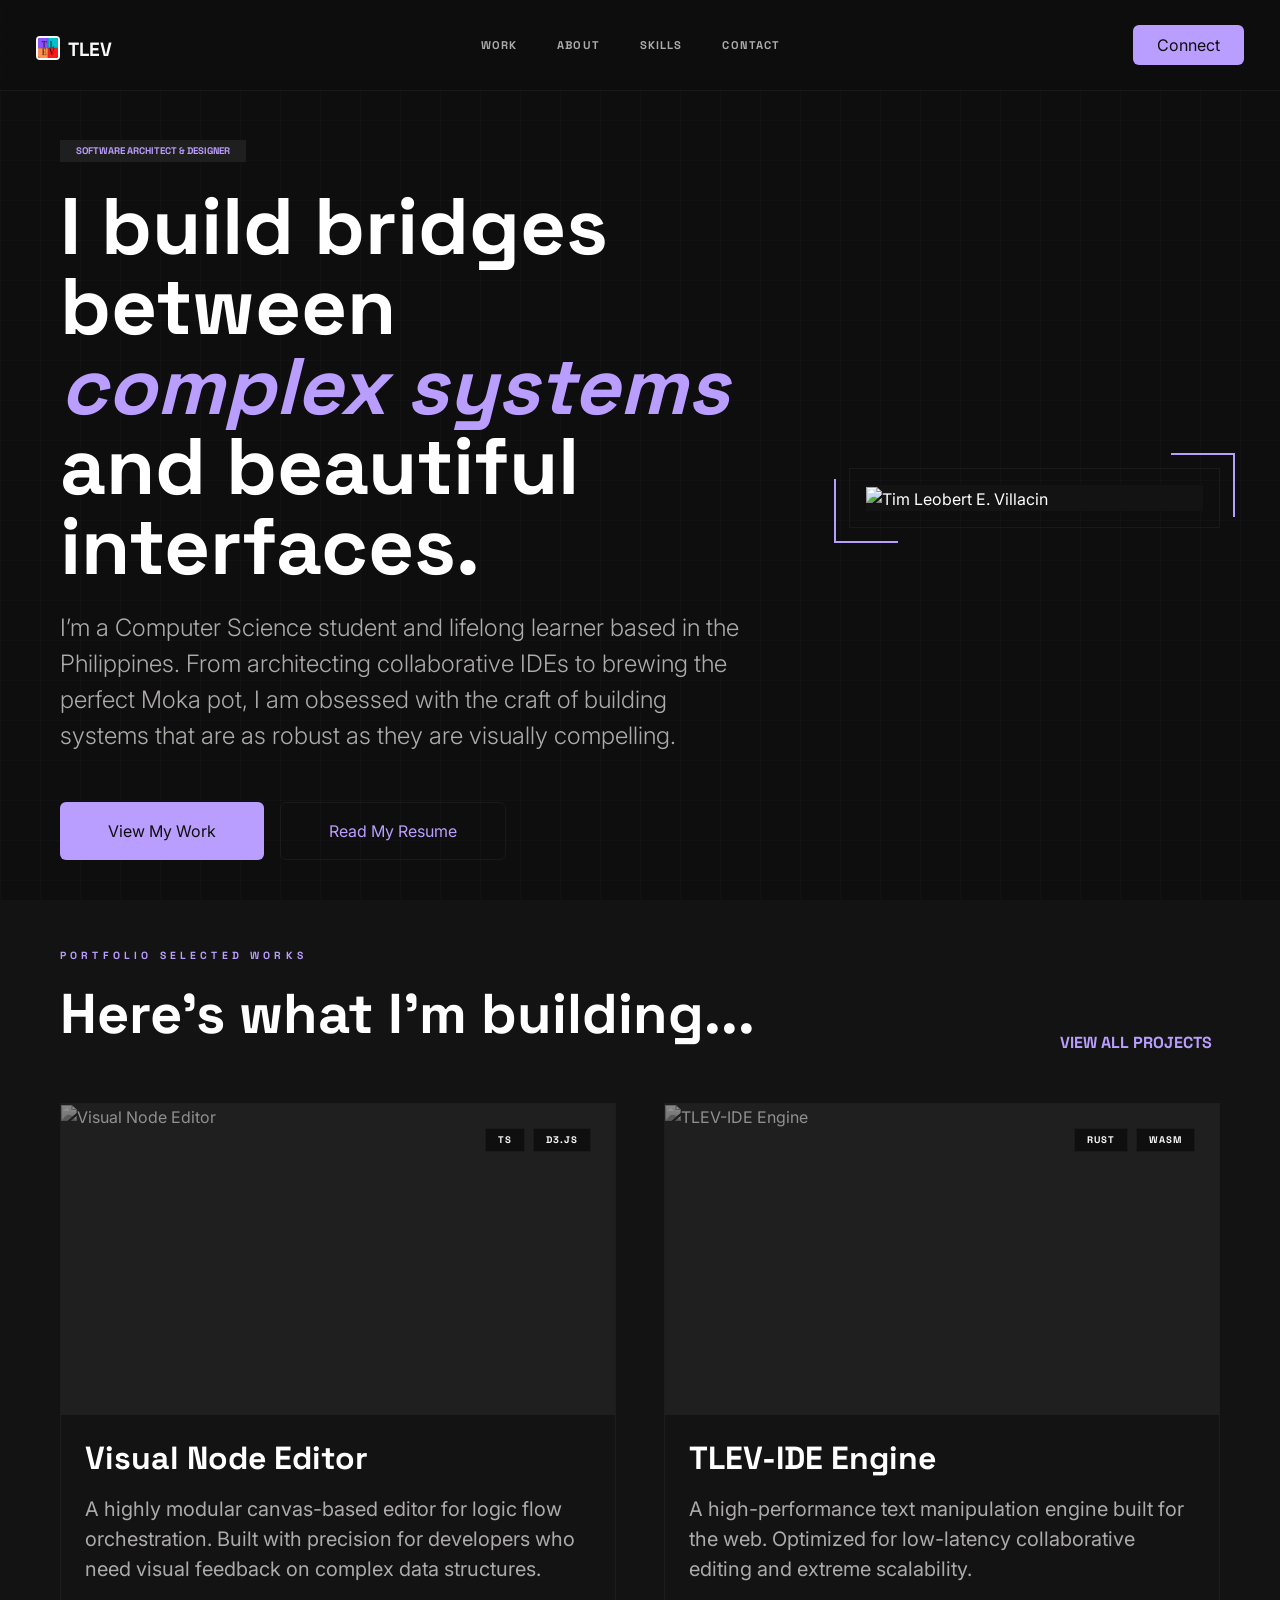
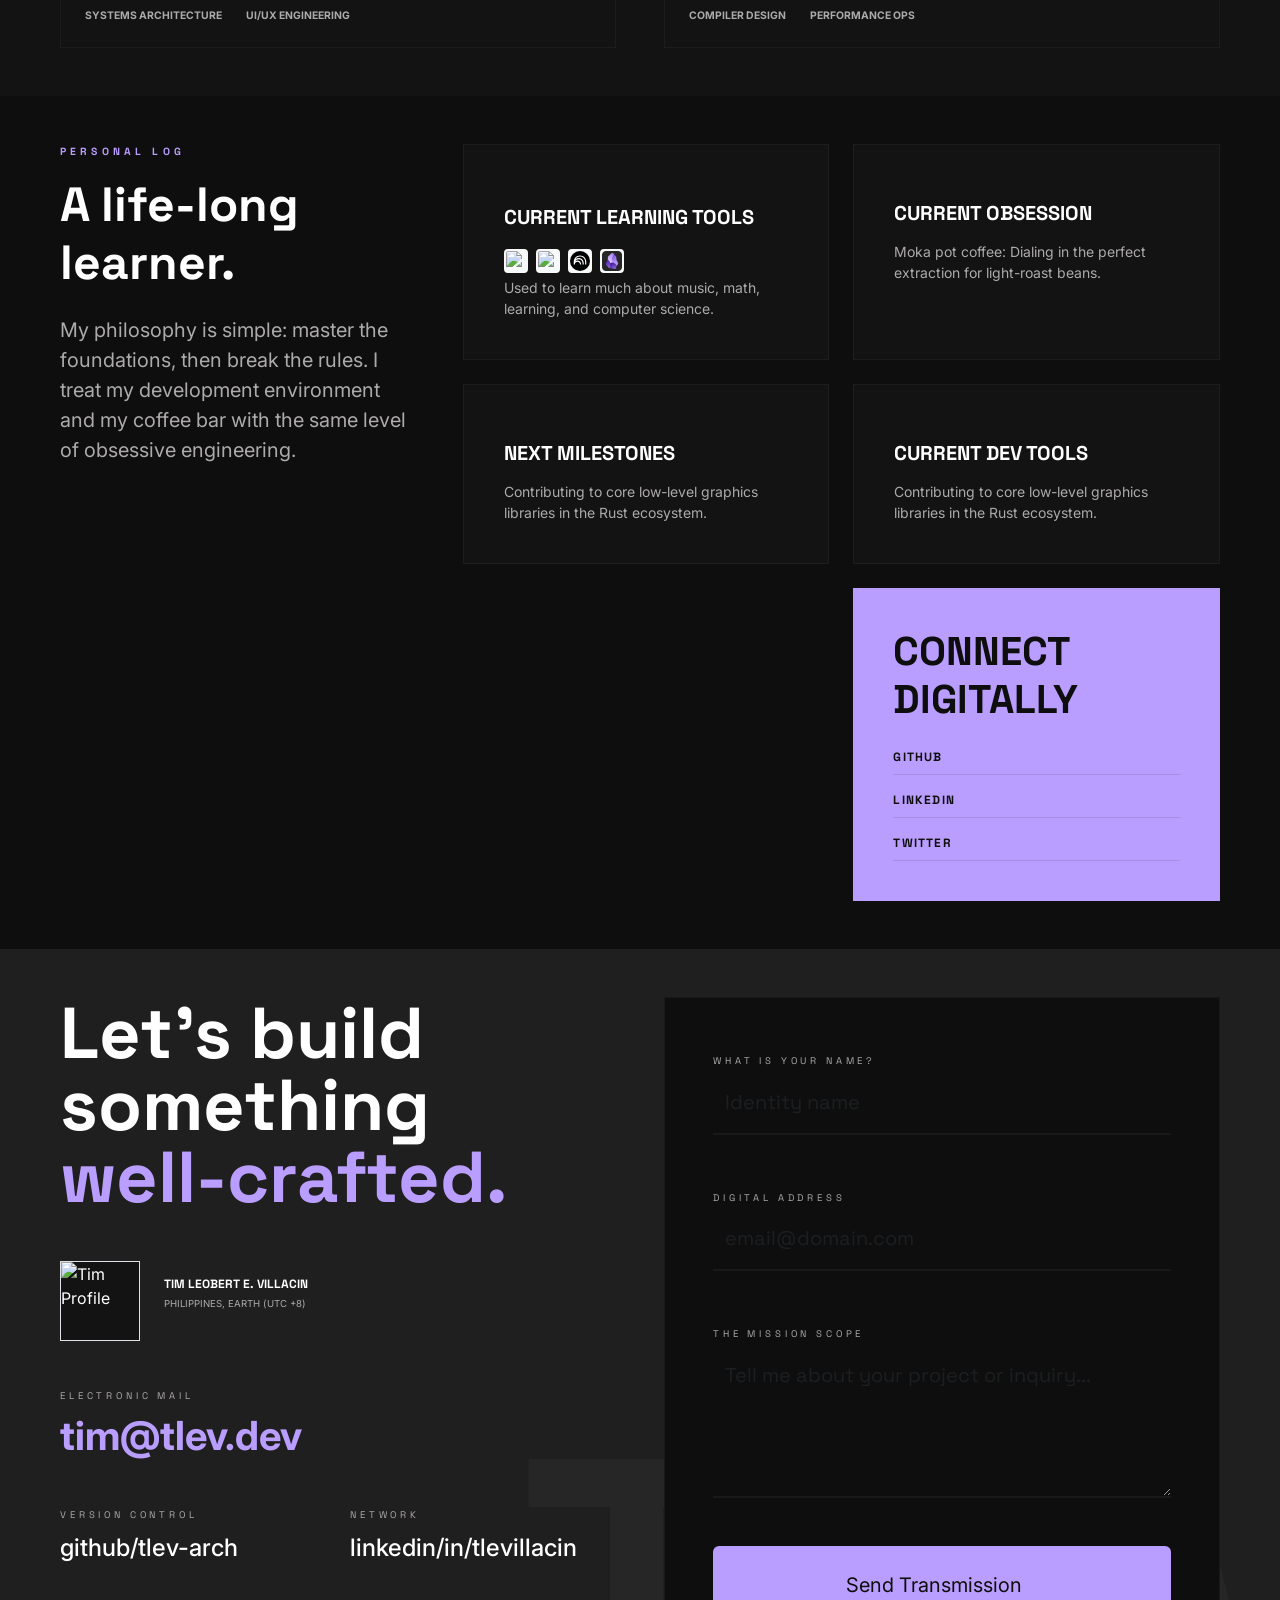
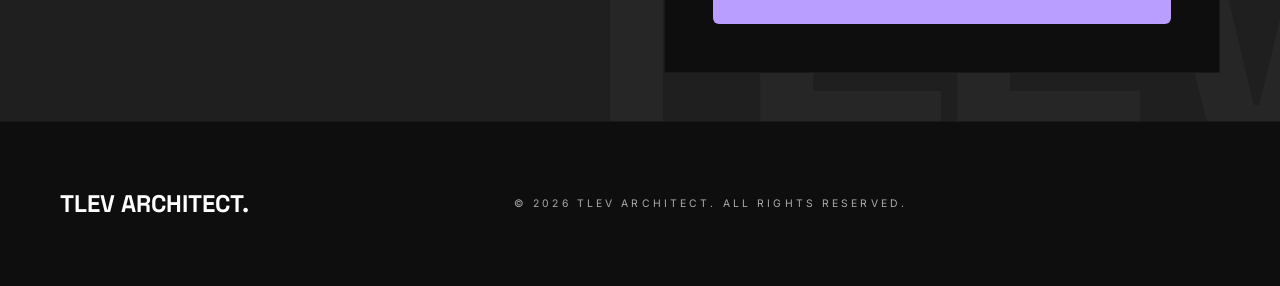
==== frontend/capstone1/index.html @ 6f3adc97 "Added capstone1" ====
<!doctype html>
<html lang="en">
    <head>
        <meta charset="UTF-8" />
        <meta name="viewport" content="width=device-width, initial-scale=1.0" />
        <title>TLEV | Architect of Systems & Interfaces</title>
        <!-- Bootstrap 5.3.3 CSS -->
        <link
            href="https://cdn.jsdelivr.net/npm/bootstrap@5.3.3/dist/css/bootstrap.min.css"
            rel="stylesheet"
        />
        <!-- Custom CSS -->
        <link rel="stylesheet" href="./index.css" />
        <!-- Lucide Icons (via CDN for vanilla) -->
        <script src="https://unpkg.com/lucide@latest"></script>
        <!-- Favicon -->
        <link rel="icon" href="./images/tlev-logo.png" type="image/x-icon" />
    </head>
    <body>
        <!-- Navbar -->
        <nav class="navbar navbar-expand-md navbar-brutal fixed-top px-4 py-3">
            <div class="container-fluid">
                <a
                    class="navbar-brand text-white font-display fw-bold tracking-tighter fs-2"
                    href="#"
                >
                    <div class="logo-container d-inline-block">
                        <img src="./images/tlev-logo.png" alt="Logo" />
                    </div>
                    <h1 class="text-light d-inline-block">TLEV</h1>
                </a>
                <button
                    class="navbar-toggler border-0"
                    type="button"
                    data-bs-toggle="collapse"
                    data-bs-target="#navbarNav"
                >
                    <span class="navbar-toggler-icon"></span>
                </button>
                <div
                    class="collapse navbar-collapse justify-content-center"
                    id="navbarNav"
                >
                    <ul class="navbar-nav gap-lg-4">
                        <li class="nav-item">
                            <a class="nav-link nav-link-brutal" href="#work"
                                >Work</a
                            >
                        </li>
                        <li class="nav-item">
                            <a class="nav-link nav-link-brutal" href="#about"
                                >About</a
                            >
                        </li>
                        <li class="nav-item">
                            <a class="nav-link nav-link-brutal" href="#skills"
                                >Skills</a
                            >
                        </li>
                        <li class="nav-item">
                            <a class="nav-link nav-link-brutal" href="#contact"
                                >Contact</a
                            >
                        </li>
                    </ul>
                </div>
                <button
                    class="btn btn-primary-brutal d-none d-md-block px-4 py-2 fs-6"
                >
                    Connect
                </button>
            </div>
        </nav>

        <main>
            <!-- Hero Section | #landing -->
            <section
                id="landing"
                class="min-vh-100 d-flex align-items-center position-relative overflow-hidden pt-5 px-4 px-md-5"
            >
                <div
                    class="position-absolute inset-0 grid-pattern opacity-50 w-100 h-100"
                ></div>
                <div class="container-fluid mt-5">
                    <div class="row align-items-center gy-5">
                        <div class="col-lg-8">
                            <span
                                class="text-small d-inline-block px-3 py-1 bg-surface-high text-primary font-display fw-bold tracking-widest text-uppercase mb-4"
                            >
                                Software Architect & Designer
                            </span>
                            <h1
                                class="display-1 fw-bold mb-4 tracking-tighter lh-1"
                            >
                                I build bridges between <br />
                                <span class="text-primary fst-italic"
                                    >complex systems</span
                                >
                                <br />
                                and beautiful interfaces.
                            </h1>
                            <p
                                class="text-on-surface-variant fs-4 fw-light mb-5 max-w-2xl lh-base"
                                style="max-width: 700px"
                            >
                                I’m a Computer Science student and lifelong
                                learner based in the Philippines. From
                                architecting collaborative IDEs to brewing the
                                perfect Moka pot, I am obsessed with the craft
                                of building systems that are as robust as they
                                are visually compelling.
                            </p>
                            <div class="d-flex flex-wrap gap-3">
                                <button
                                    class="btn btn-primary-brutal px-5 py-3 fs-6"
                                >
                                    View My Work
                                </button>
                                <button
                                    class="btn btn-outline-brutal px-5 py-3 fs-6"
                                >
                                    Read My Resume
                                </button>
                            </div>
                        </div>
                        <div class="col-lg-4 d-flex justify-content-center">
                            <div
                                class="portrait-container w-100"
                                style="max-width: 400px"
                            >
                                <div class="portrait-corner-tr"></div>
                                <div class="portrait-corner-bl"></div>
                                <div class="bg-surface-low overflow-hidden">
                                    <img
                                        src="https://lh3.googleusercontent.com/aida-public/[base64]"
                                        alt="Tim Leobert E. Villacin"
                                        class="img-fluid w-100 grayscale brightness-90 contrast-125 transition-all duration-700 hover-color"
                                        referrerpolicy="no-referrer"
                                    />
                                </div>
                            </div>
                        </div>
                    </div>
                </div>
            </section>

            <!-- Projects Section -->
            <section id="projects" class="py-5 px-4 px-md-5 bg-surface-low">
                <div class="container-fluid">
                    <div
                        class="d-flex flex-column flex-md-row justify-content-between align-items-end mb-5 gap-4"
                    >
                        <div>
                            <span
                                class="font-display text-primary fw-bold tracking-widest text-uppercase d-block mb-3"
                                style="
                                    font-size: 0.65rem;
                                    letter-spacing: 0.4em;
                                "
                            >
                                Portfolio Selected Works
                            </span>
                            <h2 class="display-4 fw-bold tracking-tighter">
                                Here’s what I’m building...
                            </h2>
                        </div>
                        <a
                            href="#"
                            class="text-decoration-none text-primary font-display fw-bold text-uppercase tracking-widest fs-6 d-flex align-items-center gap-2 group"
                        >
                            View all projects
                            <i
                                data-lucide="arrow-right"
                                class="w-4 h-4 transition-transform"
                            ></i>
                        </a>
                    </div>

                    <div class="row g-5">
                        <!-- Project 1 -->
                        <div class="col-md-6">
                            <div class="project-card p-0">
                                <div
                                    class="project-img-container position-relative"
                                >
                                    <img
                                        src="https://lh3.googleusercontent.com/aida-public/[base64]"
                                        alt="Visual Node Editor"
                                        class="project-img"
                                        referrerpolicy="no-referrer"
                                    />
                                    <div
                                        class="position-absolute top-0 end-0 p-4 d-flex gap-2"
                                    >
                                        <span class="tag">TS</span>
                                        <span class="tag">D3.js</span>
                                    </div>
                                </div>
                                <div class="p-4">
                                    <h3
                                        class="fs-2 mb-3 d-flex justify-content-between align-items-center"
                                    >
                                        Visual Node Editor
                                        <i
                                            data-lucide="external-link"
                                            class="text-primary opacity-0 transition-opacity"
                                        ></i>
                                    </h3>
                                    <p
                                        class="text-on-surface-variant fs-5 mb-4"
                                    >
                                        A highly modular canvas-based editor for
                                        logic flow orchestration. Built with
                                        precision for developers who need visual
                                        feedback on complex data structures.
                                    </p>
                                    <div
                                        class="d-flex gap-4 text-uppercase fw-bold text-on-surface-variant tracking-widest"
                                        style="font-size: 0.65rem"
                                    >
                                        <span>Systems Architecture</span>
                                        <span>UI/UX Engineering</span>
                                    </div>
                                </div>
                            </div>
                        </div>
                        <!-- Project 2 -->
                        <div class="col-md-6">
                            <div class="project-card p-0">
                                <div
                                    class="project-img-container position-relative"
                                >
                                    <img
                                        src="https://lh3.googleusercontent.com/aida-public/[base64]"
                                        alt="TLEV-IDE Engine"
                                        class="project-img"
                                        referrerpolicy="no-referrer"
                                    />
                                    <div
                                        class="position-absolute top-0 end-0 p-4 d-flex gap-2"
                                    >
                                        <span class="tag">Rust</span>
                                        <span class="tag">Wasm</span>
                                    </div>
                                </div>
                                <div class="p-4">
                                    <h3
                                        class="fs-2 mb-3 d-flex justify-content-between align-items-center"
                                    >
                                        TLEV-IDE Engine
                                        <i
                                            data-lucide="external-link"
                                            class="text-primary opacity-0 transition-opacity"
                                        ></i>
                                    </h3>
                                    <p
                                        class="text-on-surface-variant fs-5 mb-4"
                                    >
                                        A high-performance text manipulation
                                        engine built for the web. Optimized for
                                        low-latency collaborative editing and
                                        extreme scalability.
                                    </p>
                                    <div
                                        class="d-flex gap-4 text-uppercase fw-bold text-on-surface-variant tracking-widest"
                                        style="font-size: 0.65rem"
                                    >
                                        <span>Compiler Design</span>
                                        <span>Performance Ops</span>
                                    </div>
                                </div>
                            </div>
                        </div>
                    </div>
                </div>
            </section>

            <!-- About Section | #tools -->
            <section id="tools" class="py-5 px-4 px-md-5">
                <div class="container-fluid">
                    <div class="row g-5">
                        <div class="col-lg-4">
                            <span
                                class="font-display text-primary fw-bold tracking-widest text-uppercase d-block mb-3"
                                style="
                                    font-size: 0.65rem;
                                    letter-spacing: 0.4em;
                                "
                            >
                                Personal Log
                            </span>
                            <h2 class="display-5 fw-bold mb-4 tracking-tighter">
                                A life-long learner.
                            </h2>
                            <p class="text-on-surface-variant fs-5 mb-5">
                                My philosophy is simple: master the foundations,
                                then break the rules. I treat my development
                                environment and my coffee bar with the same
                                level of obsessive engineering.
                            </p>
                            <div class="d-flex gap-4">
                                <i
                                    data-lucide="terminal"
                                    class="text-primary cursor-pointer"
                                ></i>
                                <i
                                    data-lucide="coffee"
                                    class="text-primary cursor-pointer"
                                ></i>
                                <i
                                    data-lucide="layout"
                                    class="text-primary cursor-pointer"
                                ></i>
                            </div>
                        </div>
                        <div class="col-lg-8">
                            <div class="row g-4 justify-content-end">
                                <div class="col-md-6">
                                    <div
                                        class="about-card h-100 d-flex flex-column justify-content-between gap-1"
                                    >
                                        <div class="icon-container">
                                            <i data-lucide="book-open"></i>
                                        </div>
                                        <h4
                                            class="text-uppercase tracking-widest fs-5"
                                        >
                                            Current Learning Tools
                                        </h4>
                                        <span class="logo-container">
                                            <img
                                                src="https://upload.wikimedia.org/wikipedia/commons/thumb/a/aa/Calibre_logo_SVG_version.svg/250px-Calibre_logo_SVG_version.svg.png"
                                                alt="calibre logo"
                                                title="Calibre E-Book Management Software"
                                            />
                                            <img
                                                src="https://cdn.brandfetch.io/idmp1jw9T-/w/400/h/400/theme/dark/icon.jpeg?c=1dxbfHSJFAPEGdCLU4o5B"
                                                alt="affine logo"
                                                title="AFFiNE Knowledge Management Software"
                                            />
                                            <img
                                                src="./images/notebooklm-logo.svg"
                                                alt="notebooklm logo"
                                                title="NotebookLM AI Notebook"
                                            />
                                            <img
                                                src="./images/obsidian-logo.png"
                                                alt="obsidian logo"
                                                title="Obsidian Bi-Directional Markdown Notes"
                                            />
                                        </span>
                                        <p
                                            class="text-on-surface-variant small mb-0"
                                        >
                                            Used to learn much about music,
                                            math, learning, and computer
                                            science.
                                        </p>
                                    </div>
                                </div>
                                <div class="col-md-6">
                                    <div class="about-card h-100">
                                        <div class="icon-container">
                                            <i data-lucide="coffee"></i>
                                        </div>
                                        <h4
                                            class="text-uppercase tracking-widest fs-5 mb-3"
                                        >
                                            Current Obsession
                                        </h4>
                                        <p
                                            class="text-on-surface-variant small mb-0"
                                        >
                                            Moka pot coffee: Dialing in the
                                            perfect extraction for light-roast
                                            beans.
                                        </p>
                                    </div>
                                </div>
                                <div class="col-md-6">
                                    <div class="about-card h-100">
                                        <div class="icon-container">
                                            <i data-lucide="rocket"></i>
                                        </div>
                                        <h4
                                            class="text-uppercase tracking-widest fs-5 mb-3"
                                        >
                                            Next Milestones
                                        </h4>
                                        <p
                                            class="text-on-surface-variant small mb-0"
                                        >
                                            Contributing to core low-level
                                            graphics libraries in the Rust
                                            ecosystem.
                                        </p>
                                    </div>
                                </div>
                                <div class="col-md-6">
                                    <div class="about-card h-100">
                                        <div class="icon-container">
                                            <i data-lucide="wrench"></i>
                                        </div>
                                        <h4
                                            class="text-uppercase tracking-widest fs-5 mb-3"
                                        >
                                            Current Dev Tools
                                        </h4>
                                        <p
                                            class="text-on-surface-variant small mb-0"
                                        >
                                            Contributing to core low-level
                                            graphics libraries in the Rust
                                            ecosystem.
                                        </p>
                                    </div>
                                </div>
                                <div class="col-md-6">
                                    <div class="connect-card">
                                        <h4
                                            class="display-6 fw-bold text-uppercase tracking-widest mb-4"
                                        >
                                            Connect <br />
                                            Digitally
                                        </h4>
                                        <div class="d-flex flex-column gap-3">
                                            <a href="#" class="connect-link"
                                                >Github
                                                <i
                                                    data-lucide="arrow-up-right"
                                                    class="w-4 h-4"
                                                ></i
                                            ></a>
                                            <a href="#" class="connect-link"
                                                >LinkedIn
                                                <i
                                                    data-lucide="arrow-up-right"
                                                    class="w-4 h-4"
                                                ></i
                                            ></a>
                                            <a href="#" class="connect-link"
                                                >Twitter
                                                <i
                                                    data-lucide="arrow-up-right"
                                                    class="w-4 h-4"
                                                ></i
                                            ></a>
                                        </div>
                                    </div>
                                </div>
                            </div>
                        </div>
                    </div>
                </div>
            </section>

            <!-- Contact Section -->
            <section
                id="contact"
                class="py-5 px-4 px-md-5 bg-surface-high position-relative overflow-hidden"
            >
                <div class="bg-text-tlev">TLEV</div>
                <div class="container-fluid position-relative z-1">
                    <div class="row g-5">
                        <div class="col-lg-6">
                            <h2
                                class="display-2 fw-bold mb-5 tracking-tighter lh-1"
                            >
                                Let’s build something <br />
                                <span class="text-primary">well-crafted.</span>
                            </h2>

                            <div class="d-flex align-items-center gap-4 mb-5">
                                <div
                                    class="bg-surface-low border border-outline-variant overflow-hidden"
                                    style="width: 80px; height: 80px"
                                >
                                    <img
                                        src="https://lh3.googleusercontent.com/aida-public/[base64]"
                                        alt="Tim Profile"
                                        class="img-fluid w-100 grayscale"
                                        referrerpolicy="no-referrer"
                                    />
                                </div>
                                <div>
                                    <p
                                        class="font-display fw-bold text-uppercase tracking-widest mb-1"
                                        style="font-size: 0.75rem"
                                    >
                                        Tim Leobert E. Villacin
                                    </p>
                                    <p
                                        class="text-on-surface-variant text-uppercase tracking-widest"
                                        style="font-size: 0.6rem"
                                    >
                                        Philippines, Earth (UTC +8)
                                    </p>
                                </div>
                            </div>

                            <div class="row gy-5">
                                <div class="col-12">
                                    <p class="form-label-brutal mb-2">
                                        Electronic Mail
                                    </p>
                                    <p
                                        class="display-6 fw-bold text-primary mb-0"
                                    >
                                        tim@tlev.dev
                                    </p>
                                </div>
                                <div class="col-sm-6">
                                    <p class="form-label-brutal mb-2">
                                        Version Control
                                    </p>
                                    <p class="fs-4 fw-medium mb-0">
                                        github/tlev-arch
                                    </p>
                                </div>
                                <div class="col-sm-6">
                                    <p class="form-label-brutal mb-2">
                                        Network
                                    </p>
                                    <p class="fs-4 fw-medium mb-0">
                                        linkedin/in/tlevillacin
                                    </p>
                                </div>
                            </div>
                        </div>
                        <div class="col-lg-6">
                            <div class="contact-form-container">
                                <form action="#" onsubmit="return false;">
                                    <div class="mb-5">
                                        <label class="form-label-brutal"
                                            >What is your name?</label
                                        >
                                        <input
                                            type="text"
                                            class="form-control form-control-brutal"
                                            placeholder="Identity name"
                                        />
                                    </div>
                                    <div class="mb-5">
                                        <label class="form-label-brutal"
                                            >Digital Address</label
                                        >
                                        <input
                                            type="email"
                                            class="form-control form-control-brutal"
                                            placeholder="email@domain.com"
                                        />
                                    </div>
                                    <div class="mb-5">
                                        <label class="form-label-brutal"
                                            >The Mission Scope</label
                                        >
                                        <textarea
                                            class="form-control form-control-brutal"
                                            rows="4"
                                            placeholder="Tell me about your project or inquiry..."
                                        ></textarea>
                                    </div>
                                    <button
                                        type="submit"
                                        class="btn btn-primary-brutal w-100 py-4 fs-5 d-flex align-items-center justify-content-center gap-3"
                                    >
                                        Send Transmission
                                        <i
                                            data-lucide="send"
                                            class="w-5 h-5"
                                        ></i>
                                    </button>
                                </form>
                            </div>
                        </div>
                    </div>
                </div>
            </section>
        </main>

        <!-- Footer -->
        <footer class="footer-brutal px-4 px-md-5">
            <div class="container-fluid">
                <div
                    class="d-flex flex-column flex-md-row justify-content-between align-items-center gap-4"
                >
                    <div class="fs-4 fw-bold font-display tracking-tighter">
                        TLEV ARCHITECT.
                    </div>
                    <div
                        class="text-on-surface-variant text-uppercase tracking-widest text-center"
                        style="font-size: 0.65rem; letter-spacing: 0.3em"
                    >
                        © 2026 TLEV ARCHITECT. ALL RIGHTS RESERVED.
                    </div>
                    <div class="d-flex gap-4">
                        <a
                            href="#"
                            class="text-on-surface-variant text-decoration-none hover-primary"
                            ><i data-lucide="github" class="w-5 h-5"></i
                        ></a>
                        <a
                            href="#"
                            class="text-on-surface-variant text-decoration-none hover-primary"
                            ><i data-lucide="linkedin" class="w-5 h-5"></i
                        ></a>
                        <a
                            href="#"
                            class="text-on-surface-variant text-decoration-none hover-primary"
                            ><i data-lucide="twitter" class="w-5 h-5"></i
                        ></a>
                    </div>
                </div>
            </div>
        </footer>

        <!-- Bootstrap Bundle with Popper -->
        <script src="https://cdn.jsdelivr.net/npm/bootstrap@5.3.3/dist/js/bootstrap.bundle.min.js"></script>
        <!-- Initialize Lucide Icons -->
        <script>
            lucide.createIcons();
        </script>
    </body>
</html>
---- frontend/capstone1/index.css ----
@import url("https://fonts.googleapis.com/css2?family=Inter:wght@300;400;500;600&family=Space+Grotesk:wght@300;400;500;600;700&display=swap");

:root {
    --background: #0e0e0e;
    --primary: #ba9eff;
    --primary-dim: #8455ef;
    --surface-low: #131313;
    --surface-high: #201f1f;
    --on-surface: #ffffff;
    --on-surface-variant: #adaaaa;
    --outline-variant: rgba(73, 72, 71, 0.2);
    --font-sans: "Inter", sans-serif;
    --font-display: "Space Grotesk", sans-serif;
}

body {
    background-color: var(--background);
    color: var(--on-surface);
    font-family: var(--font-sans);
    margin: 0;
    overflow-x: hidden;
}

h1,
h2,
h3,
h4,
h5,
h6,
.font-display {
    font-family: var(--font-display);
    font-weight: 700;
}

.text-primary {
    color: var(--primary) !important;
}
.bg-primary {
    background-color: var(--primary) !important;
}
.bg-surface-low {
    background-color: var(--surface-low) !important;
}
.bg-surface-high {
    background-color: var(--surface-high) !important;
}
.text-on-surface-variant {
    color: var(--on-surface-variant) !important;
}

.grid-pattern {
    background-size: 40px 40px;
    background-image:
        linear-gradient(
            to right,
            rgba(186, 158, 255, 0.05) 1px,
            transparent 1px
        ),
        linear-gradient(
            to bottom,
            rgba(186, 158, 255, 0.05) 1px,
            transparent 1px
        );
}

.btn-brutal {
    border-radius: 0;
    font-family: var(--font-display);
    font-weight: 700;
    text-transform: uppercase;
    letter-spacing: 0.1em;
    padding: 1rem 2rem;
    transition: all 0.3s ease;
}

.btn-primary-brutal {
    background-color: var(--primary);
    color: var(--background);
    border: none;
}

.btn-primary-brutal:hover {
    background-color: var(--primary-dim);
    color: var(--background);
}

.btn-outline-brutal {
    background-color: transparent;
    color: var(--primary);
    border: 1px solid var(--outline-variant);
}

.btn-outline-brutal:hover {
    background-color: var(--surface-high);
    color: var(--primary);
}

.navbar-brutal {
    background-color: rgba(14, 14, 14, 0.8);
    backdrop-filter: blur(20px);
    border-bottom: 1px solid var(--outline-variant);
}

.nav-link-brutal {
    font-family: var(--font-display);
    font-weight: 700;
    text-transform: uppercase;
    letter-spacing: 0.1em;
    font-size: 0.7rem;
    color: var(--on-surface-variant) !important;
    transition: color 0.3s ease;
}

.nav-link-brutal:hover {
    color: var(--primary) !important;
}

.project-card {
    background-color: var(--surface-low);
    border: 1px solid var(--outline-variant);
    transition: all 0.3s ease;
    cursor: pointer;
}

.project-card:hover {
    border-color: rgba(186, 158, 255, 0.5);
}

.project-img-container {
    aspect-ratio: 16/9;
    overflow: hidden;
    background-color: var(--surface-high);
}

.project-img {
    width: 100%;
    height: 100%;
    object-fit: cover;
    filter: grayscale(100%);
    opacity: 0.5;
    transition: all 0.7s ease;
}

.project-card:hover .project-img {
    filter: grayscale(0%);
    opacity: 1;
    transform: scale(1.05);
}

.tag {
    padding: 0.25rem 0.75rem;
    background-color: rgba(14, 14, 14, 0.9);
    backdrop-filter: blur(10px);
    font-size: 0.6rem;
    font-family: var(--font-display);
    font-weight: 700;
    text-transform: uppercase;
    letter-spacing: 0.1em;
    border: 1px solid var(--outline-variant);
}

.about-card {
    padding: 2.5rem;
    background-color: var(--surface-low);
    border: 1px solid var(--outline-variant);
    transition: all 0.3s ease;

    & > h4 {
        margin-block: 1rem;
    }
}

.about-card:hover {
    border-color: rgba(186, 158, 255, 0.5);
}

.about-card:hover .icon-container {
    transform: scale(1.1);
}

.icon-container {
    color: var(--primary);
    transition: transform 0.3s ease;

    & > i {
        width: 32px;
        height: 32px;
    }
}

.logo-container {
    display: inline-flex;
    align-items: center;
    justify-content: start;
    gap: 0.5rem;

    & img {
        width: 24px;
        height: 24px;
        background-color: var(--bs-light, #f8f9fa);
        border: 2px solid var(--bs-light, #f8f9fa);
        border-radius: var(--bs-border-radius-sm, 0.25rem);
    }
}

.connect-card {
    background-color: var(--primary);
    color: var(--background);
    padding: 2.5rem;
    height: 100%;
    display: flex;
    flex-direction: column;
    justify-content: space-between;
}

.connect-link {
    display: flex;
    justify-content: space-between;
    align-items: center;
    color: var(--background);
    text-decoration: none;
    font-family: var(--font-display);
    font-weight: 700;
    text-transform: uppercase;
    font-size: 0.75rem;
    letter-spacing: 0.1em;
    border-bottom: 1px solid rgba(0, 0, 0, 0.1);
    padding-bottom: 0.5rem;
    transition: border-color 0.3s ease;
}

.connect-link:hover {
    border-color: var(--background);
    color: var(--background);
}

.contact-form-container {
    background-color: var(--background);
    padding: 3rem;
    border: 1px solid var(--outline-variant);
}

.form-control-brutal {
    background-color: transparent;
    border: none;
    border-bottom: 2px solid var(--outline-variant);
    border-radius: 0;
    color: var(--on-surface);
    font-family: var(--font-display);
    font-size: 1.25rem;
    padding-bottom: 1rem;
    transition: border-color 0.3s ease;
}

.form-control-brutal:focus {
    background-color: transparent;
    box-shadow: none;
    border-color: var(--primary);
    color: var(--on-surface);
}

.form-label-brutal {
    font-family: var(--font-display);
    font-size: 0.6rem;
    text-transform: uppercase;
    letter-spacing: 0.4em;
    color: var(--on-surface-variant);
    margin-bottom: 0.75rem;
}

.footer-brutal {
    border-top: 1px solid var(--outline-variant);
    padding: 4rem 0;
}

/* Custom scrollbar */
::-webkit-scrollbar {
    width: 8px;
}
::-webkit-scrollbar-track {
    background: var(--background);
}
::-webkit-scrollbar-thumb {
    background: var(--surface-high);
    border: 2px solid var(--background);
}
::-webkit-scrollbar-thumb:hover {
    background: var(--primary);
}

.portrait-container {
    position: relative;
    border: 1px solid var(--outline-variant);
    padding: 1rem;
}

.portrait-corner-tr {
    position: absolute;
    top: -1rem;
    right: -1rem;
    width: 4rem;
    height: 4rem;
    border-top: 2px solid var(--primary);
    border-right: 2px solid var(--primary);
}

.portrait-corner-bl {
    position: absolute;
    bottom: -1rem;
    left: -1rem;
    width: 4rem;
    height: 4rem;
    border-bottom: 2px solid var(--primary);
    border-left: 2px solid var(--primary);
}

.bg-text-tlev {
    position: absolute;
    bottom: -5rem;
    right: -5rem;
    font-size: 25rem;
    font-family: var(--font-display);
    font-weight: 700;
    line-height: 1;
    letter-spacing: -0.05em;
    opacity: 0.03;
    pointer-events: none;
    user-select: none;
}

#landing > div:first-child {
    top: 0;
    left: 0;
    z-index: -1;
}

.text-small {
    font-size: 0.6rem;
}

h1 {
    font-size: 1.2rem;
}
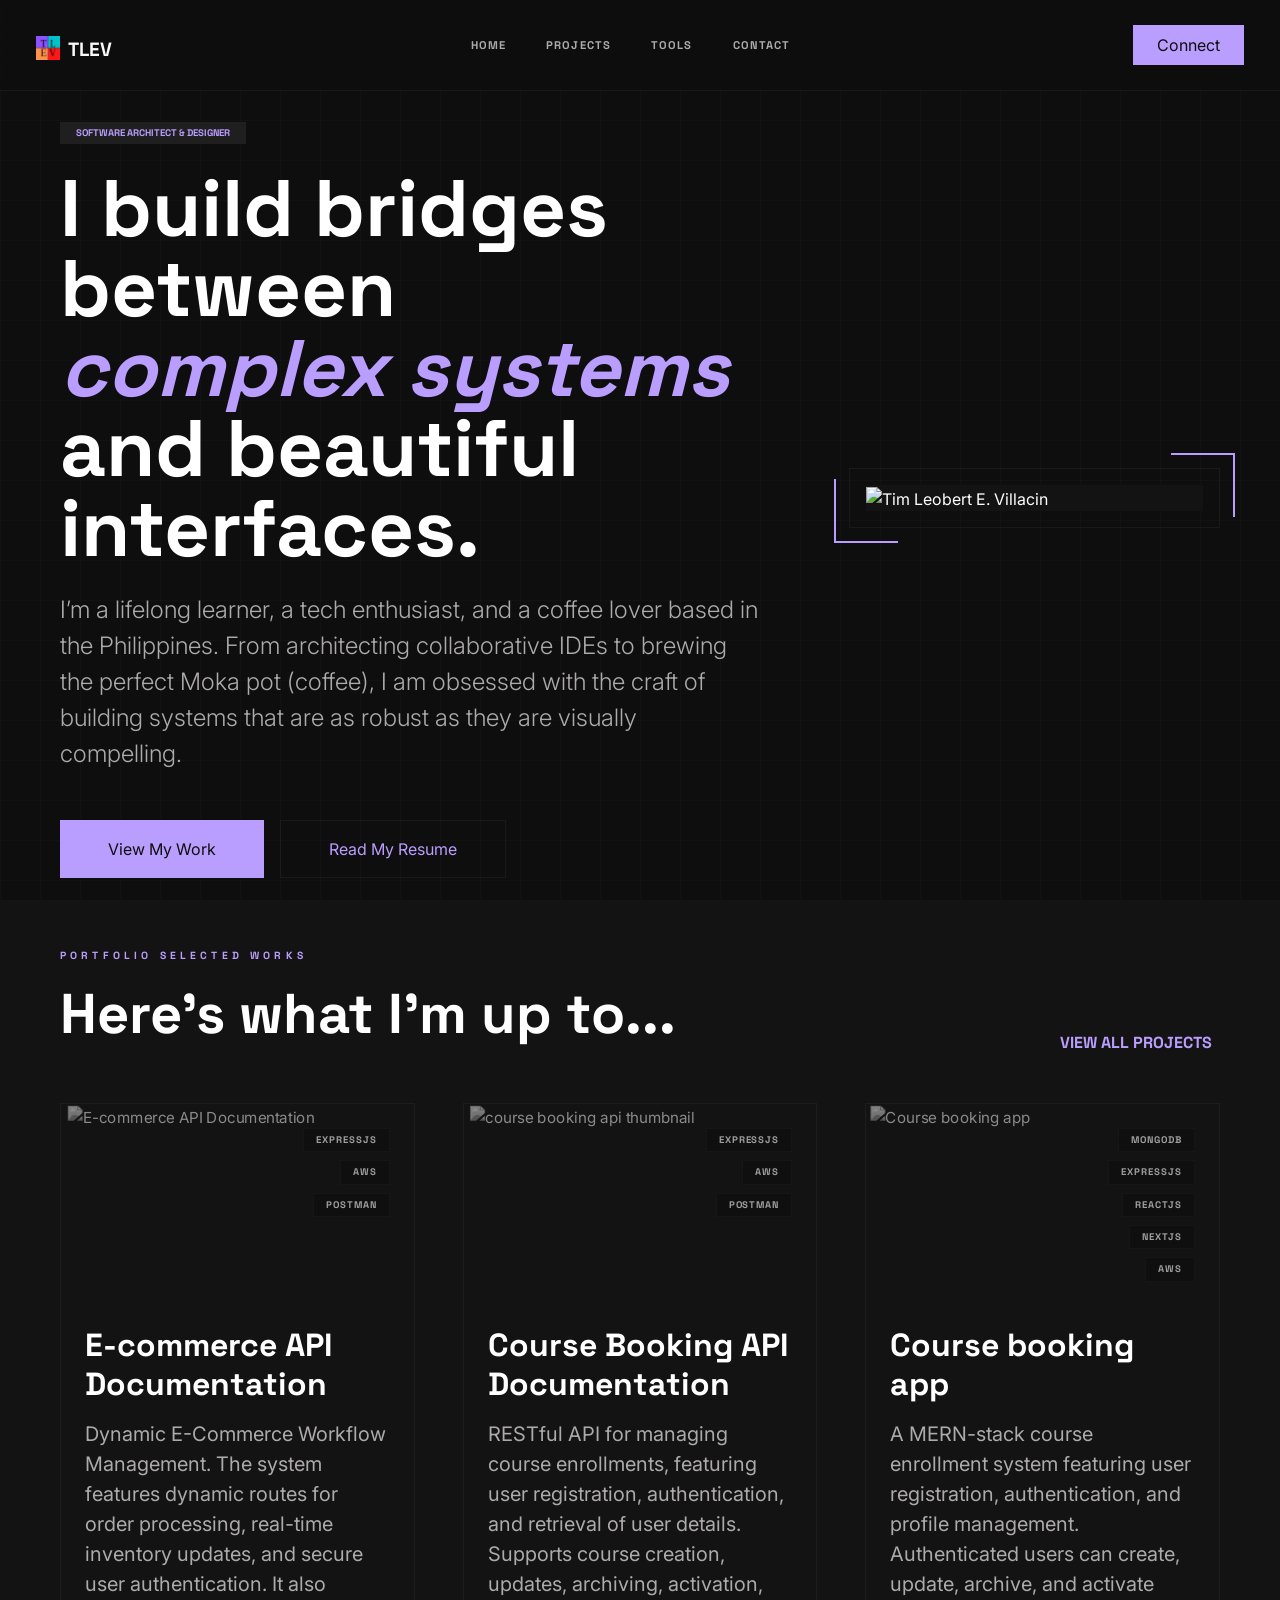
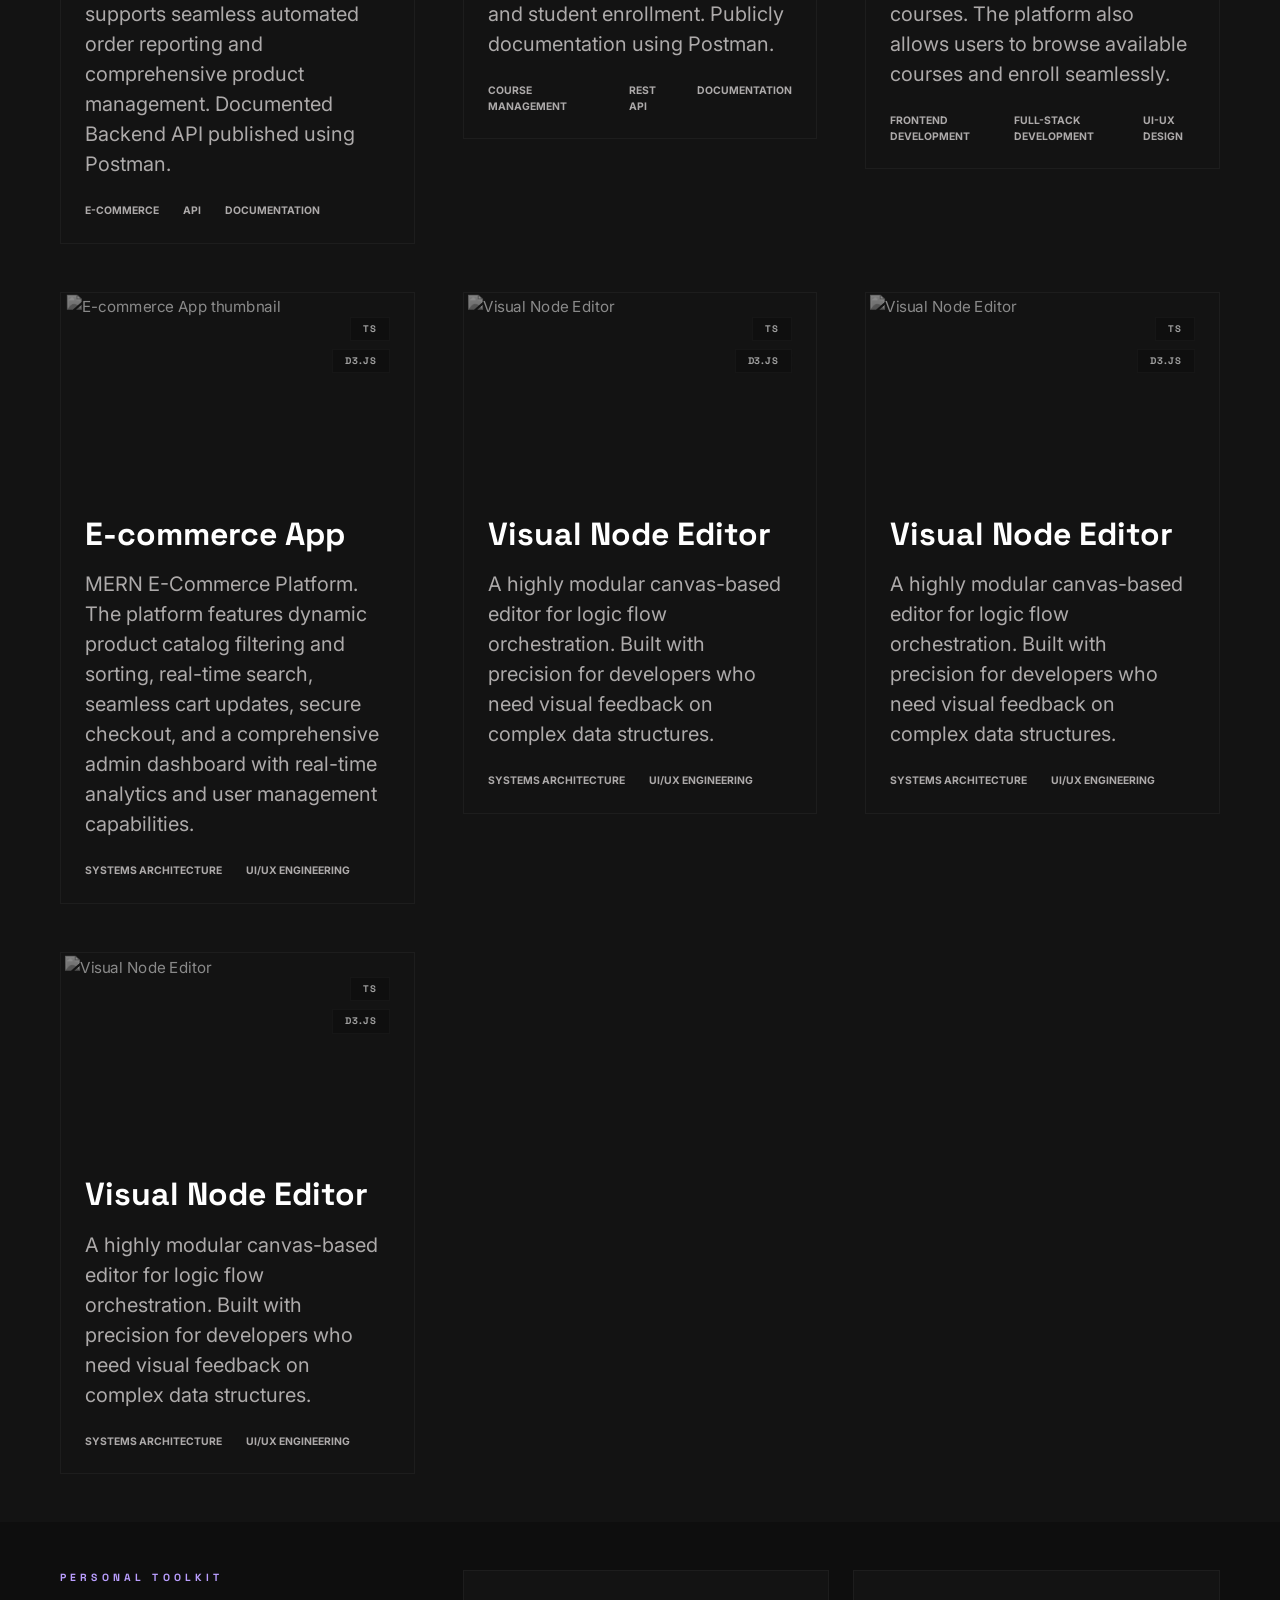
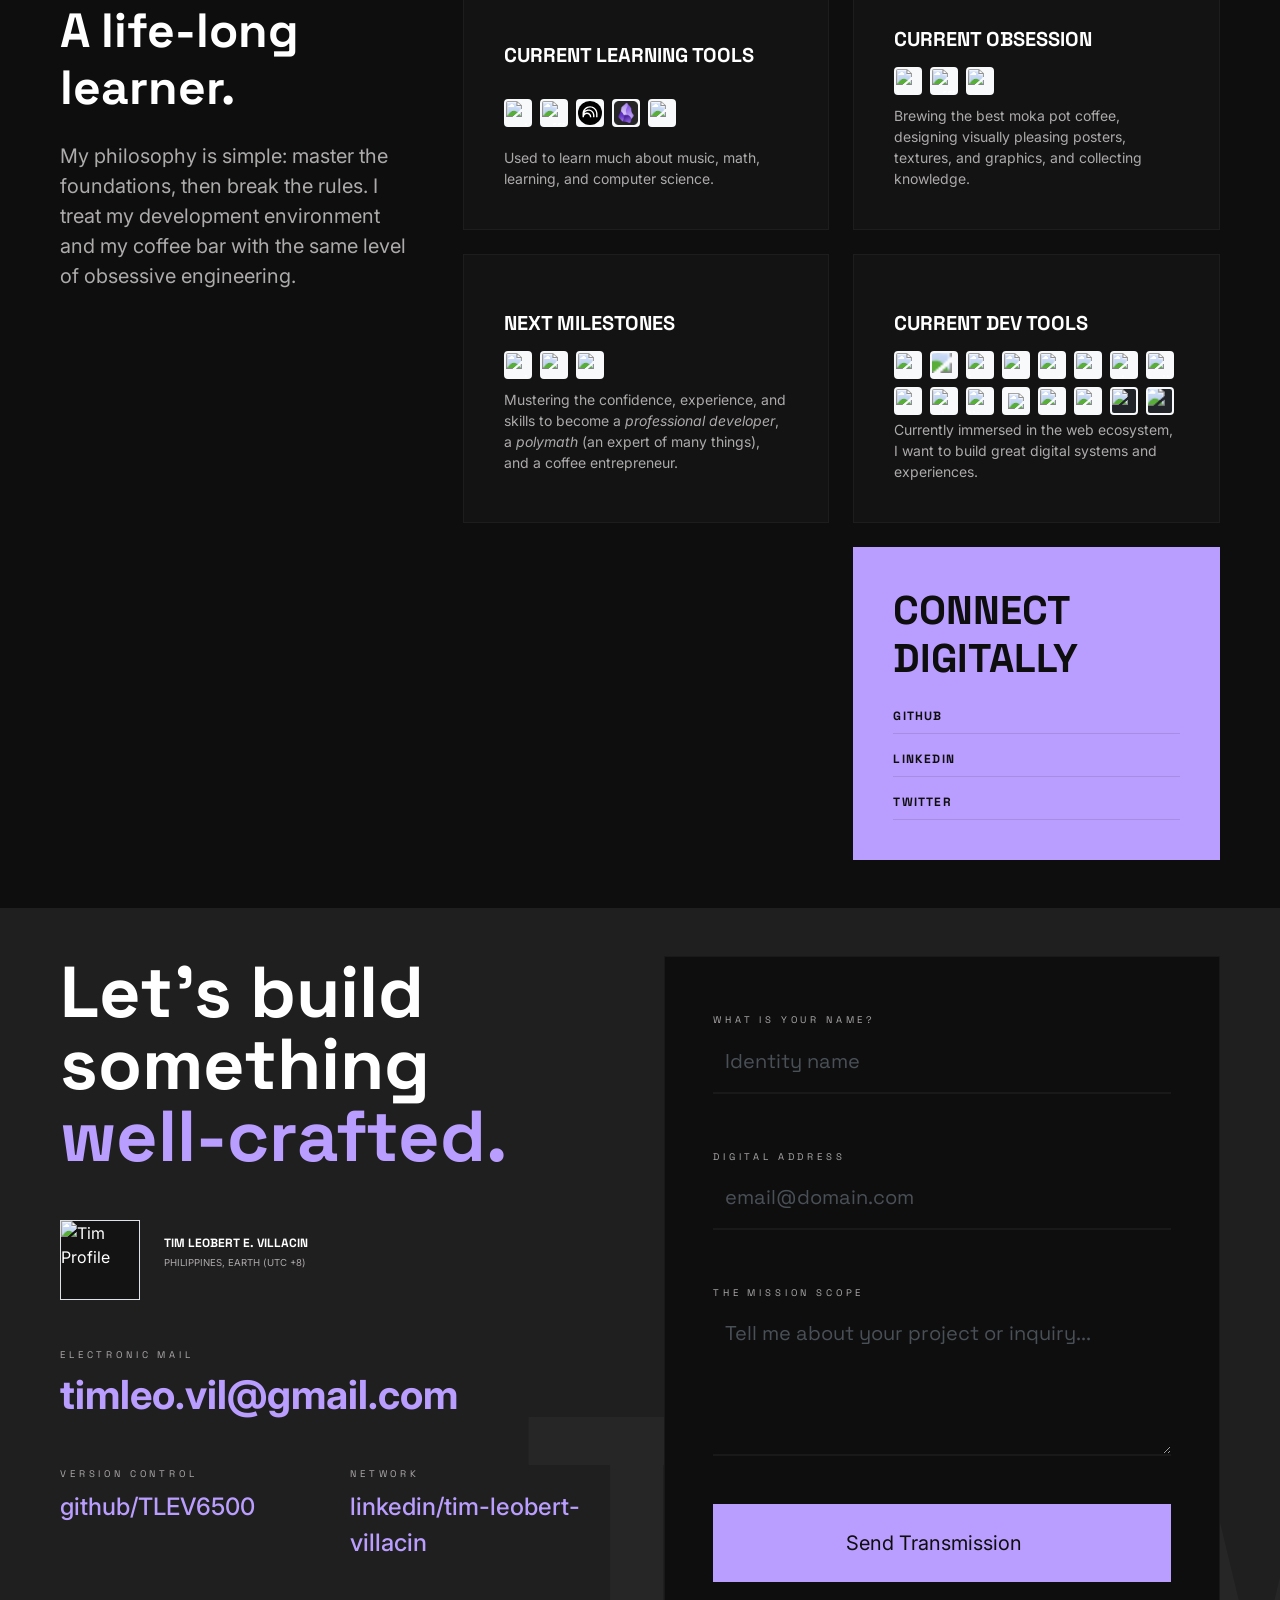
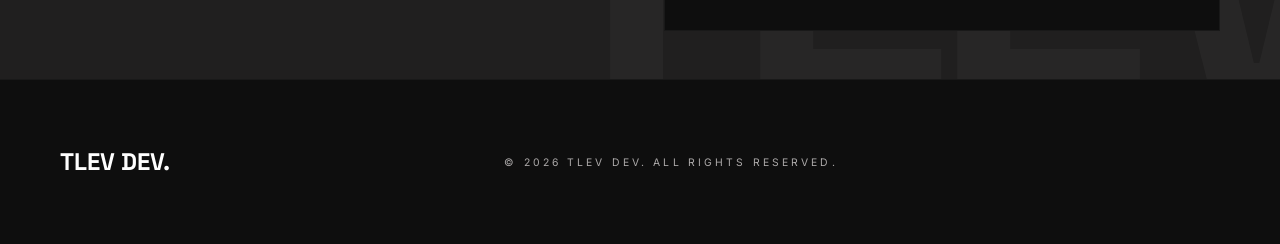
==== commit 897eb83d: "Updated projects section and styling" ====
--- a/frontend/capstone1/index.html
+++ b/frontend/capstone1/index.html
@@ -24,7 +24,7 @@
                     class="navbar-brand text-white font-display fw-bold tracking-tighter fs-2"
                     href="#"
                 >
-                    <div class="logo-container d-inline-block">
+                    <div class="logo-group d-inline-block">
                         <img src="./images/tlev-logo.png" alt="Logo" />
                     </div>
                     <h1 class="text-light d-inline-block">TLEV</h1>
@@ -43,18 +43,18 @@
                 >
                     <ul class="navbar-nav gap-lg-4">
                         <li class="nav-item">
-                            <a class="nav-link nav-link-brutal" href="#work"
-                                >Work</a
+                            <a class="nav-link nav-link-brutal" href="#landing"
+                                >Home</a
                             >
                         </li>
                         <li class="nav-item">
-                            <a class="nav-link nav-link-brutal" href="#about"
-                                >About</a
+                            <a class="nav-link nav-link-brutal" href="#projects"
+                                >Projects</a
                             >
                         </li>
                         <li class="nav-item">
-                            <a class="nav-link nav-link-brutal" href="#skills"
-                                >Skills</a
+                            <a class="nav-link nav-link-brutal" href="#tools"
+                                >Tools</a
                             >
                         </li>
                         <li class="nav-item">
@@ -65,7 +65,7 @@
                     </ul>
                 </div>
                 <button
-                    class="btn btn-primary-brutal d-none d-md-block px-4 py-2 fs-6"
+                    class="btn btn-primary-brutal rounded-0 d-none d-md-block px-4 py-2 fs-6"
                 >
                     Connect
                 </button>
@@ -103,21 +103,21 @@
                                 class="text-on-surface-variant fs-4 fw-light mb-5 max-w-2xl lh-base"
                                 style="max-width: 700px"
                             >
-                                I’m a Computer Science student and lifelong
-                                learner based in the Philippines. From
+                                I’m a lifelong learner, a tech enthusiast, and a
+                                coffee lover based in the Philippines. From
                                 architecting collaborative IDEs to brewing the
-                                perfect Moka pot, I am obsessed with the craft
-                                of building systems that are as robust as they
-                                are visually compelling.
+                                perfect Moka pot (coffee), I am obsessed with
+                                the craft of building systems that are as robust
+                                as they are visually compelling.
                             </p>
                             <div class="d-flex flex-wrap gap-3">
                                 <button
-                                    class="btn btn-primary-brutal px-5 py-3 fs-6"
+                                    class="btn btn-primary-brutal rounded-0 px-5 py-3 fs-6"
                                 >
                                     View My Work
                                 </button>
                                 <button
-                                    class="btn btn-outline-brutal px-5 py-3 fs-6"
+                                    class="btn btn-outline-brutal rounded-0 px-5 py-3 fs-6"
                                 >
                                     Read My Resume
                                 </button>
@@ -161,7 +161,7 @@
                                 Portfolio Selected Works
                             </span>
                             <h2 class="display-4 fw-bold tracking-tighter">
-                                Here’s what I’m building...
+                                Here’s what I’m up to...
                             </h2>
                         </div>
                         <a
@@ -178,7 +178,216 @@
 
                     <div class="row g-5">
                         <!-- Project 1 -->
-                        <div class="col-md-6">
+                        <div class="col-md-4">
+                            <div class="project-card p-0">
+                                <div
+                                    class="project-img-container position-relative"
+                                >
+                                    <img
+                                        src="./images/project-thumbnail-e-commerce-api.png"
+                                        alt="E-commerce API Documentation"
+                                        class="project-img"
+                                        referrerpolicy="no-referrer"
+                                    />
+                                    <div
+                                        class="position-absolute top-0 end-0 p-4 d-flex flex-column gap-2 align-items-end"
+                                    >
+                                        <span class="tag">ExpressJS</span>
+                                        <span class="tag">AWS</span>
+                                        <span class="tag">Postman</span>
+                                    </div>
+                                </div>
+                                <div class="p-4">
+                                    <h3
+                                        class="fs-2 mb-3 d-flex justify-content-between align-items-center"
+                                    >
+                                        E-commerce API Documentation
+                                        <i
+                                            data-lucide="external-link"
+                                            class="text-primary opacity-0 transition-opacity"
+                                        ></i>
+                                    </h3>
+                                    <p
+                                        class="text-on-surface-variant fs-5 mb-4"
+                                    >
+                                        Dynamic E-Commerce Workflow Management.
+                                        The system features dynamic routes for
+                                        order processing, real-time inventory
+                                        updates, and secure user authentication.
+                                        It also supports seamless automated
+                                        order reporting and comprehensive
+                                        product management. Documented Backend
+                                        API published using Postman.
+                                    </p>
+                                    <div
+                                        class="d-flex gap-4 text-uppercase fw-bold text-on-surface-variant tracking-widest"
+                                        style="font-size: 0.65rem"
+                                    >
+                                        <span>E-commerce</span>
+                                        <span>API</span>
+                                        <span>Documentation</span>
+                                    </div>
+                                </div>
+                            </div>
+                        </div>
+                        <!-- Project 2 -->
+                        <div class="col-md-4">
+                            <div class="project-card p-0">
+                                <div
+                                    class="project-img-container position-relative"
+                                >
+                                    <img
+                                        src="./images/project-thumbnail-course-booking-api.png"
+                                        alt="course booking api thumbnail"
+                                        class="project-img"
+                                        referrerpolicy="no-referrer"
+                                    />
+                                    <div
+                                        class="position-absolute top-0 end-0 p-4 d-flex flex-column gap-2 align-items-end"
+                                    >
+                                        <span class="tag">ExpressJS</span>
+                                        <span class="tag">AWS</span>
+                                        <span class="tag">Postman</span>
+                                    </div>
+                                </div>
+                                <div class="p-4">
+                                    <h3
+                                        class="fs-2 mb-3 d-flex justify-content-between align-items-center"
+                                    >
+                                        Course Booking API Documentation
+                                        <i
+                                            data-lucide="external-link"
+                                            class="text-primary opacity-0 transition-opacity"
+                                        ></i>
+                                    </h3>
+                                    <p
+                                        class="text-on-surface-variant fs-5 mb-4"
+                                    >
+                                        RESTful API for managing course
+                                        enrollments, featuring user
+                                        registration, authentication, and
+                                        retrieval of user details. Supports
+                                        course creation, updates, archiving,
+                                        activation, and student enrollment.
+                                        Publicly documentation using Postman.
+                                    </p>
+                                    <div
+                                        class="d-flex gap-4 text-uppercase fw-bold text-on-surface-variant tracking-widest"
+                                        style="font-size: 0.65rem"
+                                    >
+                                        <span>Course Management</span>
+                                        <span>REST API</span>
+                                        <span>Documentation</span>
+                                    </div>
+                                </div>
+                            </div>
+                        </div>
+                        <!-- Project 3 -->
+                        <div class="col-md-4">
+                            <div class="project-card p-0">
+                                <div
+                                    class="project-img-container position-relative"
+                                >
+                                    <img
+                                        src="./images/project-thumbnail-course-booking-app.png"
+                                        alt="Course booking app"
+                                        class="project-img"
+                                        referrerpolicy="no-referrer"
+                                    />
+                                    <div
+                                        class="position-absolute top-0 end-0 p-4 d-flex flex-column gap-2 align-items-end"
+                                    >
+                                        <span class="tag">MongoDB</span>
+                                        <span class="tag">ExpressJS</span>
+                                        <span class="tag">ReactJS</span>
+                                        <span class="tag">NextJS</span>
+                                        <span class="tag">AWS</span>
+                                    </div>
+                                </div>
+                                <div class="p-4">
+                                    <h3
+                                        class="fs-2 mb-3 d-flex justify-content-between align-items-center"
+                                    >
+                                        Course booking app
+                                        <i
+                                            data-lucide="external-link"
+                                            class="text-primary opacity-0 transition-opacity"
+                                        ></i>
+                                    </h3>
+                                    <p
+                                        class="text-on-surface-variant fs-5 mb-4"
+                                    >
+                                        A MERN-stack course enrollment system
+                                        featuring user registration,
+                                        authentication, and profile management.
+                                        Authenticated users can create, update,
+                                        archive, and activate courses. The
+                                        platform also allows users to browse
+                                        available courses and enroll seamlessly.
+                                    </p>
+                                    <div
+                                        class="d-flex gap-4 text-uppercase fw-bold text-on-surface-variant tracking-widest"
+                                        style="font-size: 0.65rem"
+                                    >
+                                        <span>Frontend Development</span>
+                                        <span>Full-Stack Development</span>
+                                        <span>UI-UX Design</span>
+                                    </div>
+                                </div>
+                            </div>
+                        </div>
+                        <!-- Project 4 -->
+                        <div class="col-md-4">
+                            <div class="project-card p-0">
+                                <div
+                                    class="project-img-container position-relative"
+                                >
+                                    <img
+                                        src="./images/project-thumbnail-e-commerce-app.png"
+                                        alt="E-commerce App thumbnail"
+                                        class="project-img"
+                                        referrerpolicy="no-referrer"
+                                    />
+                                    <div
+                                        class="position-absolute top-0 end-0 p-4 d-flex flex-column gap-2 align-items-end"
+                                    >
+                                        <span class="tag">TS</span>
+                                        <span class="tag">D3.js</span>
+                                    </div>
+                                </div>
+                                <div class="p-4">
+                                    <h3
+                                        class="fs-2 mb-3 d-flex justify-content-between align-items-center"
+                                    >
+                                        E-commerce App
+                                        <i
+                                            data-lucide="external-link"
+                                            class="text-primary opacity-0 transition-opacity"
+                                        ></i>
+                                    </h3>
+                                    <p
+                                        class="text-on-surface-variant fs-5 mb-4"
+                                    >
+                                        MERN E-Commerce Platform. The platform
+                                        features dynamic product catalog
+                                        filtering and sorting, real-time search,
+                                        seamless cart updates, secure checkout,
+                                        and a comprehensive admin dashboard with
+                                        real-time analytics and user management
+                                        capabilities.
+                                    </p>
+                                    <div
+                                        class="d-flex gap-4 text-uppercase fw-bold text-on-surface-variant tracking-widest"
+                                        style="font-size: 0.65rem"
+                                    >
+                                        <span>Systems Architecture</span>
+                                        <span>UI/UX Engineering</span>
+                                    </div>
+                                </div>
+                            </div>
+                        </div>
+                        <!-- Project 5 -->
+                        <div class="col-md-4">
                             <div class="project-card p-0">
                                 <div
                                     class="project-img-container position-relative"
@@ -190,7 +399,7 @@
                                         referrerpolicy="no-referrer"
                                     />
                                     <div
-                                        class="position-absolute top-0 end-0 p-4 d-flex gap-2"
+                                        class="position-absolute top-0 end-0 p-4 d-flex flex-column gap-2 align-items-end"
                                     >
                                         <span class="tag">TS</span>
                                         <span class="tag">D3.js</span>
@@ -224,30 +433,30 @@
                                 </div>
                             </div>
                         </div>
-                        <!-- Project 2 -->
-                        <div class="col-md-6">
+                        <!-- Project 6 -->
+                        <div class="col-md-4">
                             <div class="project-card p-0">
                                 <div
                                     class="project-img-container position-relative"
                                 >
                                     <img
-                                        src="https://lh3.googleusercontent.com/aida-public/[base64]"
-                                        alt="TLEV-IDE Engine"
+                                        src="https://lh3.googleusercontent.com/aida-public/[base64]"
+                                        alt="Visual Node Editor"
                                         class="project-img"
                                         referrerpolicy="no-referrer"
                                     />
                                     <div
-                                        class="position-absolute top-0 end-0 p-4 d-flex gap-2"
-                                    >
-                                        <span class="tag">Rust</span>
-                                        <span class="tag">Wasm</span>
+                                        class="position-absolute top-0 end-0 p-4 d-flex flex-column gap-2 align-items-end"
+                                    >
+                                        <span class="tag">TS</span>
+                                        <span class="tag">D3.js</span>
                                     </div>
                                 </div>
                                 <div class="p-4">
                                     <h3
                                         class="fs-2 mb-3 d-flex justify-content-between align-items-center"
                                     >
-                                        TLEV-IDE Engine
+                                        Visual Node Editor
                                         <i
                                             data-lucide="external-link"
                                             class="text-primary opacity-0 transition-opacity"
@@ -256,17 +465,64 @@
                                     <p
                                         class="text-on-surface-variant fs-5 mb-4"
                                     >
-                                        A high-performance text manipulation
-                                        engine built for the web. Optimized for
-                                        low-latency collaborative editing and
-                                        extreme scalability.
+                                        A highly modular canvas-based editor for
+                                        logic flow orchestration. Built with
+                                        precision for developers who need visual
+                                        feedback on complex data structures.
                                     </p>
                                     <div
                                         class="d-flex gap-4 text-uppercase fw-bold text-on-surface-variant tracking-widest"
                                         style="font-size: 0.65rem"
                                     >
-                                        <span>Compiler Design</span>
-                                        <span>Performance Ops</span>
+                                        <span>Systems Architecture</span>
+                                        <span>UI/UX Engineering</span>
+                                    </div>
+                                </div>
+                            </div>
+                        </div>
+                        <!-- Project 7 -->
+                        <div class="col-md-4">
+                            <div class="project-card p-0">
+                                <div
+                                    class="project-img-container position-relative"
+                                >
+                                    <img
+                                        src="https://lh3.googleusercontent.com/aida-public/[base64]"
+                                        alt="Visual Node Editor"
+                                        class="project-img"
+                                        referrerpolicy="no-referrer"
+                                    />
+                                    <div
+                                        class="position-absolute top-0 end-0 p-4 d-flex flex-column gap-2 align-items-end"
+                                    >
+                                        <span class="tag">TS</span>
+                                        <span class="tag">D3.js</span>
+                                    </div>
+                                </div>
+                                <div class="p-4">
+                                    <h3
+                                        class="fs-2 mb-3 d-flex justify-content-between align-items-center"
+                                    >
+                                        Visual Node Editor
+                                        <i
+                                            data-lucide="external-link"
+                                            class="text-primary opacity-0 transition-opacity"
+                                        ></i>
+                                    </h3>
+                                    <p
+                                        class="text-on-surface-variant fs-5 mb-4"
+                                    >
+                                        A highly modular canvas-based editor for
+                                        logic flow orchestration. Built with
+                                        precision for developers who need visual
+                                        feedback on complex data structures.
+                                    </p>
+                                    <div
+                                        class="d-flex gap-4 text-uppercase fw-bold text-on-surface-variant tracking-widest"
+                                        style="font-size: 0.65rem"
+                                    >
+                                        <span>Systems Architecture</span>
+                                        <span>UI/UX Engineering</span>
                                     </div>
                                 </div>
                             </div>
@@ -287,7 +543,7 @@
                                     letter-spacing: 0.4em;
                                 "
                             >
-                                Personal Log
+                                Personal Toolkit
                             </span>
                             <h2 class="display-5 fw-bold mb-4 tracking-tighter">
                                 A life-long learner.
@@ -327,30 +583,45 @@
                                         >
                                             Current Learning Tools
                                         </h4>
-                                        <span class="logo-container">
-                                            <img
-                                                src="https://upload.wikimedia.org/wikipedia/commons/thumb/a/aa/Calibre_logo_SVG_version.svg/250px-Calibre_logo_SVG_version.svg.png"
-                                                alt="calibre logo"
-                                                title="Calibre E-Book Management Software"
-                                            />
-                                            <img
-                                                src="https://cdn.brandfetch.io/idmp1jw9T-/w/400/h/400/theme/dark/icon.jpeg?c=1dxbfHSJFAPEGdCLU4o5B"
-                                                alt="affine logo"
-                                                title="AFFiNE Knowledge Management Software"
-                                            />
-                                            <img
-                                                src="./images/notebooklm-logo.svg"
-                                                alt="notebooklm logo"
-                                                title="NotebookLM AI Notebook"
-                                            />
-                                            <img
-                                                src="./images/obsidian-logo.png"
-                                                alt="obsidian logo"
-                                                title="Obsidian Bi-Directional Markdown Notes"
-                                            />
+                                        <span class="logo-group">
+                                            <div class="logo-container">
+                                                <img
+                                                    src="https://upload.wikimedia.org/wikipedia/commons/thumb/a/aa/Calibre_logo_SVG_version.svg/250px-Calibre_logo_SVG_version.svg.png"
+                                                    alt="calibre logo"
+                                                    title="Calibre E-Book Management Software"
+                                                />
+                                            </div>
+                                            <div class="logo-container">
+                                                <img
+                                                    src="https://cdn.brandfetch.io/idmp1jw9T-/w/400/h/400/theme/dark/icon.jpeg?c=1dxbfHSJFAPEGdCLU4o5B"
+                                                    alt="affine logo"
+                                                    title="AFFiNE Knowledge Management Software"
+                                                />
+                                            </div>
+                                            <div class="logo-container">
+                                                <img
+                                                    src="./images/notebooklm-logo.svg"
+                                                    alt="notebooklm logo"
+                                                    title="NotebookLM AI Notebook"
+                                                />
+                                            </div>
+                                            <div class="logo-container">
+                                                <img
+                                                    src="./images/obsidian-logo.png"
+                                                    alt="obsidian logo"
+                                                    title="Obsidian Bi-Directional Markdown Notes"
+                                                />
+                                            </div>
+                                            <div class="logo-container">
+                                                <img
+                                                    src="https://avatars.githubusercontent.com/u/165225155?s=280&v=4"
+                                                    alt="zen browser logo"
+                                                    title="Zen Browser"
+                                                />
+                                            </div>
                                         </span>
                                         <p
-                                            class="text-on-surface-variant small mb-0"
+                                            class="text-on-surface-variant small mb-0 mt-1"
                                         >
                                             Used to learn much about music,
                                             math, learning, and computer
@@ -368,12 +639,37 @@
                                         >
                                             Current Obsession
                                         </h4>
+                                        <span class="logo-group">
+                                            <div class="logo-container">
+                                                <img
+                                                    src="https://raw.githubusercontent.com/graphefruit/Beanconqueror/refs/heads/develop/assets/icon-only.png"
+                                                    alt="beanconqueror logo"
+                                                    title="Beanconqueror Brewing Tracker"
+                                                />
+                                            </div>
+                                            <div class="logo-container">
+                                                <img
+                                                    src="https://upload.wikimedia.org/wikipedia/commons/thumb/c/cf/Affinity_%28App%29_Logo.svg/1280px-Affinity_%28App%29_Logo.svg.png?_=20251103223217"
+                                                    alt="affinity logo"
+                                                    title="Affinity Design Studio"
+                                                />
+                                            </div>
+
+                                            <div class="logo-container">
+                                                <img
+                                                    src="https://avatars.githubusercontent.com/u/165225155?s=280&v=4"
+                                                    alt="zen browser logo"
+                                                    title="Zen Browser"
+                                                />
+                                            </div>
+                                        </span>
                                         <p
-                                            class="text-on-surface-variant small mb-0"
-                                        >
-                                            Moka pot coffee: Dialing in the
-                                            perfect extraction for light-roast
-                                            beans.
+                                            class="text-on-surface-variant small mb-0 mt-1"
+                                        >
+                                            Brewing the best moka pot coffee,
+                                            designing visually pleasing posters,
+                                            textures, and graphics, and
+                                            collecting knowledge.
                                         </p>
                                     </div>
                                 </div>
@@ -387,12 +683,37 @@
                                         >
                                             Next Milestones
                                         </h4>
+                                        <span class="logo-group">
+                                            <div class="logo-container">
+                                                <img
+                                                    src="https://cdn.brandfetch.io/idyYvrz1wi/w/399/h/399/theme/dark/icon.jpeg?c=1bxid64Mup7aczewSAYMX&t=1771005438436"
+                                                    alt="zuitt logo"
+                                                    title="Zuitt Coding Bootcamp"
+                                                />
+                                            </div>
+                                            <div class="logo-container">
+                                                <img
+                                                    src="https://encrypted-tbn0.gstatic.com/images?q=tbn:ANd9GcSVuBJbWcDeQuwSgx1oUf8W7FPq6cAD0IvZ4g&s"
+                                                    alt="arcanys logo"
+                                                    title="Arcanys (dream company)"
+                                                />
+                                            </div>
+                                            <div class="logo-container">
+                                                <img
+                                                    src="https://logos-world.net/wp-content/uploads/2020/07/Accenture-Logo.png"
+                                                    alt="accenture logo"
+                                                    title="Accenture (dream company)"
+                                                />
+                                            </div>
+                                        </span>
                                         <p
-                                            class="text-on-surface-variant small mb-0"
-                                        >
-                                            Contributing to core low-level
-                                            graphics libraries in the Rust
-                                            ecosystem.
+                                            class="text-on-surface-variant small mb-0 mt-1"
+                                        >
+                                            Mustering the confidence,
+                                            experience, and skills to become a
+                                            <em>professional developer</em>, a
+                                            <em>polymath</em> (an expert of many
+                                            things), and a coffee entrepreneur.
                                         </p>
                                     </div>
                                 </div>
@@ -406,12 +727,130 @@
                                         >
                                             Current Dev Tools
                                         </h4>
+                                        <span class="logo-group">
+                                            <div class="logo-container">
+                                                <img
+                                                    src="https://upload.wikimedia.org/wikipedia/commons/thumb/6/61/HTML5_logo_and_wordmark.svg/960px-HTML5_logo_and_wordmark.svg.png?_=20170517184425"
+                                                    alt="html logo"
+                                                    title="HTML"
+                                                />
+                                            </div>
+                                            <div class="logo-container">
+                                                <img
+                                                    src="https://coywolf.com/wp-content/uploads/2024/11/official-css-logo.webp"
+                                                    alt="css logo"
+                                                    title="CSS"
+                                                    class="scale-200"
+                                                />
+                                            </div>
+                                            <div class="logo-container">
+                                                <img
+                                                    src="https://upload.wikimedia.org/wikipedia/commons/6/6a/JavaScript-logo.png"
+                                                    alt="js logo"
+                                                    title="JavaScript"
+                                                />
+                                            </div>
+                                            <div class="logo-container">
+                                                <img
+                                                    src="https://upload.wikimedia.org/wikipedia/commons/thumb/f/f5/Typescript.svg/1280px-Typescript.svg.png"
+                                                    alt="ts logo"
+                                                    title="TypeScript"
+                                                />
+                                            </div>
+                                            <div class="logo-container">
+                                                <img
+                                                    src="https://encrypted-tbn0.gstatic.com/images?q=tbn:ANd9GcQAoi28pO98bspZibnka355uS8R3fv7WQjTKw&s"
+                                                    alt="astro logo"
+                                                    title="Astro"
+                                                />
+                                            </div>
+                                            <div class="logo-container">
+                                                <img
+                                                    src="https://images.seeklogo.com/logo-png/44/1/bun-logo-png_seeklogo-443204.png"
+                                                    alt="bun logo"
+                                                    title="Bun"
+                                                />
+                                            </div>
+                                            <div class="logo-container">
+                                                <img
+                                                    src="https://upload.wikimedia.org/wikipedia/commons/9/94/Cloudflare_Logo.png"
+                                                    alt="cloudflare logo"
+                                                    title="Cloudflare"
+                                                />
+                                            </div>
+                                            <div class="logo-container">
+                                                <img
+                                                    src="https://tailwindcss.com/_next/static/media/tailwindcss-mark.96ee6a5a.svg"
+                                                    alt="tailwind logo"
+                                                    title="TailWind"
+                                                />
+                                            </div>
+                                            <div class="logo-container">
+                                                <img
+                                                    src="https://cmscritic.com/ms-content/uploads/2025/05/sanity-logo-icon.png?format=auto&width=32"
+                                                    alt="sanity logo"
+                                                    title="Sanity"
+                                                />
+                                            </div>
+                                            <div class="logo-container">
+                                                <img
+                                                    src="https://assets.streamlinehq.com/image/private/w_300,h_300,ar_1/f_auto/v1/icons/1/cloudinary-icon-ug0qqy8ms6ozyzy6cntbll.png/cloudinary-icon-hz05evx1htrghud89kpab4.png?_a=DATAiZiuZAA0"
+                                                    alt="cloudinary logo"
+                                                    title="Cloudinary"
+                                                />
+                                            </div>
+                                            <div class="logo-container">
+                                                <img
+                                                    src="https://avatars.githubusercontent.com/u/18489846?v=4&s=50"
+                                                    alt="lit logo"
+                                                    title="Lit Web Components"
+                                                />
+                                            </div>
+
+                                            <div class="logo-container">
+                                                <img
+                                                    src="https://upload.wikimedia.org/wikipedia/commons/thumb/7/74/Kotlin_Icon.png/1280px-Kotlin_Icon.png?_=20210501145042"
+                                                    alt="kotlin logo"
+                                                    title="Kotlin"
+                                                    class="p-1"
+                                                />
+                                            </div>
+                                            <div class="logo-container">
+                                                <img
+                                                    src="https://upload.wikimedia.org/wikipedia/commons/thumb/6/6a/Godot_icon.svg/1280px-Godot_icon.svg.png?_=20170822201738"
+                                                    alt="godot logo"
+                                                    title="Godot"
+                                                />
+                                            </div>
+                                            <div class="logo-container">
+                                                <img
+                                                    src="https://media.licdn.com/dms/image/v2/C560BAQEQ1Fjc8YgDnw/company-logo_200_200/company-logo_200_200/0/1678909671714/zeddotdev_logo?e=2147483647&v=beta&t=v-LC04GdgMvkirdYLPyBuHjakWZhzDBeqrIPmF73wEU"
+                                                    alt="zed logo"
+                                                    title="Zed IDE"
+                                                />
+                                            </div>
+                                            <div class="logo-container bg-dark">
+                                                <img
+                                                    src="https://uxwing.com/wp-content/themes/uxwing/download/brands-and-social-media/android-studio-icon.png"
+                                                    alt="android studio logo"
+                                                    title="Android Studio IDE"
+                                                />
+                                            </div>
+                                            <div class="logo-container bg-dark">
+                                                <img
+                                                    src="https://encrypted-tbn0.gstatic.com/images?q=tbn:ANd9GcQ8-ARTvzefefw2BBZ92fvUbVhxIg8fdxS8Fw&s"
+                                                    alt="penpot logo"
+                                                    title="Penpot Design Studio"
+                                                    class="scale-120"
+                                                />
+                                            </div>
+                                        </span>
                                         <p
-                                            class="text-on-surface-variant small mb-0"
-                                        >
-                                            Contributing to core low-level
-                                            graphics libraries in the Rust
-                                            ecosystem.
+                                            class="text-on-surface-variant small mb-0 mt-1"
+                                        >
+                                            Currently immersed in the web
+                                            ecosystem, I want to build great
+                                            digital systems and experiences.
                                         </p>
                                     </div>
                                 </div>
@@ -424,21 +863,27 @@
                                             Digitally
                                         </h4>
                                         <div class="d-flex flex-column gap-3">
-                                            <a href="#" class="connect-link"
+                                            <a
+                                                href="https://github.com/TLEV6500"
+                                                class="connect-link"
                                                 >Github
                                                 <i
                                                     data-lucide="arrow-up-right"
                                                     class="w-4 h-4"
                                                 ></i
                                             ></a>
-                                            <a href="#" class="connect-link"
+                                            <a
+                                                href="https://www.linkedin.com/in/tim-leobert-villacin-2484b0226/"
+                                                class="connect-link"
                                                 >LinkedIn
                                                 <i
                                                     data-lucide="arrow-up-right"
                                                     class="w-4 h-4"
                                                 ></i
                                             ></a>
-                                            <a href="#" class="connect-link"
+                                            <a
+                                                href="https://x.com/TimLeoVil"
+                                                class="connect-link"
                                                 >Twitter
                                                 <i
                                                     data-lucide="arrow-up-right"
@@ -506,7 +951,7 @@
                                     <p
                                         class="display-6 fw-bold text-primary mb-0"
                                     >
-                                        tim@tlev.dev
+                                        timleo.vil@gmail.com
                                     </p>
                                 </div>
                                 <div class="col-sm-6">
@@ -514,7 +959,11 @@
                                         Version Control
                                     </p>
                                     <p class="fs-4 fw-medium mb-0">
-                                        github/tlev-arch
+                                        <a
+                                            href="https://github.com/TLEV6500"
+                                            class="text-decoration-none text-primary contact-link"
+                                            >github/TLEV6500</a
+                                        >
                                     </p>
                                 </div>
                                 <div class="col-sm-6">
@@ -522,7 +971,12 @@
                                         Network
                                     </p>
                                     <p class="fs-4 fw-medium mb-0">
-                                        linkedin/in/tlevillacin
+                                        <a
+                                            href="https://www.linkedin.com/in/tim-leobert-villacin-2484b0226/"
+                                            class="text-decoration-none text-primary contact-link"
+                                        >
+                                            linkedin/tim-leobert-villacin
+                                        </a>
                                     </p>
                                 </div>
                             </div>
@@ -562,7 +1016,7 @@
                                     </div>
                                     <button
                                         type="submit"
-                                        class="btn btn-primary-brutal w-100 py-4 fs-5 d-flex align-items-center justify-content-center gap-3"
+                                        class="btn btn-primary-brutal rounded-0 w-100 py-4 fs-5 d-flex align-items-center justify-content-center gap-3"
                                     >
                                         Send Transmission
                                         <i
@@ -585,13 +1039,13 @@
                     class="d-flex flex-column flex-md-row justify-content-between align-items-center gap-4"
                 >
                     <div class="fs-4 fw-bold font-display tracking-tighter">
-                        TLEV ARCHITECT.
+                        TLEV DEV.
                     </div>
                     <div
                         class="text-on-surface-variant text-uppercase tracking-widest text-center"
                         style="font-size: 0.65rem; letter-spacing: 0.3em"
                     >
-                        © 2026 TLEV ARCHITECT. ALL RIGHTS RESERVED.
+                        © 2026 TLEV DEV. ALL RIGHTS RESERVED.
                     </div>
                     <div class="d-flex gap-4">
                         <a
--- a/frontend/capstone1/index.css
+++ b/frontend/capstone1/index.css
@@ -95,6 +95,14 @@
     color: var(--primary);
 }
 
+a.contact-link {
+    transition: color 0.2s ease;
+}
+
+a.contact-link:hover {
+    color: var(--primary-dim) !important;
+}
+
 .navbar-brutal {
     background-color: rgba(14, 14, 14, 0.8);
     backdrop-filter: blur(20px);
@@ -129,7 +137,7 @@
 .project-img-container {
     aspect-ratio: 16/9;
     overflow: hidden;
-    background-color: var(--surface-high);
+    background-color: var(--surface-low);
 }
 
 .project-img {
@@ -138,13 +146,14 @@
     object-fit: cover;
     filter: grayscale(100%);
     opacity: 0.5;
+    transform: scale(0.95);
     transition: all 0.7s ease;
 }
 
 .project-card:hover .project-img {
     filter: grayscale(0%);
     opacity: 1;
-    transform: scale(1.05);
+    transform: scale(1);
 }
 
 .tag {
@@ -157,6 +166,7 @@
     text-transform: uppercase;
     letter-spacing: 0.1em;
     border: 1px solid var(--outline-variant);
+    opacity: 0.6;
 }
 
 .about-card {
@@ -188,18 +198,43 @@
     }
 }
 
-.logo-container {
+.scale-120 {
+    scale: 120%;
+}
+
+.scale-200 {
+    scale: 200%;
+}
+
+.logo-group {
     display: inline-flex;
     align-items: center;
     justify-content: start;
+    flex-wrap: wrap;
     gap: 0.5rem;
 
-    & img {
+    & .logo-container {
+        display: flex;
+        justify-content: center;
+        align-items: center;
+        box-sizing: content-box;
         width: 24px;
         height: 24px;
         background-color: var(--bs-light, #f8f9fa);
         border: 2px solid var(--bs-light, #f8f9fa);
         border-radius: var(--bs-border-radius-sm, 0.25rem);
+        overflow: hidden;
+        transition: transform 0.2s ease;
+
+        &:hover {
+            transform: scale(94%);
+        }
+    }
+
+    & img {
+        max-width: 24px;
+        max-height: 24px;
+        object-fit: cover;
     }
 }
 
@@ -227,11 +262,19 @@
     border-bottom: 1px solid rgba(0, 0, 0, 0.1);
     padding-bottom: 0.5rem;
     transition: border-color 0.3s ease;
+
+    & > svg {
+        transition: transform 0.3s ease;
+    }
 }
 
 .connect-link:hover {
     border-color: var(--background);
     color: var(--background);
+
+    & > svg {
+        transform: translateX(30%);
+    }
 }
 
 .contact-form-container {
@@ -250,6 +293,14 @@
     font-size: 1.25rem;
     padding-bottom: 1rem;
     transition: border-color 0.3s ease;
+
+    &::placeholder {
+        color: var(--bs-dark-text-emphasis);
+    }
+
+    &:hover {
+        border-color: var(--bs-dark-text-emphasis);
+    }
 }
 
 .form-control-brutal:focus {
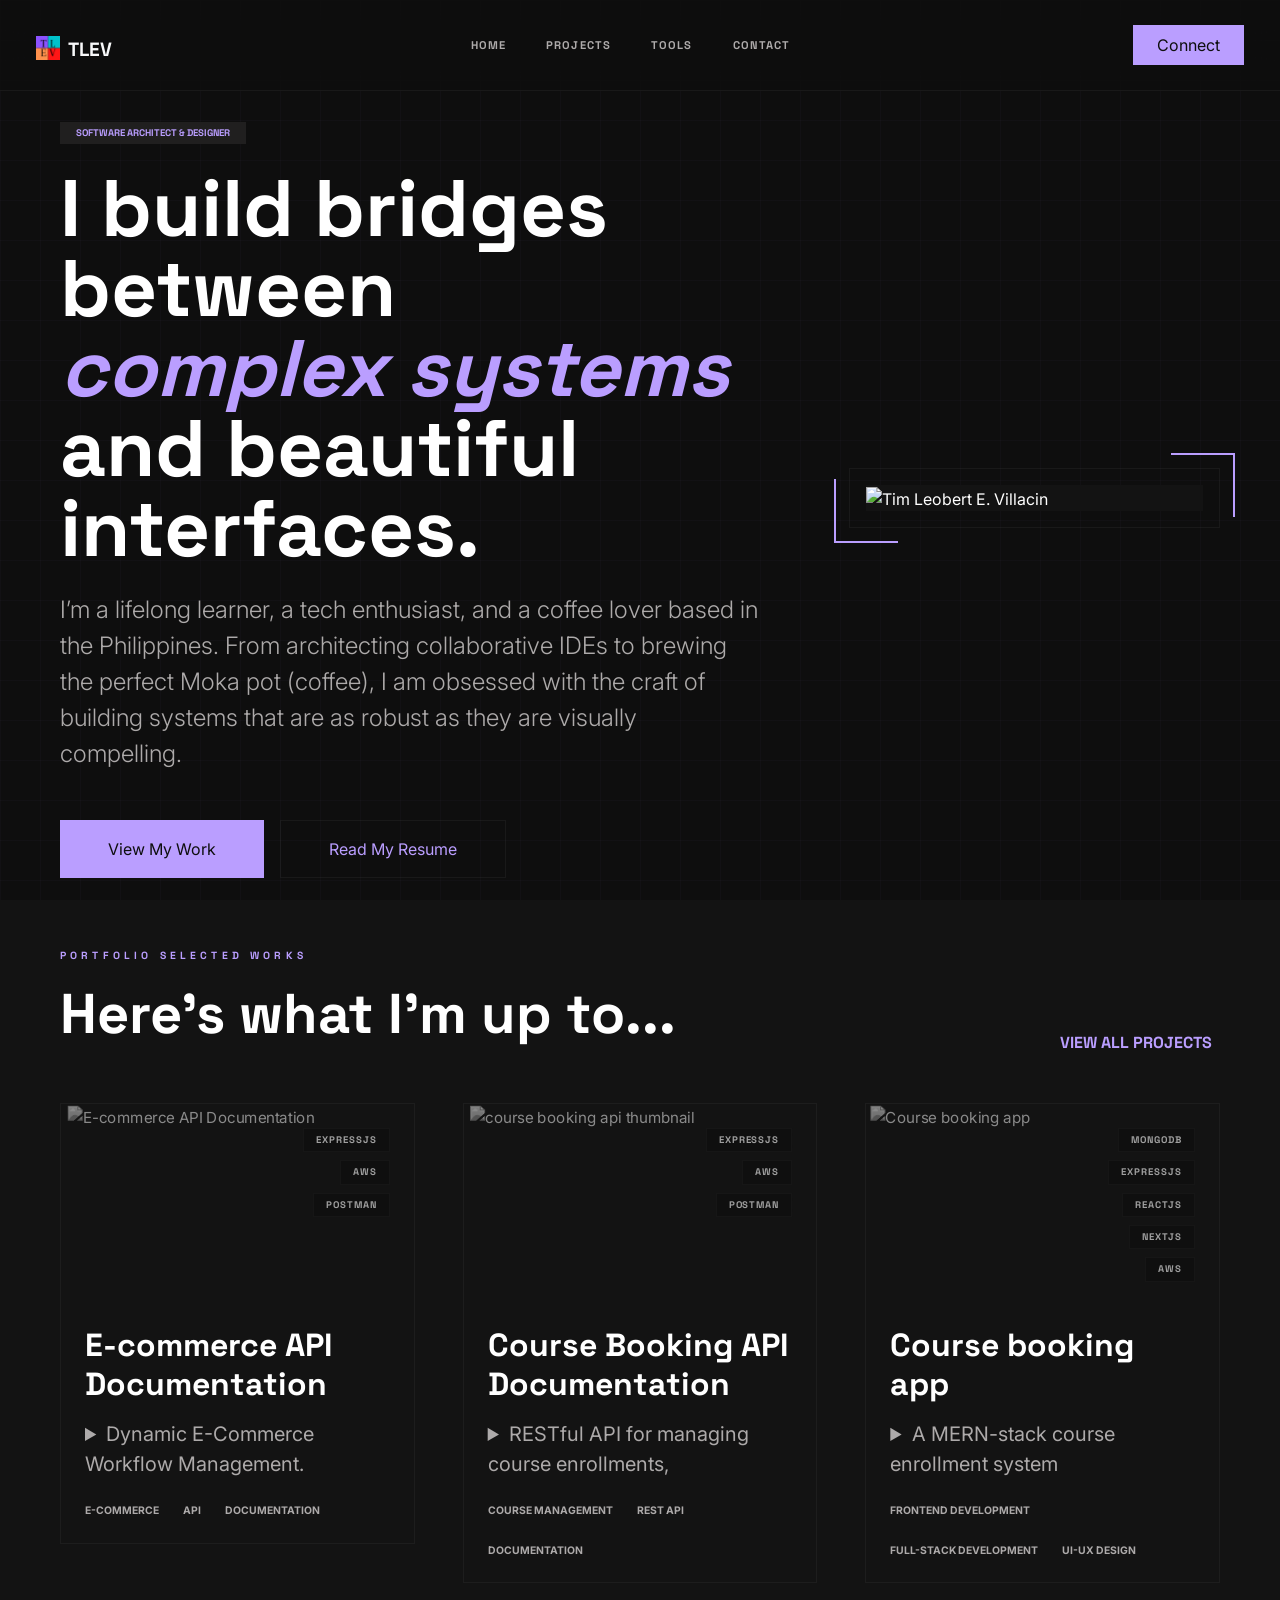
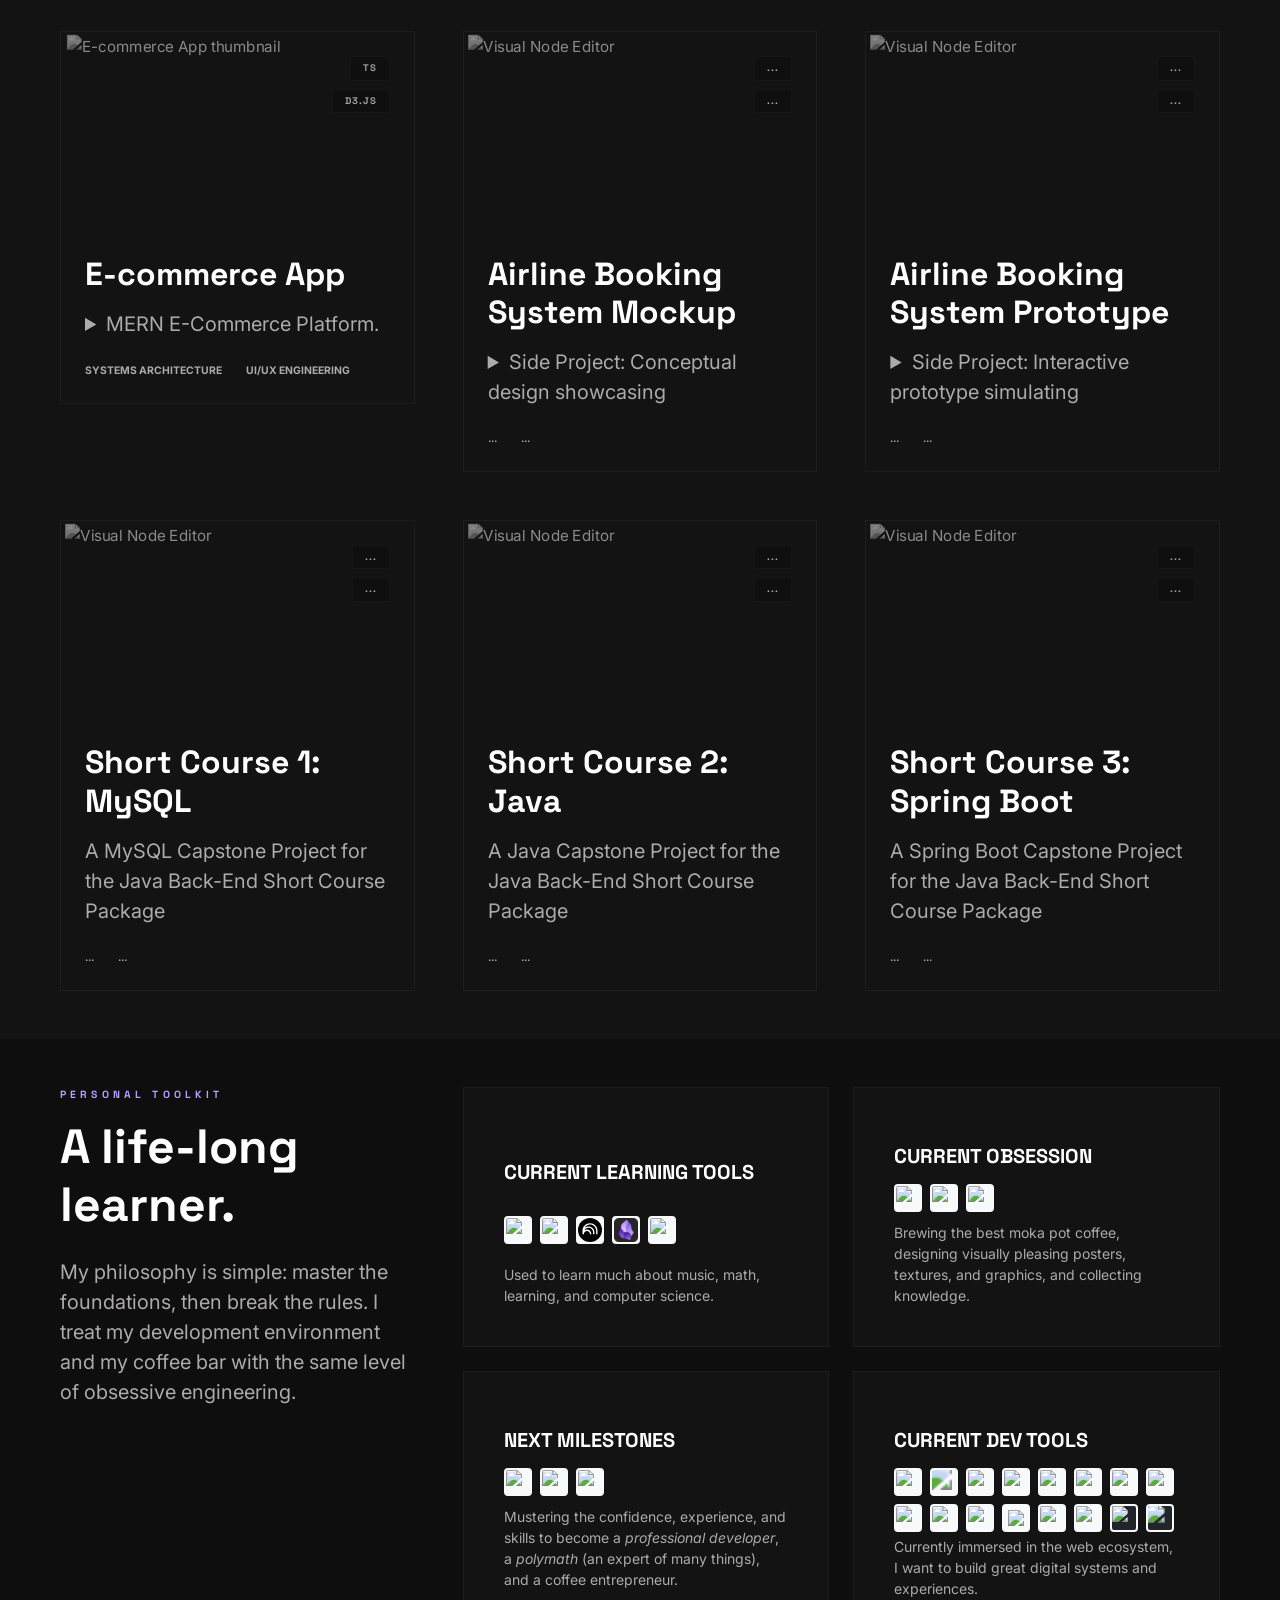
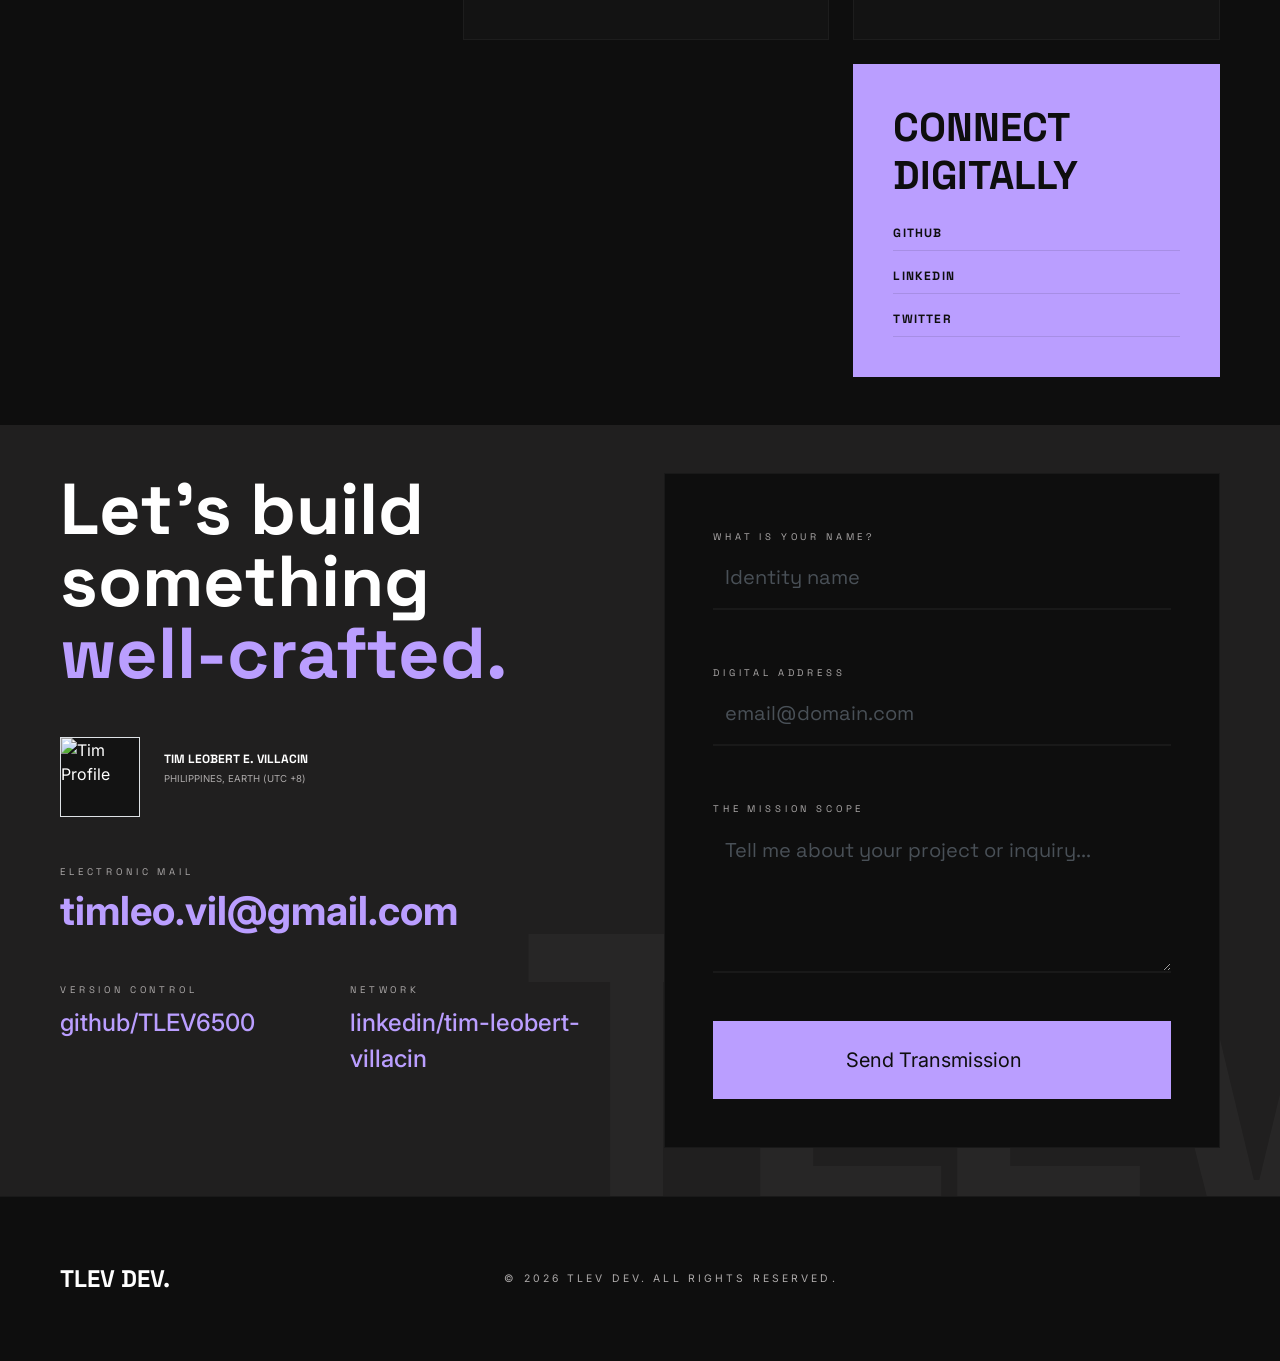
==== commit 8fd7f045: "Modified project cards" ====
--- a/frontend/capstone1/index.html
+++ b/frontend/capstone1/index.html
@@ -207,21 +207,26 @@
                                             class="text-primary opacity-0 transition-opacity"
                                         ></i>
                                     </h3>
-                                    <p
+                                    <details
                                         class="text-on-surface-variant fs-5 mb-4"
                                     >
-                                        Dynamic E-Commerce Workflow Management.
-                                        The system features dynamic routes for
-                                        order processing, real-time inventory
-                                        updates, and secure user authentication.
-                                        It also supports seamless automated
-                                        order reporting and comprehensive
-                                        product management. Documented Backend
-                                        API published using Postman.
-                                    </p>
-                                    <div
-                                        class="d-flex gap-4 text-uppercase fw-bold text-on-surface-variant tracking-widest"
-                                        style="font-size: 0.65rem"
+                                        <summary>
+                                            Dynamic E-Commerce Workflow
+                                            Management.
+                                        </summary>
+                                        <span
+                                            >The system features dynamic routes
+                                            for order processing, real-time
+                                            inventory updates, and secure user
+                                            authentication. It also supports
+                                            seamless automated order reporting
+                                            and comprehensive product
+                                            management. Documented Backend API
+                                            published using Postman.
+                                        </span>
+                                    </details>
+                                    <div
+                                        class="extra-tags d-flex gap-4 text-uppercase fw-bold text-on-surface-variant tracking-widest"
                                     >
                                         <span>E-commerce</span>
                                         <span>API</span>
@@ -255,6 +260,280 @@
                                         class="fs-2 mb-3 d-flex justify-content-between align-items-center"
                                     >
                                         Course Booking API Documentation
+                                        <i
+                                            data-lucide="external-link"
+                                            class="text-primary opacity-0 transition-opacity"
+                                        ></i>
+                                    </h3>
+                                    <details
+                                        class="text-on-surface-variant fs-5 mb-4"
+                                    >
+                                        <summary>
+                                            RESTful API for managing course
+                                            enrollments,
+                                        </summary>
+                                        <span>
+                                            featuring user registration,
+                                            authentication, and retrieval of
+                                            user details. Supports course
+                                            creation, updates, archiving,
+                                            activation, and student enrollment.
+                                            Publicly documentation using
+                                            Postman.
+                                        </span>
+                                    </details>
+                                    <div
+                                        class="extra-tags d-flex gap-4 text-uppercase fw-bold text-on-surface-variant tracking-widest"
+                                    >
+                                        <span>Course Management</span>
+                                        <span>REST API</span>
+                                        <span>Documentation</span>
+                                    </div>
+                                </div>
+                            </div>
+                        </div>
+                        <!-- Project 3 -->
+                        <div class="col-md-4">
+                            <div class="project-card p-0">
+                                <div
+                                    class="project-img-container position-relative"
+                                >
+                                    <img
+                                        src="./images/project-thumbnail-course-booking-app.png"
+                                        alt="Course booking app"
+                                        class="project-img"
+                                        referrerpolicy="no-referrer"
+                                    />
+                                    <div
+                                        class="position-absolute top-0 end-0 p-4 d-flex flex-column gap-2 align-items-end"
+                                    >
+                                        <span class="tag">MongoDB</span>
+                                        <span class="tag">ExpressJS</span>
+                                        <span class="tag">ReactJS</span>
+                                        <span class="tag">NextJS</span>
+                                        <span class="tag">AWS</span>
+                                    </div>
+                                </div>
+                                <div class="p-4">
+                                    <h3
+                                        class="fs-2 mb-3 d-flex justify-content-between align-items-center"
+                                    >
+                                        Course booking app
+                                        <i
+                                            data-lucide="external-link"
+                                            class="text-primary opacity-0 transition-opacity"
+                                        ></i>
+                                    </h3>
+                                    <details
+                                        class="text-on-surface-variant fs-5 mb-4"
+                                    >
+                                        <summary>
+                                            A MERN-stack course enrollment
+                                            system
+                                        </summary>
+                                        <span>
+                                            featuring user registration,
+                                            authentication, and profile
+                                            management. Authenticated users can
+                                            create, update, archive, and
+                                            activate courses. The platform also
+                                            allows users to browse available
+                                            courses and enroll seamlessly.</span
+                                        >
+                                    </details>
+                                    <div
+                                        class="extra-tags d-flex gap-4 text-uppercase fw-bold text-on-surface-variant tracking-widest"
+                                    >
+                                        <span>Frontend Development</span>
+                                        <span>Full-Stack Development</span>
+                                        <span>UI-UX Design</span>
+                                    </div>
+                                </div>
+                            </div>
+                        </div>
+                        <!-- Project 4 -->
+                        <div class="col-md-4">
+                            <div class="project-card p-0">
+                                <div
+                                    class="project-img-container position-relative"
+                                >
+                                    <img
+                                        src="./images/project-thumbnail-e-commerce-app.png"
+                                        alt="E-commerce App thumbnail"
+                                        class="project-img"
+                                        referrerpolicy="no-referrer"
+                                    />
+                                    <div
+                                        class="position-absolute top-0 end-0 p-4 d-flex flex-column gap-2 align-items-end"
+                                    >
+                                        <span class="tag">TS</span>
+                                        <span class="tag">D3.js</span>
+                                    </div>
+                                </div>
+                                <div class="p-4">
+                                    <h3
+                                        class="fs-2 mb-3 d-flex justify-content-between align-items-center"
+                                    >
+                                        E-commerce App
+                                        <i
+                                            data-lucide="external-link"
+                                            class="text-primary opacity-0 transition-opacity"
+                                        ></i>
+                                    </h3>
+                                    <details
+                                        class="text-on-surface-variant fs-5 mb-4"
+                                    >
+                                        <summary>
+                                            MERN E-Commerce Platform.
+                                        </summary>
+                                        <span>
+                                            The platform features dynamic
+                                            product catalog filtering and
+                                            sorting, real-time search, seamless
+                                            cart updates, secure checkout, and a
+                                            comprehensive admin dashboard with
+                                            real-time analytics and user
+                                            management capabilities.</span
+                                        >
+                                    </details>
+                                    <div
+                                        class="extra-tags d-flex gap-4 text-uppercase fw-bold text-on-surface-variant tracking-widest"
+                                    >
+                                        <span>Systems Architecture</span>
+                                        <span>UI/UX Engineering</span>
+                                    </div>
+                                </div>
+                            </div>
+                        </div>
+                        <!-- Project 5 -->
+                        <div class="col-md-4">
+                            <div class="project-card p-0">
+                                <div
+                                    class="project-img-container position-relative"
+                                >
+                                    <img
+                                        src="https://lh3.googleusercontent.com/aida-public/[base64]"
+                                        alt="Visual Node Editor"
+                                        class="project-img"
+                                        referrerpolicy="no-referrer"
+                                    />
+                                    <div
+                                        class="position-absolute top-0 end-0 p-4 d-flex flex-column gap-2 align-items-end"
+                                    >
+                                        <span class="tag">...</span>
+                                        <span class="tag">...</span>
+                                    </div>
+                                </div>
+                                <div class="p-4">
+                                    <h3
+                                        class="fs-2 mb-3 d-flex justify-content-between align-items-center"
+                                    >
+                                        Airline Booking System Mockup
+                                        <i
+                                            data-lucide="external-link"
+                                            class="text-primary opacity-0 transition-opacity"
+                                        ></i>
+                                    </h3>
+                                    <details
+                                        class="text-on-surface-variant fs-5 mb-4"
+                                    >
+                                        <summary>
+                                            Side Project: Conceptual design
+                                            showcasing
+                                        </summary>
+                                        <span>
+                                            an intuitive UI for flight search,
+                                            seat selection, and booking
+                                            confirmation, focusing on user
+                                            experience and workflow efficiency.
+                                        </span>
+                                    </details>
+                                    <div
+                                        class="extra-tags d-flex gap-4 text-uppercase fw-bold text-on-surface-variant tracking-widest"
+                                    >
+                                        <span>...</span>
+                                        <span>...</span>
+                                    </div>
+                                </div>
+                            </div>
+                        </div>
+                        <!-- Project 6 -->
+                        <div class="col-md-4">
+                            <div class="project-card p-0">
+                                <div
+                                    class="project-img-container position-relative"
+                                >
+                                    <img
+                                        src="https://lh3.googleusercontent.com/aida-public/[base64]"
+                                        alt="Visual Node Editor"
+                                        class="project-img"
+                                        referrerpolicy="no-referrer"
+                                    />
+                                    <div
+                                        class="position-absolute top-0 end-0 p-4 d-flex flex-column gap-2 align-items-end"
+                                    >
+                                        <span class="tag">...</span>
+                                        <span class="tag">...</span>
+                                    </div>
+                                </div>
+                                <div class="p-4">
+                                    <h3
+                                        class="fs-2 mb-3 d-flex justify-content-between align-items-center"
+                                    >
+                                        Airline Booking System Prototype
+                                        <i
+                                            data-lucide="external-link"
+                                            class="text-primary opacity-0 transition-opacity"
+                                        ></i>
+                                    </h3>
+                                    <details
+                                        class="text-on-surface-variant fs-5 mb-4"
+                                    >
+                                        <summary>
+                                            Side Project: Interactive prototype
+                                            simulating
+                                        </summary>
+                                        <span>
+                                            end-to-end airline booking
+                                            functionalities, including flight
+                                            search, reservation, payment
+                                            processing, and real-time ticket
+                                            management.</span
+                                        >
+                                    </details>
+                                    <div
+                                        class="extra-tags d-flex gap-4 text-uppercase fw-bold text-on-surface-variant tracking-widest"
+                                    >
+                                        <span>...</span>
+                                        <span>...</span>
+                                    </div>
+                                </div>
+                            </div>
+                        </div>
+                        <!-- Project 7 -->
+                        <div class="col-md-4">
+                            <div class="project-card p-0">
+                                <div
+                                    class="project-img-container position-relative"
+                                >
+                                    <img
+                                        src="https://lh3.googleusercontent.com/aida-public/[base64]"
+                                        alt="Visual Node Editor"
+                                        class="project-img"
+                                        referrerpolicy="no-referrer"
+                                    />
+                                    <div
+                                        class="position-absolute top-0 end-0 p-4 d-flex flex-column gap-2 align-items-end"
+                                    >
+                                        <span class="tag">...</span>
+                                        <span class="tag">...</span>
+                                    </div>
+                                </div>
+                                <div class="p-4">
+                                    <h3
+                                        class="fs-2 mb-3 d-flex justify-content-between align-items-center"
+                                    >
+                                        Short Course 1: MySQL
                                         <i
                                             data-lucide="external-link"
                                             class="text-primary opacity-0 transition-opacity"
@@ -263,52 +542,42 @@
                                     <p
                                         class="text-on-surface-variant fs-5 mb-4"
                                     >
-                                        RESTful API for managing course
-                                        enrollments, featuring user
-                                        registration, authentication, and
-                                        retrieval of user details. Supports
-                                        course creation, updates, archiving,
-                                        activation, and student enrollment.
-                                        Publicly documentation using Postman.
+                                        A MySQL Capstone Project for the Java
+                                        Back-End Short Course Package
                                     </p>
                                     <div
-                                        class="d-flex gap-4 text-uppercase fw-bold text-on-surface-variant tracking-widest"
-                                        style="font-size: 0.65rem"
-                                    >
-                                        <span>Course Management</span>
-                                        <span>REST API</span>
-                                        <span>Documentation</span>
-                                    </div>
-                                </div>
-                            </div>
-                        </div>
-                        <!-- Project 3 -->
+                                        class="extra-tags d-flex gap-4 text-uppercase fw-bold text-on-surface-variant tracking-widest"
+                                    >
+                                        <span>...</span>
+                                        <span>...</span>
+                                    </div>
+                                </div>
+                            </div>
+                        </div>
+                        <!-- Project 8 -->
                         <div class="col-md-4">
                             <div class="project-card p-0">
                                 <div
                                     class="project-img-container position-relative"
                                 >
                                     <img
-                                        src="./images/project-thumbnail-course-booking-app.png"
-                                        alt="Course booking app"
+                                        src="https://lh3.googleusercontent.com/aida-public/[base64]"
+                                        alt="Visual Node Editor"
                                         class="project-img"
                                         referrerpolicy="no-referrer"
                                     />
                                     <div
                                         class="position-absolute top-0 end-0 p-4 d-flex flex-column gap-2 align-items-end"
                                     >
-                                        <span class="tag">MongoDB</span>
-                                        <span class="tag">ExpressJS</span>
-                                        <span class="tag">ReactJS</span>
-                                        <span class="tag">NextJS</span>
-                                        <span class="tag">AWS</span>
+                                        <span class="tag">...</span>
+                                        <span class="tag">...</span>
                                     </div>
                                 </div>
                                 <div class="p-4">
                                     <h3
                                         class="fs-2 mb-3 d-flex justify-content-between align-items-center"
                                     >
-                                        Course booking app
+                                        Short Course 2: Java
                                         <i
                                             data-lucide="external-link"
                                             class="text-primary opacity-0 transition-opacity"
@@ -317,49 +586,42 @@
                                     <p
                                         class="text-on-surface-variant fs-5 mb-4"
                                     >
-                                        A MERN-stack course enrollment system
-                                        featuring user registration,
-                                        authentication, and profile management.
-                                        Authenticated users can create, update,
-                                        archive, and activate courses. The
-                                        platform also allows users to browse
-                                        available courses and enroll seamlessly.
+                                        A Java Capstone Project for the Java
+                                        Back-End Short Course Package
                                     </p>
                                     <div
-                                        class="d-flex gap-4 text-uppercase fw-bold text-on-surface-variant tracking-widest"
-                                        style="font-size: 0.65rem"
-                                    >
-                                        <span>Frontend Development</span>
-                                        <span>Full-Stack Development</span>
-                                        <span>UI-UX Design</span>
-                                    </div>
-                                </div>
-                            </div>
-                        </div>
-                        <!-- Project 4 -->
+                                        class="extra-tags d-flex gap-4 text-uppercase fw-bold text-on-surface-variant tracking-widest"
+                                    >
+                                        <span>...</span>
+                                        <span>...</span>
+                                    </div>
+                                </div>
+                            </div>
+                        </div>
+                        <!-- Project 9 -->
                         <div class="col-md-4">
                             <div class="project-card p-0">
                                 <div
                                     class="project-img-container position-relative"
                                 >
                                     <img
-                                        src="./images/project-thumbnail-e-commerce-app.png"
-                                        alt="E-commerce App thumbnail"
+                                        src="https://lh3.googleusercontent.com/aida-public/[base64]"
+                                        alt="Visual Node Editor"
                                         class="project-img"
                                         referrerpolicy="no-referrer"
                                     />
                                     <div
                                         class="position-absolute top-0 end-0 p-4 d-flex flex-column gap-2 align-items-end"
                                     >
-                                        <span class="tag">TS</span>
-                                        <span class="tag">D3.js</span>
+                                        <span class="tag">...</span>
+                                        <span class="tag">...</span>
                                     </div>
                                 </div>
                                 <div class="p-4">
                                     <h3
                                         class="fs-2 mb-3 d-flex justify-content-between align-items-center"
                                     >
-                                        E-commerce App
+                                        Short Course 3: Spring Boot
                                         <i
                                             data-lucide="external-link"
                                             class="text-primary opacity-0 transition-opacity"
@@ -368,161 +630,14 @@
                                     <p
                                         class="text-on-surface-variant fs-5 mb-4"
                                     >
-                                        MERN E-Commerce Platform. The platform
-                                        features dynamic product catalog
-                                        filtering and sorting, real-time search,
-                                        seamless cart updates, secure checkout,
-                                        and a comprehensive admin dashboard with
-                                        real-time analytics and user management
-                                        capabilities.
+                                        A Spring Boot Capstone Project for the
+                                        Java Back-End Short Course Package
                                     </p>
                                     <div
-                                        class="d-flex gap-4 text-uppercase fw-bold text-on-surface-variant tracking-widest"
-                                        style="font-size: 0.65rem"
-                                    >
-                                        <span>Systems Architecture</span>
-                                        <span>UI/UX Engineering</span>
-                                    </div>
-                                </div>
-                            </div>
-                        </div>
-                        <!-- Project 5 -->
-                        <div class="col-md-4">
-                            <div class="project-card p-0">
-                                <div
-                                    class="project-img-container position-relative"
-                                >
-                                    <img
-                                        src="https://lh3.googleusercontent.com/aida-public/[base64]"
-                                        alt="Visual Node Editor"
-                                        class="project-img"
-                                        referrerpolicy="no-referrer"
-                                    />
-                                    <div
-                                        class="position-absolute top-0 end-0 p-4 d-flex flex-column gap-2 align-items-end"
-                                    >
-                                        <span class="tag">TS</span>
-                                        <span class="tag">D3.js</span>
-                                    </div>
-                                </div>
-                                <div class="p-4">
-                                    <h3
-                                        class="fs-2 mb-3 d-flex justify-content-between align-items-center"
-                                    >
-                                        Visual Node Editor
-                                        <i
-                                            data-lucide="external-link"
-                                            class="text-primary opacity-0 transition-opacity"
-                                        ></i>
-                                    </h3>
-                                    <p
-                                        class="text-on-surface-variant fs-5 mb-4"
-                                    >
-                                        A highly modular canvas-based editor for
-                                        logic flow orchestration. Built with
-                                        precision for developers who need visual
-                                        feedback on complex data structures.
-                                    </p>
-                                    <div
-                                        class="d-flex gap-4 text-uppercase fw-bold text-on-surface-variant tracking-widest"
-                                        style="font-size: 0.65rem"
-                                    >
-                                        <span>Systems Architecture</span>
-                                        <span>UI/UX Engineering</span>
-                                    </div>
-                                </div>
-                            </div>
-                        </div>
-                        <!-- Project 6 -->
-                        <div class="col-md-4">
-                            <div class="project-card p-0">
-                                <div
-                                    class="project-img-container position-relative"
-                                >
-                                    <img
-                                        src="https://lh3.googleusercontent.com/aida-public/[base64]"
-                                        alt="Visual Node Editor"
-                                        class="project-img"
-                                        referrerpolicy="no-referrer"
-                                    />
-                                    <div
-                                        class="position-absolute top-0 end-0 p-4 d-flex flex-column gap-2 align-items-end"
-                                    >
-                                        <span class="tag">TS</span>
-                                        <span class="tag">D3.js</span>
-                                    </div>
-                                </div>
-                                <div class="p-4">
-                                    <h3
-                                        class="fs-2 mb-3 d-flex justify-content-between align-items-center"
-                                    >
-                                        Visual Node Editor
-                                        <i
-                                            data-lucide="external-link"
-                                            class="text-primary opacity-0 transition-opacity"
-                                        ></i>
-                                    </h3>
-                                    <p
-                                        class="text-on-surface-variant fs-5 mb-4"
-                                    >
-                                        A highly modular canvas-based editor for
-                                        logic flow orchestration. Built with
-                                        precision for developers who need visual
-                                        feedback on complex data structures.
-                                    </p>
-                                    <div
-                                        class="d-flex gap-4 text-uppercase fw-bold text-on-surface-variant tracking-widest"
-                                        style="font-size: 0.65rem"
-                                    >
-                                        <span>Systems Architecture</span>
-                                        <span>UI/UX Engineering</span>
-                                    </div>
-                                </div>
-                            </div>
-                        </div>
-                        <!-- Project 7 -->
-                        <div class="col-md-4">
-                            <div class="project-card p-0">
-                                <div
-                                    class="project-img-container position-relative"
-                                >
-                                    <img
-                                        src="https://lh3.googleusercontent.com/aida-public/[base64]"
-                                        alt="Visual Node Editor"
-                                        class="project-img"
-                                        referrerpolicy="no-referrer"
-                                    />
-                                    <div
-                                        class="position-absolute top-0 end-0 p-4 d-flex flex-column gap-2 align-items-end"
-                                    >
-                                        <span class="tag">TS</span>
-                                        <span class="tag">D3.js</span>
-                                    </div>
-                                </div>
-                                <div class="p-4">
-                                    <h3
-                                        class="fs-2 mb-3 d-flex justify-content-between align-items-center"
-                                    >
-                                        Visual Node Editor
-                                        <i
-                                            data-lucide="external-link"
-                                            class="text-primary opacity-0 transition-opacity"
-                                        ></i>
-                                    </h3>
-                                    <p
-                                        class="text-on-surface-variant fs-5 mb-4"
-                                    >
-                                        A highly modular canvas-based editor for
-                                        logic flow orchestration. Built with
-                                        precision for developers who need visual
-                                        feedback on complex data structures.
-                                    </p>
-                                    <div
-                                        class="d-flex gap-4 text-uppercase fw-bold text-on-surface-variant tracking-widest"
-                                        style="font-size: 0.65rem"
-                                    >
-                                        <span>Systems Architecture</span>
-                                        <span>UI/UX Engineering</span>
+                                        class="extra-tags d-flex gap-4 text-uppercase fw-bold text-on-surface-variant tracking-widest"
+                                    >
+                                        <span>...</span>
+                                        <span>...</span>
                                     </div>
                                 </div>
                             </div>
--- a/frontend/capstone1/index.css
+++ b/frontend/capstone1/index.css
@@ -127,7 +127,7 @@
     background-color: var(--surface-low);
     border: 1px solid var(--outline-variant);
     transition: all 0.3s ease;
-    cursor: pointer;
+    cursor: help;
 }
 
 .project-card:hover {
@@ -392,3 +392,37 @@
 h1 {
     font-size: 1.2rem;
 }
+
+.extra-tags {
+    font-size: 0.65rem;
+    display: flex;
+    flex-wrap: wrap;
+}
+
+@media screen and (max-width: 992px) {
+    .project-card details {
+        font-size: 16px !important;
+    }
+
+    .project-card summary {
+        display: inline-block;
+        width: 100%;
+        &::after {
+            content: "...";
+        }
+        &::marker {
+            display: none;
+        }
+    }
+
+    .project-card details[open] summary {
+        display: inline;
+        width: fit-content;
+        float: inline-start;
+        text-decoration: underline;
+        &::after {
+            content: " ";
+            white-space: pre;
+        }
+    }
+}
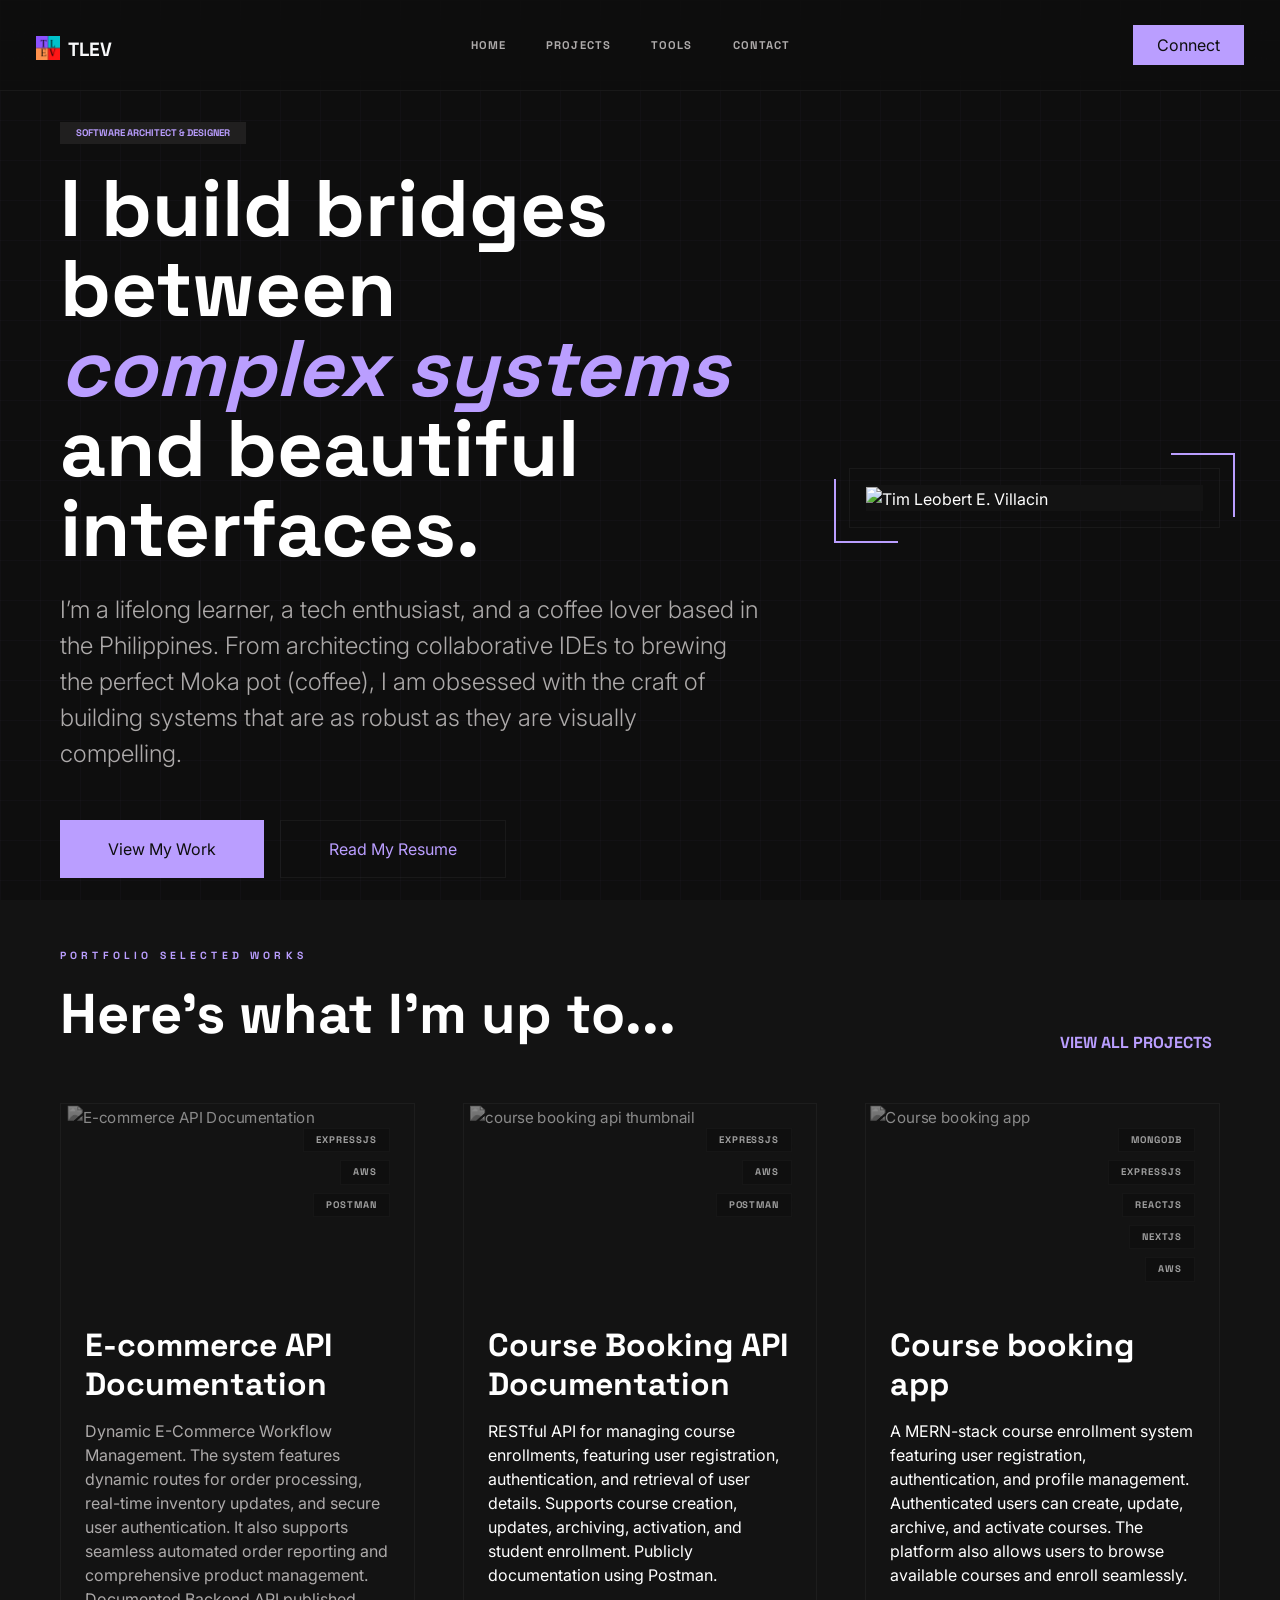
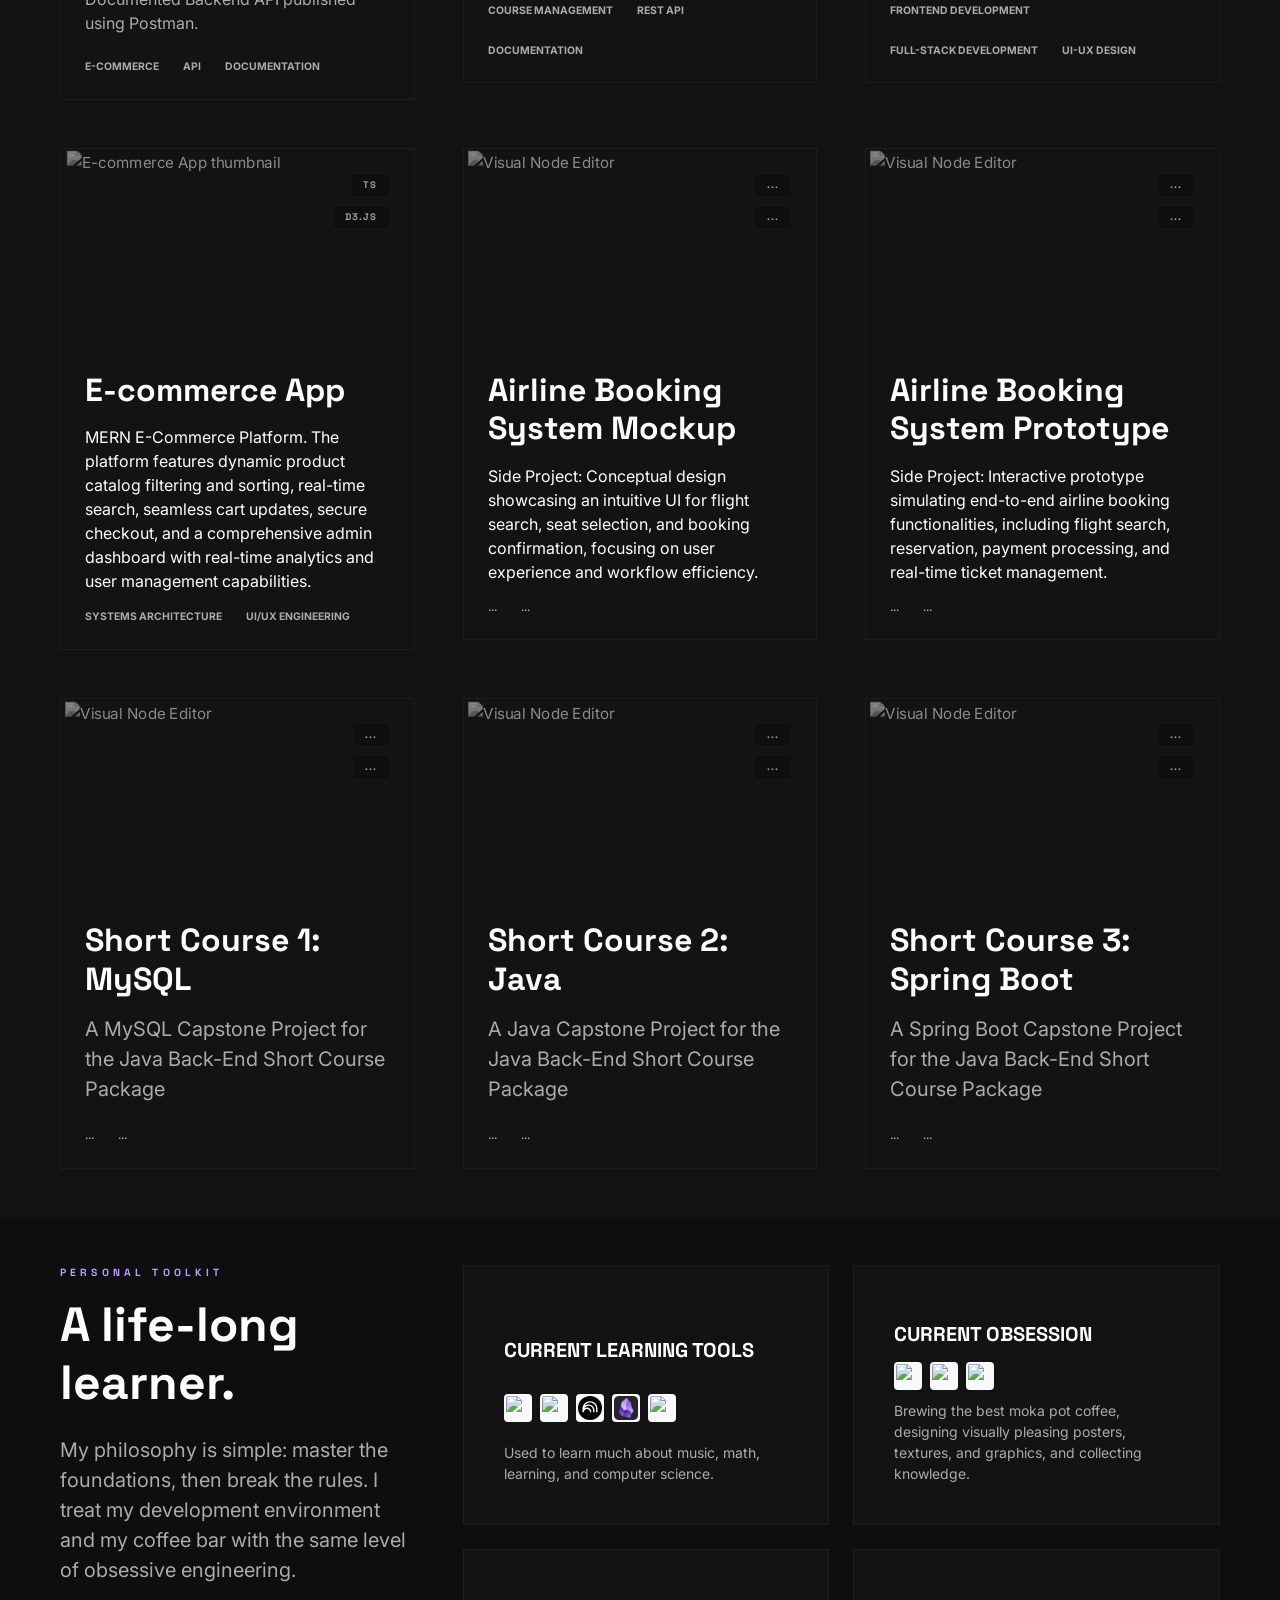
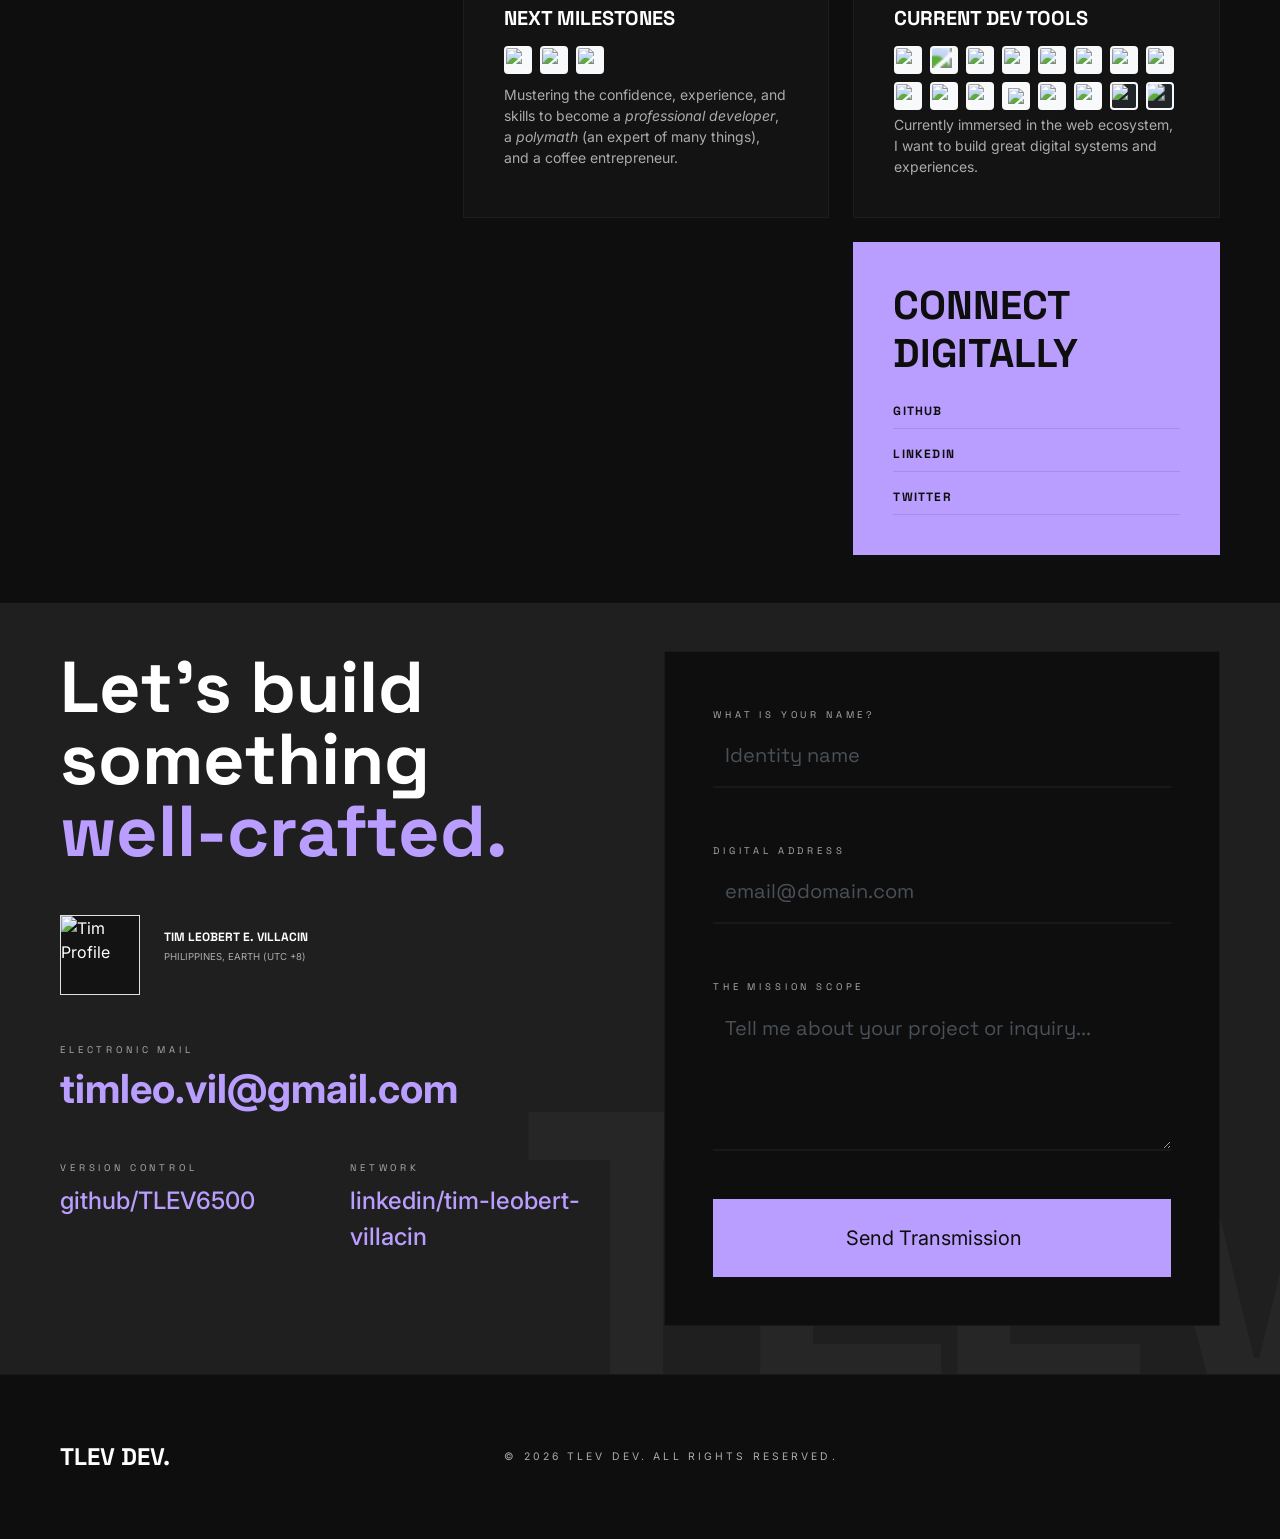
==== commit dc5af200: "Modified capstone1 content and renamed capstone.json" ====
--- a/frontend/capstone1/index.html
+++ b/frontend/capstone1/index.html
@@ -207,6 +207,18 @@
                                             class="text-primary opacity-0 transition-opacity"
                                         ></i>
                                     </h3>
+                                    <p
+                                        class="description-large text-on-surface-variant fs-5 mb-4"
+                                    >
+                                        Dynamic E-Commerce Workflow Management.
+                                        The system features dynamic routes for
+                                        order processing, real-time inventory
+                                        updates, and secure user authentication.
+                                        It also supports seamless automated
+                                        order reporting and comprehensive
+                                        product management. Documented Backend
+                                        API published using Postman.
+                                    </p>
                                     <details
                                         class="text-on-surface-variant fs-5 mb-4"
                                     >
@@ -265,6 +277,15 @@
                                             class="text-primary opacity-0 transition-opacity"
                                         ></i>
                                     </h3>
+                                    <p class="description-large">
+                                        RESTful API for managing course
+                                        enrollments, featuring user
+                                        registration, authentication, and
+                                        retrieval of user details. Supports
+                                        course creation, updates, archiving,
+                                        activation, and student enrollment.
+                                        Publicly documentation using Postman.
+                                    </p>
                                     <details
                                         class="text-on-surface-variant fs-5 mb-4"
                                     >
@@ -324,6 +345,15 @@
                                             class="text-primary opacity-0 transition-opacity"
                                         ></i>
                                     </h3>
+                                    <p class="description-large">
+                                        A MERN-stack course enrollment system
+                                        featuring user registration,
+                                        authentication, and profile management.
+                                        Authenticated users can create, update,
+                                        archive, and activate courses. The
+                                        platform also allows users to browse
+                                        available courses and enroll seamlessly.
+                                    </p>
                                     <details
                                         class="text-on-surface-variant fs-5 mb-4"
                                     >
@@ -380,6 +410,15 @@
                                             class="text-primary opacity-0 transition-opacity"
                                         ></i>
                                     </h3>
+                                    <p class="description-large">
+                                        MERN E-Commerce Platform. The platform
+                                        features dynamic product catalog
+                                        filtering and sorting, real-time search,
+                                        seamless cart updates, secure checkout,
+                                        and a comprehensive admin dashboard with
+                                        real-time analytics and user management
+                                        capabilities.
+                                    </p>
                                     <details
                                         class="text-on-surface-variant fs-5 mb-4"
                                     >
@@ -434,6 +473,13 @@
                                             class="text-primary opacity-0 transition-opacity"
                                         ></i>
                                     </h3>
+                                    <p class="description-large">
+                                        Side Project: Conceptual design
+                                        showcasing an intuitive UI for flight
+                                        search, seat selection, and booking
+                                        confirmation, focusing on user
+                                        experience and workflow efficiency.
+                                    </p>
                                     <details
                                         class="text-on-surface-variant fs-5 mb-4"
                                     >
@@ -486,6 +532,14 @@
                                             class="text-primary opacity-0 transition-opacity"
                                         ></i>
                                     </h3>
+
+                                    <p class="description-large">
+                                        Side Project: Interactive prototype
+                                        simulating end-to-end airline booking
+                                        functionalities, including flight
+                                        search, reservation, payment processing,
+                                        and real-time ticket management.
+                                    </p>
                                     <details
                                         class="text-on-surface-variant fs-5 mb-4"
                                     >
--- a/frontend/capstone1/index.css
+++ b/frontend/capstone1/index.css
@@ -399,7 +399,19 @@
     flex-wrap: wrap;
 }
 
+.project-card details {
+    display: none;
+}
+
+.description-large {
+    font-size: 16px !important;
+}
+
 @media screen and (max-width: 992px) {
+    .project-card .description-large {
+        display: none;
+    }
+
     .project-card details {
         font-size: 16px !important;
     }
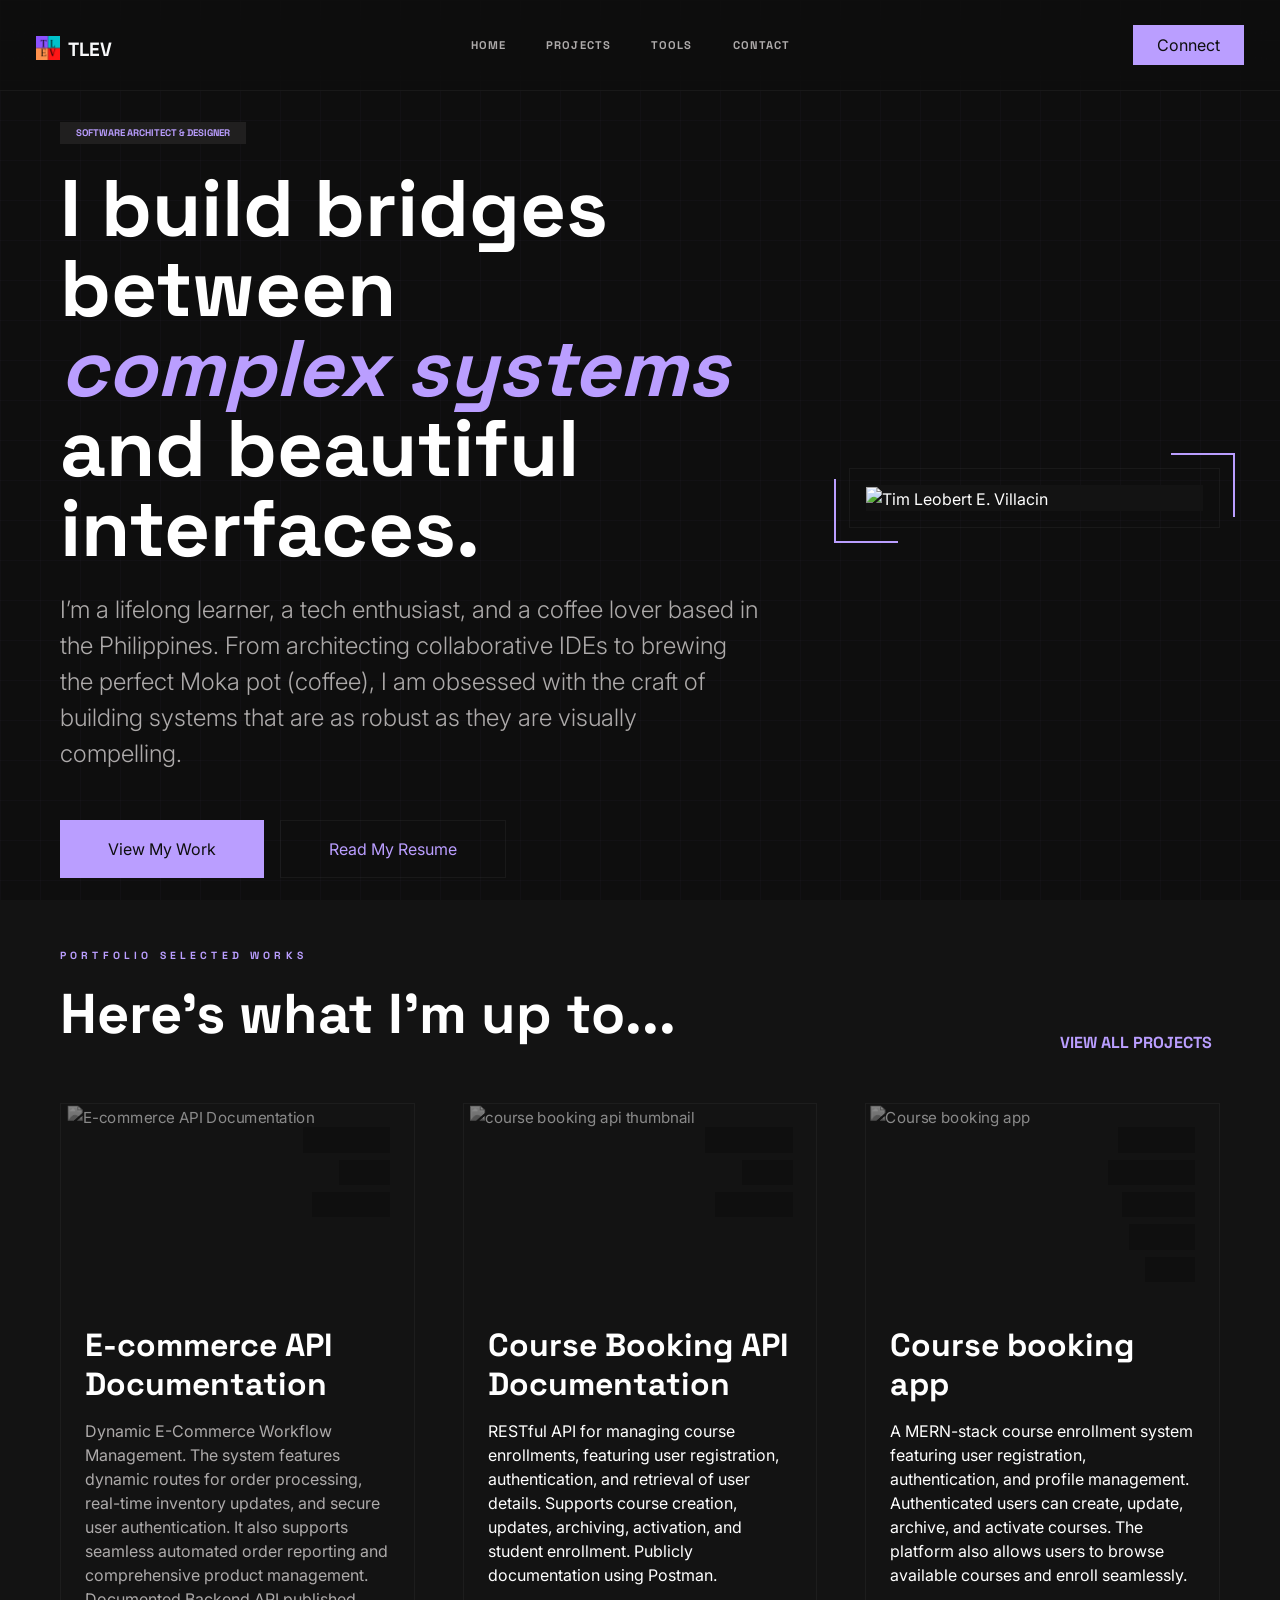
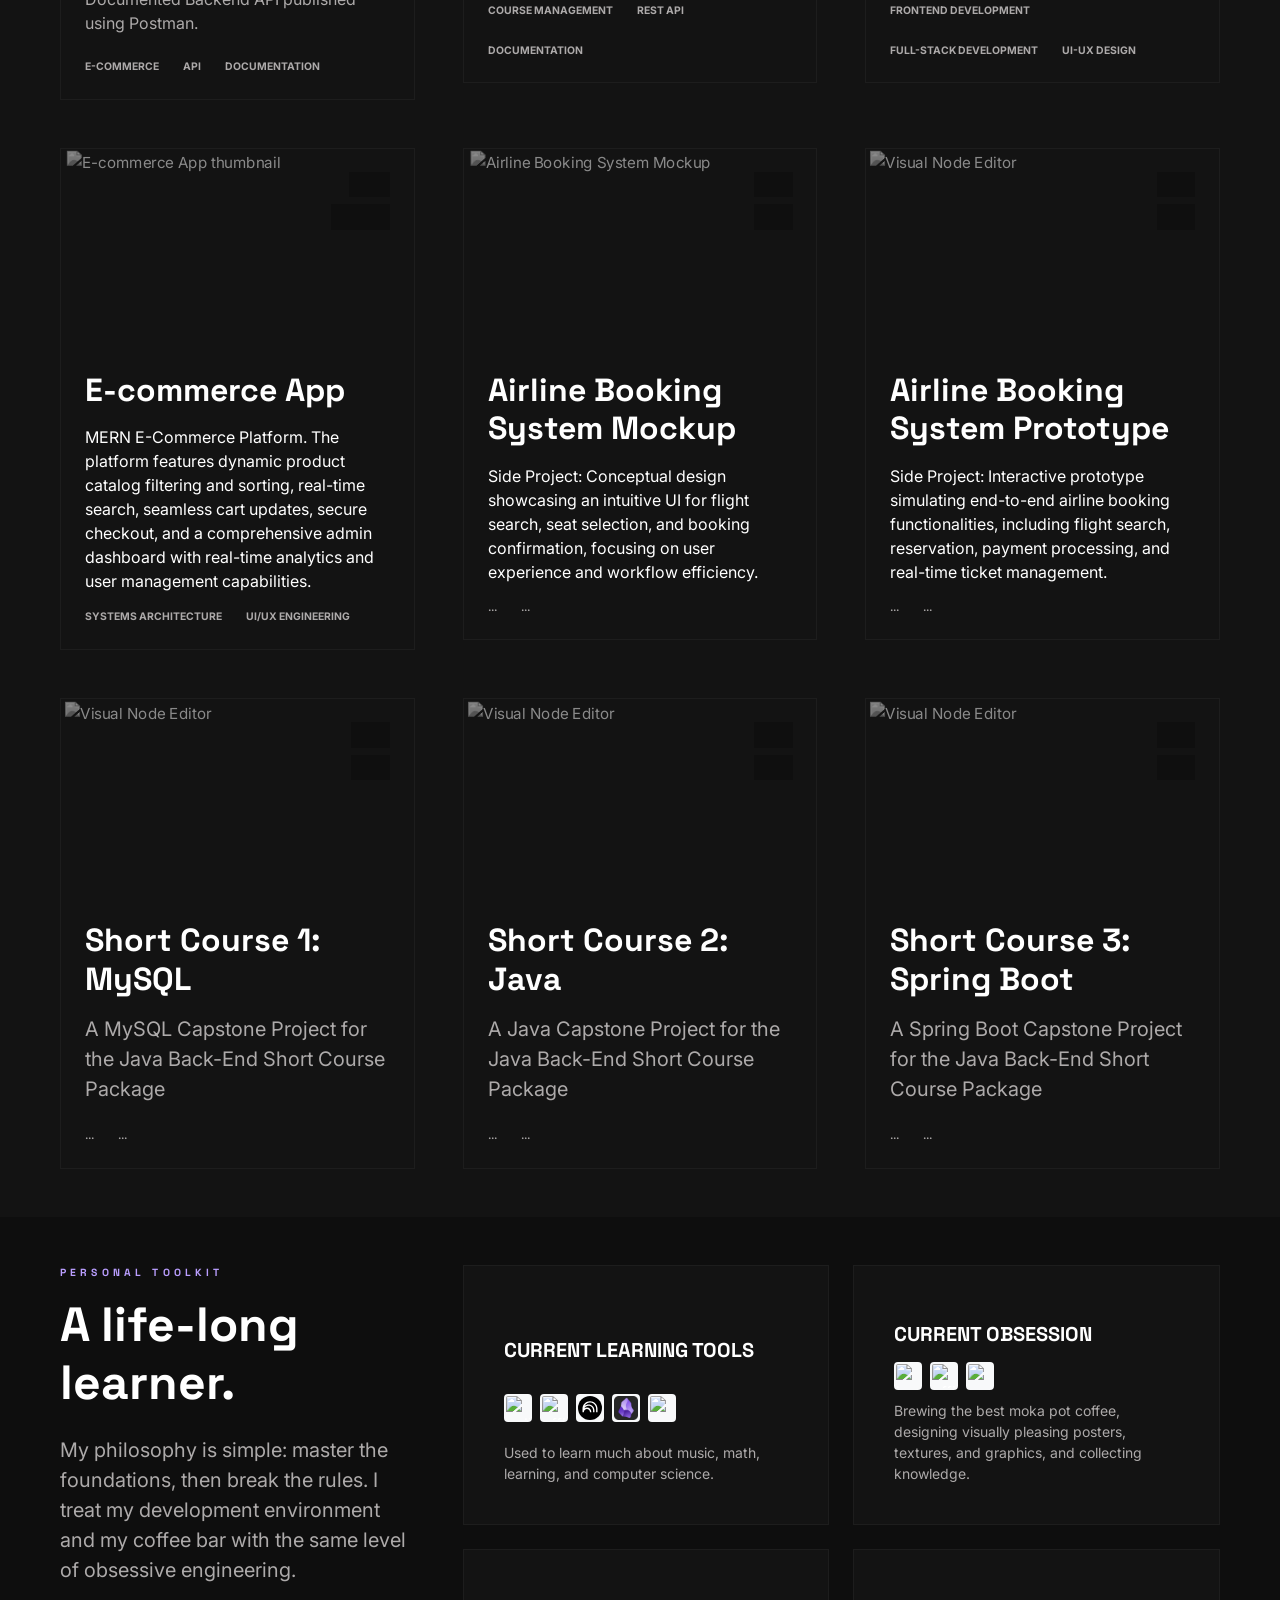
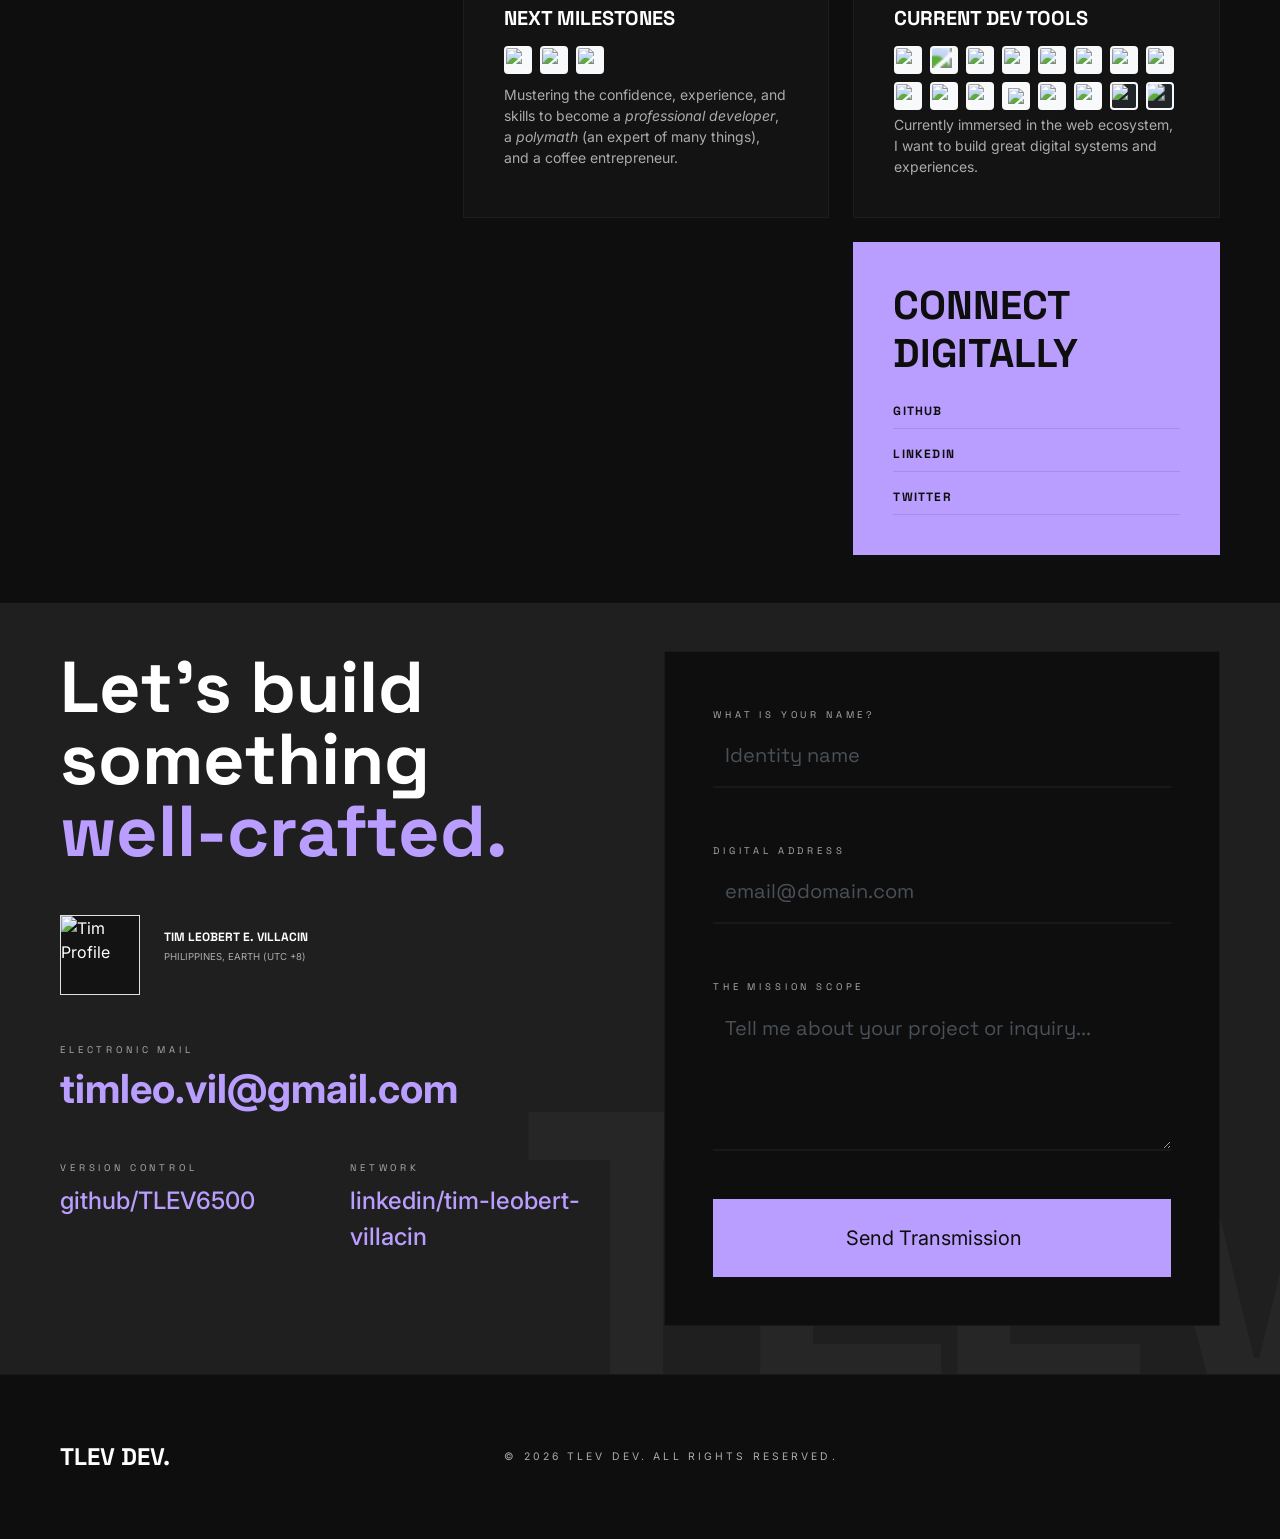
==== commit 3c845198: "Added thumbnail for project card 5" ====
--- a/frontend/capstone1/index.html
+++ b/frontend/capstone1/index.html
@@ -451,8 +451,8 @@
                                     class="project-img-container position-relative"
                                 >
                                     <img
-                                        src="https://lh3.googleusercontent.com/aida-public/[base64]"
-                                        alt="Visual Node Editor"
+                                        src="./images/project-thumbnail-airplane-booking-mockup.png"
+                                        alt="Airline Booking System Mockup"
                                         class="project-img"
                                         referrerpolicy="no-referrer"
                                     />
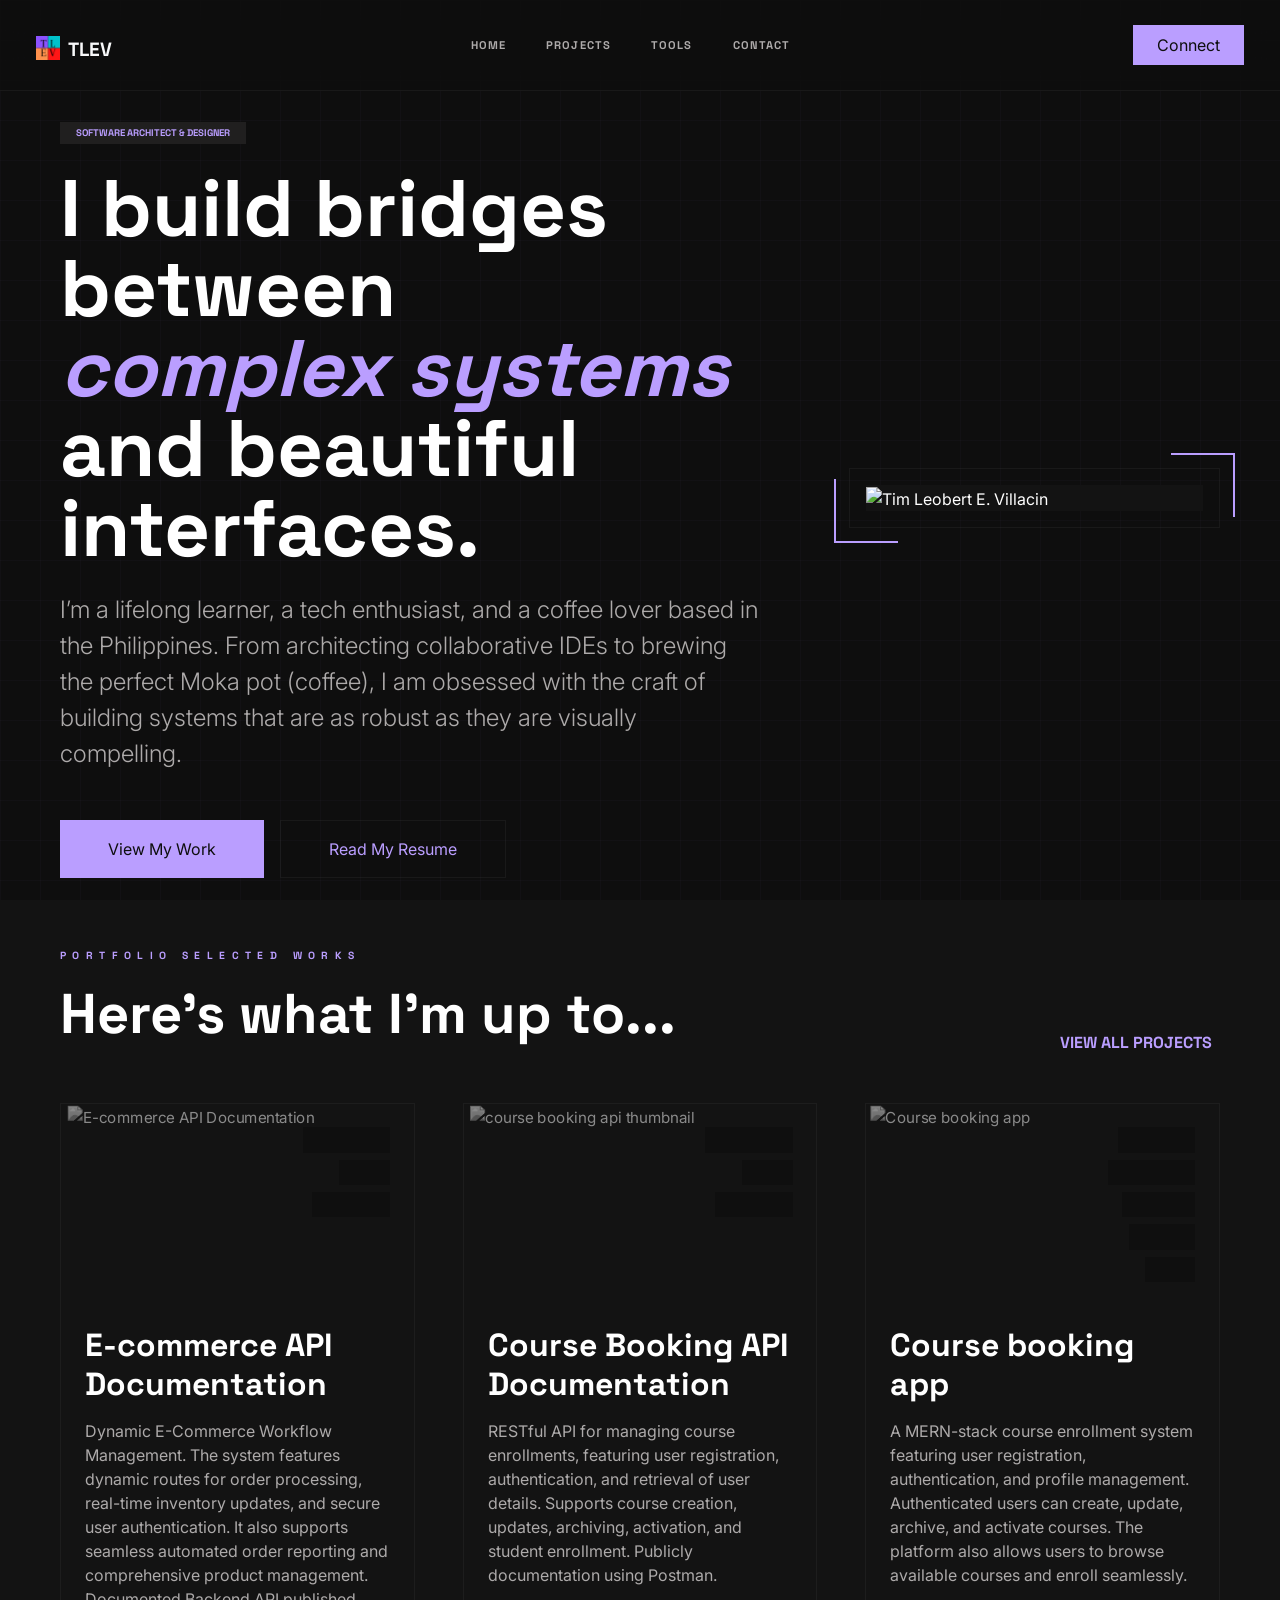
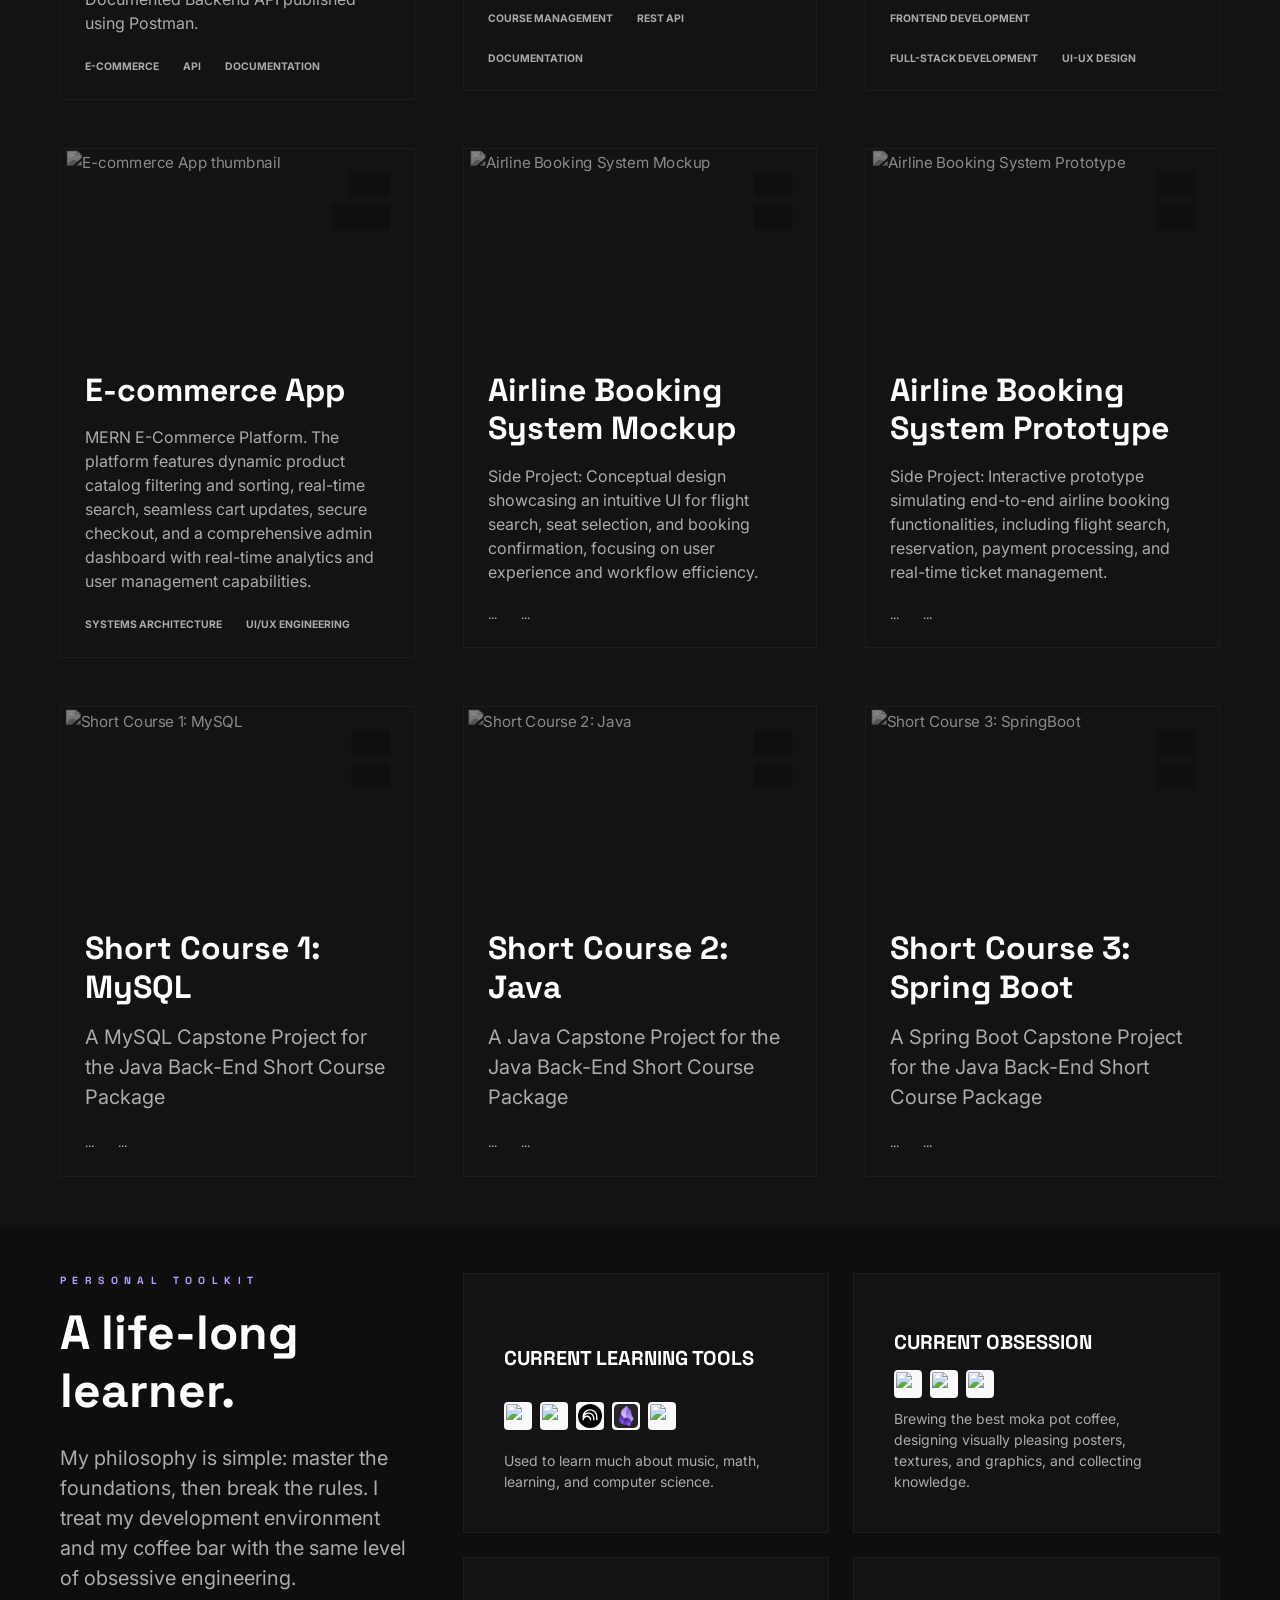
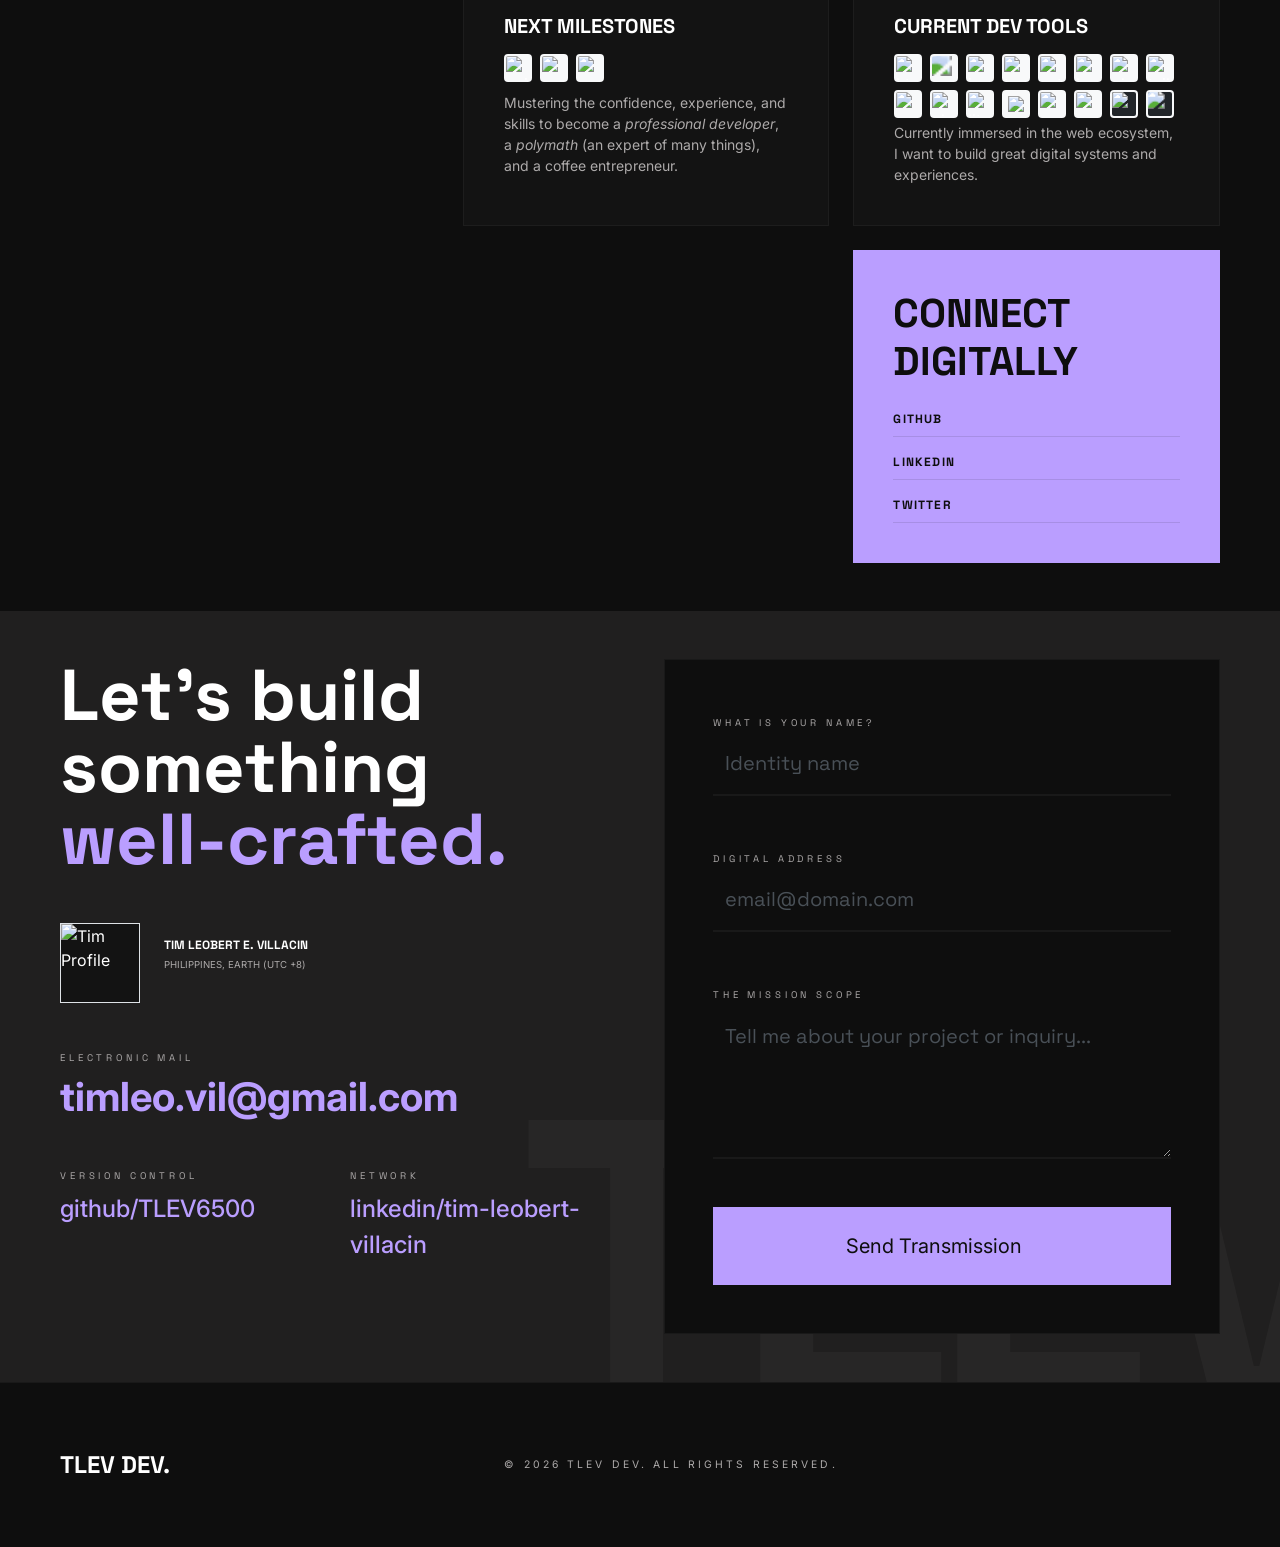
==== commit 15d10e51: "Merge commit '9156ba1a384d6bd6601065bed7f98f1ad1ac7210'" ====
--- a/frontend/capstone1/index.html
+++ b/frontend/capstone1/index.html
@@ -92,16 +92,14 @@
                             <h1
                                 class="display-1 fw-bold mb-4 tracking-tighter lh-1"
                             >
-                                I build bridges between <br />
-                                <span class="text-primary fst-italic"
-                                    >complex systems</span
-                                >
-                                <br />
+                                I build bridges between
+                                <div class="text-primary fst-italic">
+                                    complex systems
+                                </div>
                                 and beautiful interfaces.
                             </h1>
                             <p
-                                class="text-on-surface-variant fs-4 fw-light mb-5 max-w-2xl lh-base"
-                                style="max-width: 700px"
+                                class="max-w-700 text-on-surface-variant fs-4 fw-light mb-5 max-w-2xl lh-base"
                             >
                                 I’m a lifelong learner, a tech enthusiast, and a
                                 coffee lover based in the Philippines. From
@@ -124,10 +122,7 @@
                             </div>
                         </div>
                         <div class="col-lg-4 d-flex justify-content-center">
-                            <div
-                                class="portrait-container w-100"
-                                style="max-width: 400px"
-                            >
+                            <div class="max-w-400 portrait-container w-100">
                                 <div class="portrait-corner-tr"></div>
                                 <div class="portrait-corner-bl"></div>
                                 <div class="bg-surface-low overflow-hidden">
@@ -152,11 +147,7 @@
                     >
                         <div>
                             <span
-                                class="font-display text-primary fw-bold tracking-widest text-uppercase d-block mb-3"
-                                style="
-                                    font-size: 0.65rem;
-                                    letter-spacing: 0.4em;
-                                "
+                                class="text-65crem ls-40crem font-display text-primary fw-bold tracking-widest text-uppercase d-block mb-3"
                             >
                                 Portfolio Selected Works
                             </span>
@@ -277,7 +268,9 @@
                                             class="text-primary opacity-0 transition-opacity"
                                         ></i>
                                     </h3>
-                                    <p class="description-large">
+                                    <p
+                                        class="description-large text-on-surface-variant fs-5 mb-4"
+                                    >
                                         RESTful API for managing course
                                         enrollments, featuring user
                                         registration, authentication, and
@@ -345,7 +338,9 @@
                                             class="text-primary opacity-0 transition-opacity"
                                         ></i>
                                     </h3>
-                                    <p class="description-large">
+                                    <p
+                                        class="description-large text-on-surface-variant fs-5 mb-4"
+                                    >
                                         A MERN-stack course enrollment system
                                         featuring user registration,
                                         authentication, and profile management.
@@ -410,7 +405,9 @@
                                             class="text-primary opacity-0 transition-opacity"
                                         ></i>
                                     </h3>
-                                    <p class="description-large">
+                                    <p
+                                        class="description-large text-on-surface-variant fs-5 mb-4"
+                                    >
                                         MERN E-Commerce Platform. The platform
                                         features dynamic product catalog
                                         filtering and sorting, real-time search,
@@ -473,7 +470,9 @@
                                             class="text-primary opacity-0 transition-opacity"
                                         ></i>
                                     </h3>
-                                    <p class="description-large">
+                                    <p
+                                        class="description-large text-on-surface-variant fs-5 mb-4"
+                                    >
                                         Side Project: Conceptual design
                                         showcasing an intuitive UI for flight
                                         search, seat selection, and booking
@@ -510,8 +509,8 @@
                                     class="project-img-container position-relative"
                                 >
                                     <img
-                                        src="https://lh3.googleusercontent.com/aida-public/[base64]"
-                                        alt="Visual Node Editor"
+                                        src="./images/project-thumbnail-airplane-booking-prototype.png"
+                                        alt="Airline Booking System Prototype"
                                         class="project-img"
                                         referrerpolicy="no-referrer"
                                     />
@@ -533,7 +532,9 @@
                                         ></i>
                                     </h3>
 
-                                    <p class="description-large">
+                                    <p
+                                        class="description-large text-on-surface-variant fs-5 mb-4"
+                                    >
                                         Side Project: Interactive prototype
                                         simulating end-to-end airline booking
                                         functionalities, including flight
@@ -571,8 +572,8 @@
                                     class="project-img-container position-relative"
                                 >
                                     <img
-                                        src="https://lh3.googleusercontent.com/aida-public/[base64]"
-                                        alt="Visual Node Editor"
+                                        src="./images/project-thumbnail-short-course-mysql.png"
+                                        alt="Short Course 1: MySQL"
                                         class="project-img"
                                         referrerpolicy="no-referrer"
                                     />
@@ -615,8 +616,8 @@
                                     class="project-img-container position-relative"
                                 >
                                     <img
-                                        src="https://lh3.googleusercontent.com/aida-public/[base64]"
-                                        alt="Visual Node Editor"
+                                        src="./images/project-thumbnail-short-course-java.png"
+                                        alt="Short Course 2: Java"
                                         class="project-img"
                                         referrerpolicy="no-referrer"
                                     />
@@ -659,8 +660,8 @@
                                     class="project-img-container position-relative"
                                 >
                                     <img
-                                        src="https://lh3.googleusercontent.com/aida-public/[base64]"
-                                        alt="Visual Node Editor"
+                                        src="./images/project-thumbnail-short-course-springboot.png"
+                                        alt="Short Course 3: SpringBoot"
                                         class="project-img"
                                         referrerpolicy="no-referrer"
                                     />
@@ -706,11 +707,7 @@
                     <div class="row g-5">
                         <div class="col-lg-4">
                             <span
-                                class="font-display text-primary fw-bold tracking-widest text-uppercase d-block mb-3"
-                                style="
-                                    font-size: 0.65rem;
-                                    letter-spacing: 0.4em;
-                                "
+                                class="text-65crem ls-40crem font-display text-primary fw-bold tracking-widest text-uppercase d-block mb-3"
                             >
                                 Personal Toolkit
                             </span>
@@ -1028,8 +1025,7 @@
                                         <h4
                                             class="display-6 fw-bold text-uppercase tracking-widest mb-4"
                                         >
-                                            Connect <br />
-                                            Digitally
+                                            Connect Digitally
                                         </h4>
                                         <div class="d-flex flex-column gap-3">
                                             <a
@@ -1080,14 +1076,13 @@
                             <h2
                                 class="display-2 fw-bold mb-5 tracking-tighter lh-1"
                             >
-                                Let’s build something <br />
-                                <span class="text-primary">well-crafted.</span>
+                                Let’s build something
+                                <div class="text-primary">well-crafted.</div>
                             </h2>
 
                             <div class="d-flex align-items-center gap-4 mb-5">
                                 <div
-                                    class="bg-surface-low border border-outline-variant overflow-hidden"
-                                    style="width: 80px; height: 80px"
+                                    class="square-80px bg-surface-low border border-outline-variant overflow-hidden"
                                 >
                                     <img
                                         src="https://lh3.googleusercontent.com/aida-public/[base64]"
@@ -1098,14 +1093,12 @@
                                 </div>
                                 <div>
                                     <p
-                                        class="font-display fw-bold text-uppercase tracking-widest mb-1"
-                                        style="font-size: 0.75rem"
+                                        class="text-75crem font-display fw-bold text-uppercase tracking-widest mb-1"
                                     >
                                         Tim Leobert E. Villacin
                                     </p>
                                     <p
-                                        class="text-on-surface-variant text-uppercase tracking-widest"
-                                        style="font-size: 0.6rem"
+                                        class="text-60crem text-on-surface-variant text-uppercase tracking-widest"
                                     >
                                         Philippines, Earth (UTC +8)
                                     </p>
@@ -1211,8 +1204,7 @@
                         TLEV DEV.
                     </div>
                     <div
-                        class="text-on-surface-variant text-uppercase tracking-widest text-center"
-                        style="font-size: 0.65rem; letter-spacing: 0.3em"
+                        class="text-65crem ls-30cem text-on-surface-variant text-uppercase tracking-widest text-center"
                     >
                         © 2026 TLEV DEV. ALL RIGHTS RESERVED.
                     </div>
--- a/frontend/capstone1/index.css
+++ b/frontend/capstone1/index.css
@@ -407,12 +407,46 @@
     font-size: 16px !important;
 }
 
+.max-w-700 {
+    max-width: 700px;
+}
+
+.max-w-400 {
+    max-width: 400px;
+}
+
+.square-80px {
+    width: 80px;
+    height: 80px;
+}
+
+.text-60crem {
+    font-size: 0.6rem;
+}
+
+.text-65crem {
+    font-size: 0.65rem;
+}
+
+.text-75crem {
+    font-size: 0.75rem;
+}
+
+.ls-40crem {
+    letter-spacing: 0.4rem;
+}
+
+.ls-30cem {
+    letter-spacing: 0.3em;
+}
+
 @media screen and (max-width: 992px) {
     .project-card .description-large {
         display: none;
     }
 
     .project-card details {
+        display: block;
         font-size: 16px !important;
     }
 
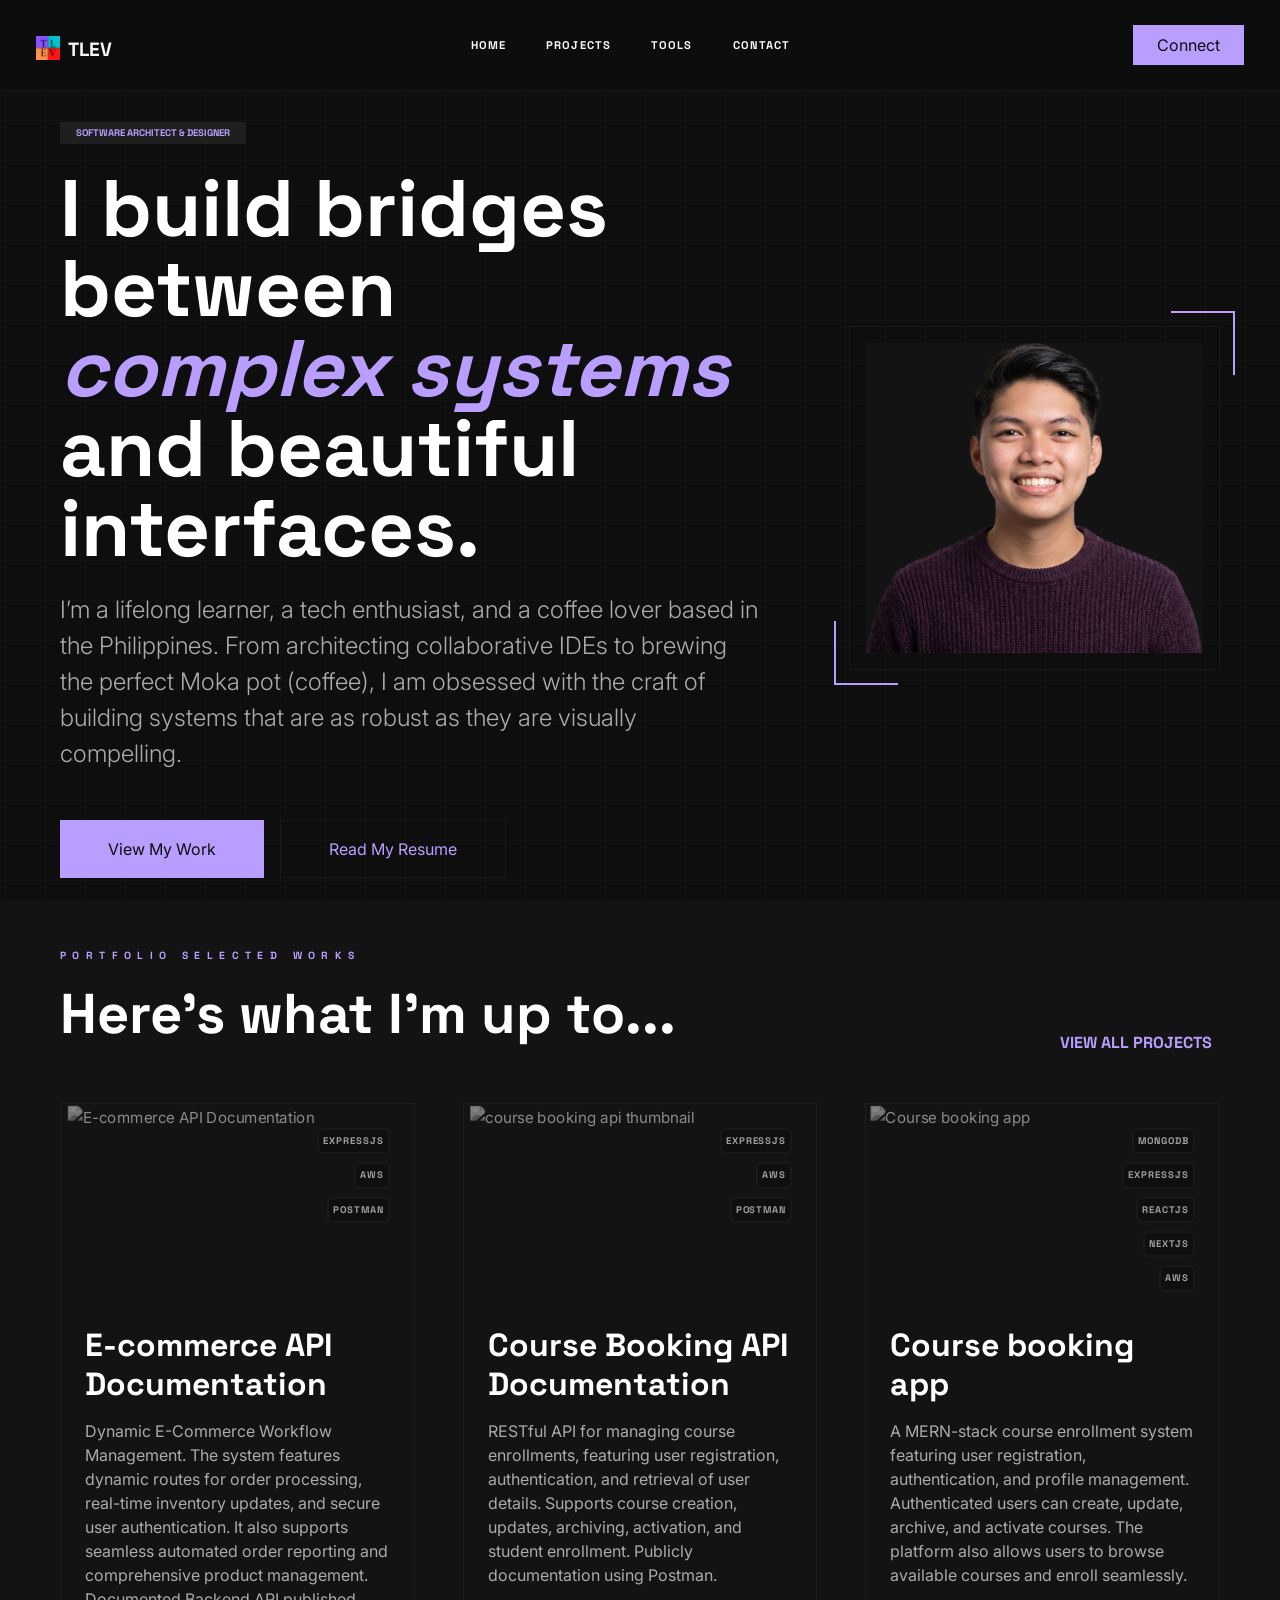
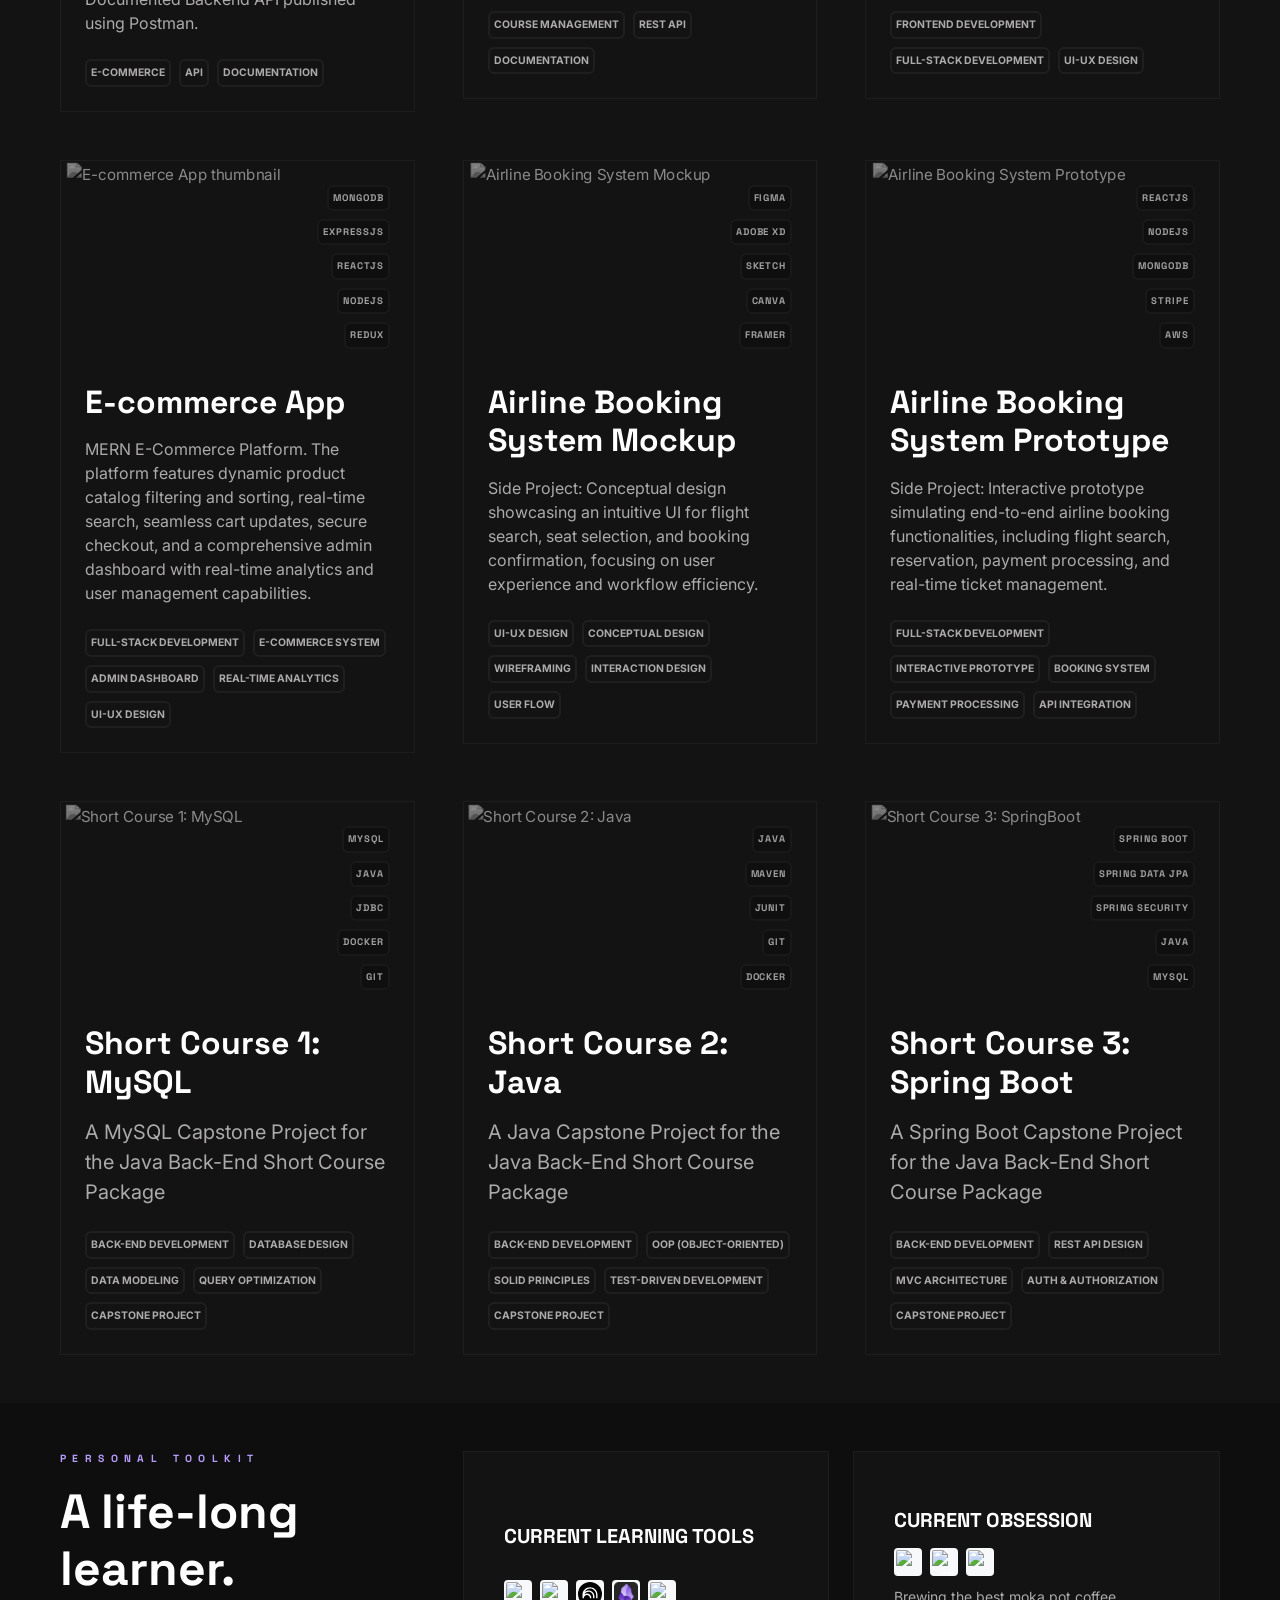
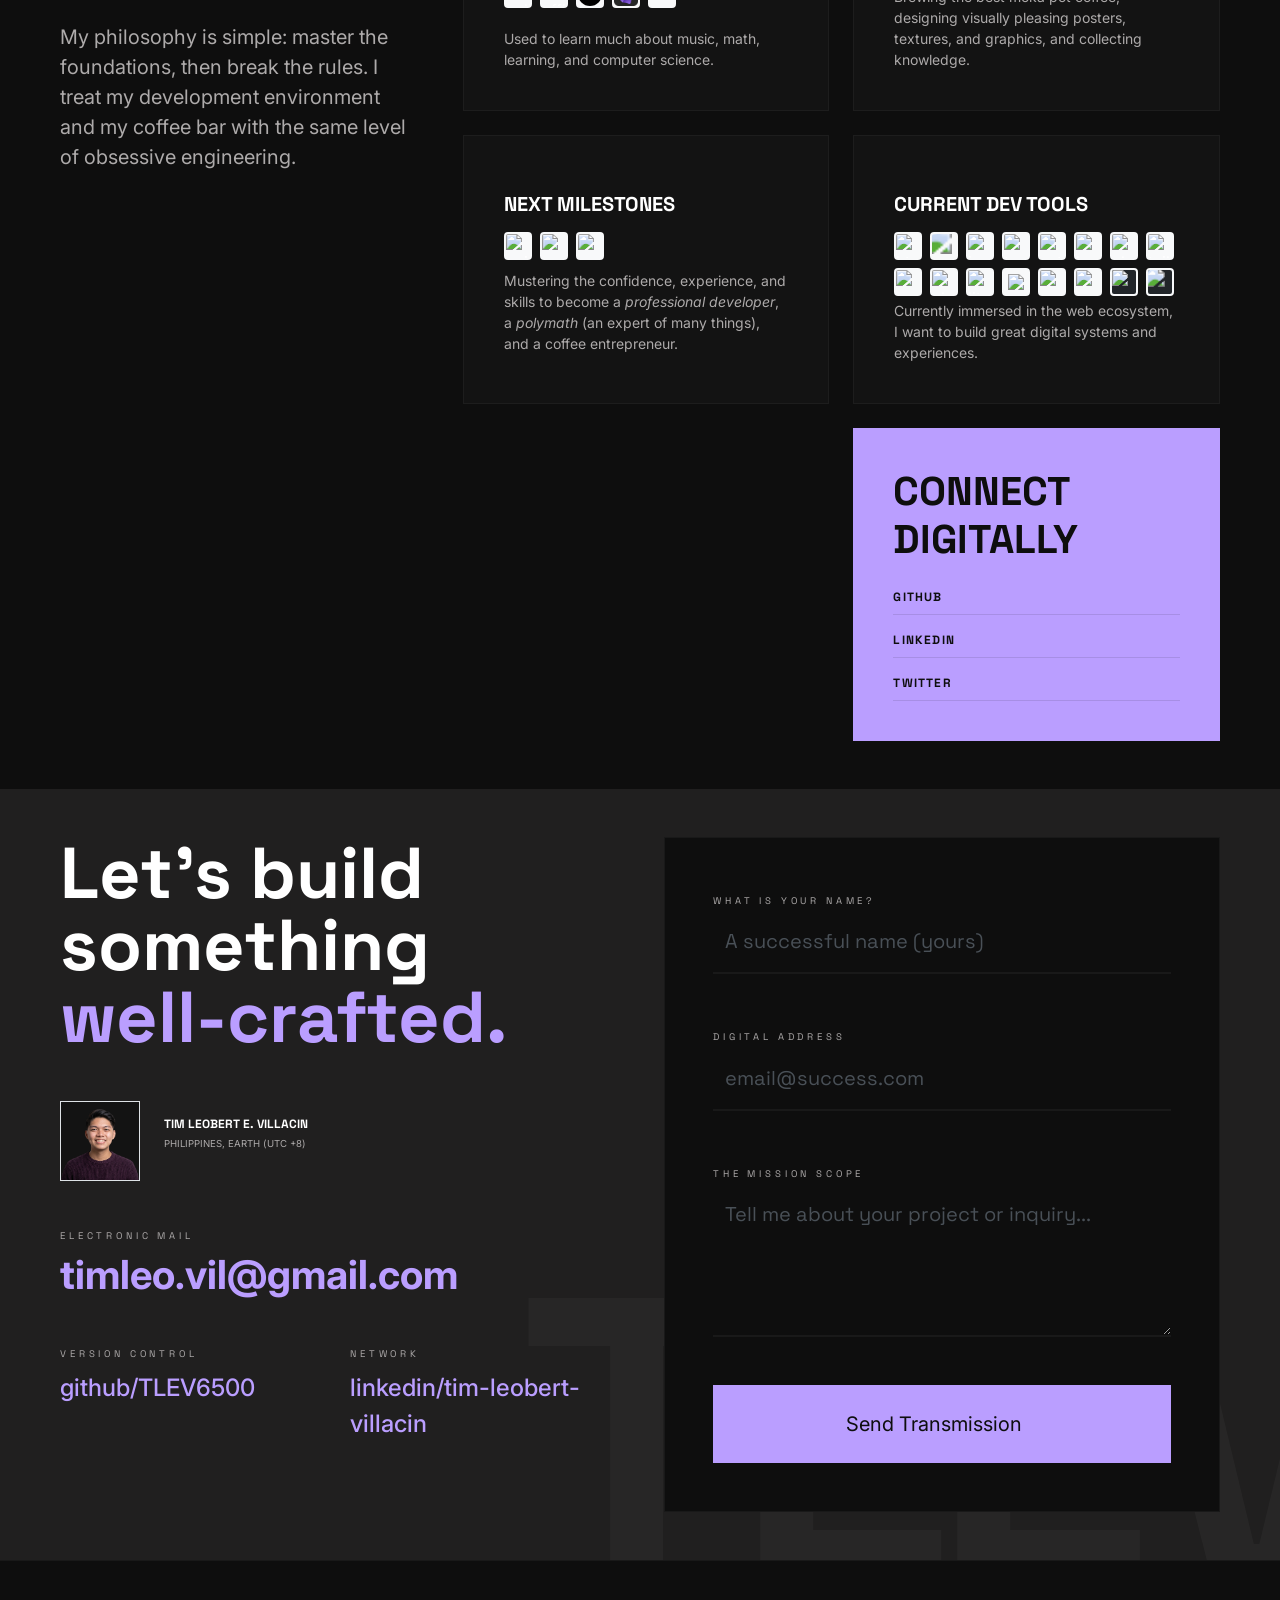
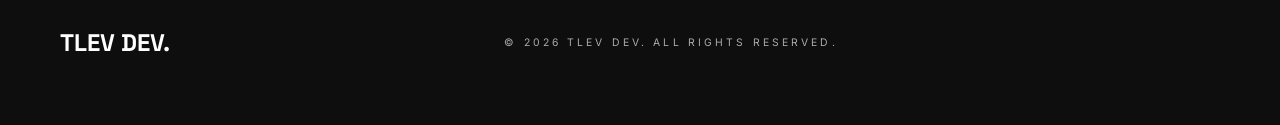
==== commit bb7c7034: "Merge commit '5217abbe410f742ea27929215d9501da8472fe6f'" ====
--- a/frontend/capstone1/index.html
+++ b/frontend/capstone1/index.html
@@ -18,7 +18,9 @@
     </head>
     <body>
         <!-- Navbar -->
-        <nav class="navbar navbar-expand-md navbar-brutal fixed-top px-4 py-3">
+        <nav
+            class="navbar navbar-expand-md navbar-brutal navbar-dark fixed-top px-4 py-3"
+        >
             <div class="container-fluid">
                 <a
                     class="navbar-brand text-white font-display fw-bold tracking-tighter fs-2"
@@ -38,26 +40,38 @@
                     <span class="navbar-toggler-icon"></span>
                 </button>
                 <div
-                    class="collapse navbar-collapse justify-content-center"
+                    class="navbar-collapse justify-content-center collapse"
                     id="navbarNav"
                 >
                     <ul class="navbar-nav gap-lg-4">
-                        <li class="nav-item">
+                        <li class="nav-item position-relative">
+                            <div
+                                class="hover-bg position-absolute top-0 h-100"
+                            ></div>
                             <a class="nav-link nav-link-brutal" href="#landing"
                                 >Home</a
                             >
                         </li>
-                        <li class="nav-item">
+                        <li class="nav-item position-relative">
+                            <div
+                                class="hover-bg position-absolute top-0 h-100"
+                            ></div>
                             <a class="nav-link nav-link-brutal" href="#projects"
                                 >Projects</a
                             >
                         </li>
-                        <li class="nav-item">
+                        <li class="nav-item position-relative">
+                            <div
+                                class="hover-bg position-absolute top-0 h-100"
+                            ></div>
                             <a class="nav-link nav-link-brutal" href="#tools"
                                 >Tools</a
                             >
                         </li>
-                        <li class="nav-item">
+                        <li class="nav-item position-relative">
+                            <div
+                                class="hover-bg position-absolute top-0 h-100"
+                            ></div>
                             <a class="nav-link nav-link-brutal" href="#contact"
                                 >Contact</a
                             >
@@ -114,11 +128,12 @@
                                 >
                                     View My Work
                                 </button>
-                                <button
+                                <a
+                                    href="https://drive.google.com/file/d/1X1G1xQUcT-ikCAyDkMOOE_7GjUPdO0TK/view?usp=sharing"
                                     class="btn btn-outline-brutal rounded-0 px-5 py-3 fs-6"
                                 >
                                     Read My Resume
-                                </button>
+                                </a>
                             </div>
                         </div>
                         <div class="col-lg-4 d-flex justify-content-center">
@@ -127,7 +142,7 @@
                                 <div class="portrait-corner-bl"></div>
                                 <div class="bg-surface-low overflow-hidden">
                                     <img
-                                        src="https://lh3.googleusercontent.com/aida-public/[base64]"
+                                        src="./images/profile_pic.png"
                                         alt="Tim Leobert E. Villacin"
                                         class="img-fluid w-100 grayscale brightness-90 contrast-125 transition-all duration-700 hover-color"
                                         referrerpolicy="no-referrer"
@@ -229,7 +244,7 @@
                                         </span>
                                     </details>
                                     <div
-                                        class="extra-tags d-flex gap-4 text-uppercase fw-bold text-on-surface-variant tracking-widest"
+                                        class="extra-tags d-flex gap-2 text-uppercase fw-bold text-on-surface-variant tracking-widest"
                                     >
                                         <span>E-commerce</span>
                                         <span>API</span>
@@ -297,7 +312,7 @@
                                         </span>
                                     </details>
                                     <div
-                                        class="extra-tags d-flex gap-4 text-uppercase fw-bold text-on-surface-variant tracking-widest"
+                                        class="extra-tags d-flex gap-2 text-uppercase fw-bold text-on-surface-variant tracking-widest"
                                     >
                                         <span>Course Management</span>
                                         <span>REST API</span>
@@ -367,7 +382,7 @@
                                         >
                                     </details>
                                     <div
-                                        class="extra-tags d-flex gap-4 text-uppercase fw-bold text-on-surface-variant tracking-widest"
+                                        class="extra-tags d-flex gap-2 text-uppercase fw-bold text-on-surface-variant tracking-widest"
                                     >
                                         <span>Frontend Development</span>
                                         <span>Full-Stack Development</span>
@@ -391,8 +406,15 @@
                                     <div
                                         class="position-absolute top-0 end-0 p-4 d-flex flex-column gap-2 align-items-end"
                                     >
-                                        <span class="tag">TS</span>
-                                        <span class="tag">D3.js</span>
+                                        <span class="tag">MONGODB</span>
+
+                                        <span class="tag">EXPRESSJS</span>
+
+                                        <span class="tag">REACTJS</span>
+
+                                        <span class="tag">NODEJS</span>
+
+                                        <span class="tag">REDUX</span>
                                     </div>
                                 </div>
                                 <div class="p-4">
@@ -433,10 +455,17 @@
                                         >
                                     </details>
                                     <div
-                                        class="extra-tags d-flex gap-4 text-uppercase fw-bold text-on-surface-variant tracking-widest"
-                                    >
-                                        <span>Systems Architecture</span>
-                                        <span>UI/UX Engineering</span>
+                                        class="extra-tags d-flex gap-2 text-uppercase fw-bold text-on-surface-variant tracking-widest"
+                                    >
+                                        <span>FULL-STACK DEVELOPMENT</span>
+
+                                        <span>E-COMMERCE SYSTEM</span>
+
+                                        <span>ADMIN DASHBOARD</span>
+
+                                        <span>REAL-TIME ANALYTICS</span>
+
+                                        <span>UI-UX DESIGN</span>
                                     </div>
                                 </div>
                             </div>
@@ -456,8 +485,11 @@
                                     <div
                                         class="position-absolute top-0 end-0 p-4 d-flex flex-column gap-2 align-items-end"
                                     >
-                                        <span class="tag">...</span>
-                                        <span class="tag">...</span>
+                                        <span class="tag">FIGMA</span>
+                                        <span class="tag">ADOBE XD</span>
+                                        <span class="tag">SKETCH</span>
+                                        <span class="tag">CANVA</span>
+                                        <span class="tag">FRAMER</span>
                                     </div>
                                 </div>
                                 <div class="p-4">
@@ -494,10 +526,13 @@
                                         </span>
                                     </details>
                                     <div
-                                        class="extra-tags d-flex gap-4 text-uppercase fw-bold text-on-surface-variant tracking-widest"
-                                    >
-                                        <span>...</span>
-                                        <span>...</span>
+                                        class="extra-tags d-flex gap-2 text-uppercase fw-bold text-on-surface-variant tracking-widest"
+                                    >
+                                        <span>UI-UX DESIGN</span>
+                                        <span>CONCEPTUAL DESIGN</span>
+                                        <span>WIREFRAMING</span>
+                                        <span>INTERACTION DESIGN</span>
+                                        <span>USER FLOW</span>
                                     </div>
                                 </div>
                             </div>
@@ -517,8 +552,11 @@
                                     <div
                                         class="position-absolute top-0 end-0 p-4 d-flex flex-column gap-2 align-items-end"
                                     >
-                                        <span class="tag">...</span>
-                                        <span class="tag">...</span>
+                                        <span class="tag">REACTJS</span>
+                                        <span class="tag">NODEJS</span>
+                                        <span class="tag">MONGODB</span>
+                                        <span class="tag">STRIPE</span>
+                                        <span class="tag">AWS</span>
                                     </div>
                                 </div>
                                 <div class="p-4">
@@ -557,10 +595,13 @@
                                         >
                                     </details>
                                     <div
-                                        class="extra-tags d-flex gap-4 text-uppercase fw-bold text-on-surface-variant tracking-widest"
-                                    >
-                                        <span>...</span>
-                                        <span>...</span>
+                                        class="extra-tags d-flex gap-2 text-uppercase fw-bold text-on-surface-variant tracking-widest"
+                                    >
+                                        <span>FULL-STACK DEVELOPMENT</span>
+                                        <span>INTERACTIVE PROTOTYPE</span>
+                                        <span>BOOKING SYSTEM</span>
+                                        <span>PAYMENT PROCESSING</span>
+                                        <span>API INTEGRATION</span>
                                     </div>
                                 </div>
                             </div>
@@ -580,8 +621,11 @@
                                     <div
                                         class="position-absolute top-0 end-0 p-4 d-flex flex-column gap-2 align-items-end"
                                     >
-                                        <span class="tag">...</span>
-                                        <span class="tag">...</span>
+                                        <span class="tag">MYSQL</span>
+                                        <span class="tag">JAVA</span>
+                                        <span class="tag">JDBC</span>
+                                        <span class="tag">DOCKER</span>
+                                        <span class="tag">GIT</span>
                                     </div>
                                 </div>
                                 <div class="p-4">
@@ -601,10 +645,17 @@
                                         Back-End Short Course Package
                                     </p>
                                     <div
-                                        class="extra-tags d-flex gap-4 text-uppercase fw-bold text-on-surface-variant tracking-widest"
-                                    >
-                                        <span>...</span>
-                                        <span>...</span>
+                                        class="extra-tags d-flex gap-2 text-uppercase fw-bold text-on-surface-variant tracking-widest"
+                                    >
+                                        <span>BACK-END DEVELOPMENT</span>
+
+                                        <span>DATABASE DESIGN</span>
+
+                                        <span>DATA MODELING</span>
+
+                                        <span>QUERY OPTIMIZATION</span>
+
+                                        <span>CAPSTONE PROJECT</span>
                                     </div>
                                 </div>
                             </div>
@@ -624,8 +675,15 @@
                                     <div
                                         class="position-absolute top-0 end-0 p-4 d-flex flex-column gap-2 align-items-end"
                                     >
-                                        <span class="tag">...</span>
-                                        <span class="tag">...</span>
+                                        <span class="tag">JAVA</span>
+
+                                        <span class="tag">MAVEN</span>
+
+                                        <span class="tag">JUNIT</span>
+
+                                        <span class="tag">GIT</span>
+
+                                        <span class="tag">DOCKER</span>
                                     </div>
                                 </div>
                                 <div class="p-4">
@@ -645,10 +703,17 @@
                                         Back-End Short Course Package
                                     </p>
                                     <div
-                                        class="extra-tags d-flex gap-4 text-uppercase fw-bold text-on-surface-variant tracking-widest"
-                                    >
-                                        <span>...</span>
-                                        <span>...</span>
+                                        class="extra-tags d-flex gap-2 text-uppercase fw-bold text-on-surface-variant tracking-widest"
+                                    >
+                                        <span>BACK-END DEVELOPMENT</span>
+
+                                        <span>OOP (OBJECT-ORIENTED)</span>
+
+                                        <span>SOLID PRINCIPLES</span>
+
+                                        <span>TEST-DRIVEN DEVELOPMENT</span>
+
+                                        <span>CAPSTONE PROJECT</span>
                                     </div>
                                 </div>
                             </div>
@@ -668,8 +733,15 @@
                                     <div
                                         class="position-absolute top-0 end-0 p-4 d-flex flex-column gap-2 align-items-end"
                                     >
-                                        <span class="tag">...</span>
-                                        <span class="tag">...</span>
+                                        <span class="tag">SPRING BOOT</span>
+
+                                        <span class="tag">SPRING DATA JPA</span>
+
+                                        <span class="tag">SPRING SECURITY</span>
+
+                                        <span class="tag">JAVA</span>
+
+                                        <span class="tag">MYSQL</span>
                                     </div>
                                 </div>
                                 <div class="p-4">
@@ -689,10 +761,17 @@
                                         Java Back-End Short Course Package
                                     </p>
                                     <div
-                                        class="extra-tags d-flex gap-4 text-uppercase fw-bold text-on-surface-variant tracking-widest"
-                                    >
-                                        <span>...</span>
-                                        <span>...</span>
+                                        class="extra-tags d-flex gap-2 text-uppercase fw-bold text-on-surface-variant tracking-widest"
+                                    >
+                                        <span>BACK-END DEVELOPMENT</span>
+
+                                        <span>REST API DESIGN</span>
+
+                                        <span>MVC ARCHITECTURE</span>
+
+                                        <span>AUTH & AUTHORIZATION</span>
+
+                                        <span>CAPSTONE PROJECT</span>
                                     </div>
                                 </div>
                             </div>
@@ -1082,12 +1161,12 @@
 
                             <div class="d-flex align-items-center gap-4 mb-5">
                                 <div
-                                    class="square-80px bg-surface-low border border-outline-variant overflow-hidden"
+                                    class="position-relative square-80px bg-surface-low border border-outline-variant overflow-hidden"
                                 >
                                     <img
-                                        src="https://lh3.googleusercontent.com/aida-public/[base64]"
+                                        src="./images/profile_pic.png"
                                         alt="Tim Profile"
-                                        class="img-fluid w-100 grayscale"
+                                        class="position-absolute bottom-0 img-fluid w-100 grayscale object-fit-cover"
                                         referrerpolicy="no-referrer"
                                     />
                                 </div>
@@ -1153,7 +1232,7 @@
                                         <input
                                             type="text"
                                             class="form-control form-control-brutal"
-                                            placeholder="Identity name"
+                                            placeholder="A successful name (yours)"
                                         />
                                     </div>
                                     <div class="mb-5">
@@ -1163,7 +1242,7 @@
                                         <input
                                             type="email"
                                             class="form-control form-control-brutal"
-                                            placeholder="email@domain.com"
+                                            placeholder="email@success.com"
                                         />
                                     </div>
                                     <div class="mb-5">
--- a/frontend/capstone1/index.css
+++ b/frontend/capstone1/index.css
@@ -110,17 +110,14 @@
 }
 
 .nav-link-brutal {
+    position: relative; /* Required for z-index to work */
+    z-index: 1; /* Ensures the text stays on top of the background */
     font-family: var(--font-display);
     font-weight: 700;
     text-transform: uppercase;
     letter-spacing: 0.1em;
     font-size: 0.7rem;
-    color: var(--on-surface-variant) !important;
-    transition: color 0.3s ease;
-}
-
-.nav-link-brutal:hover {
-    color: var(--primary) !important;
+    color: var(--bs-light) !important;
 }
 
 .project-card {
@@ -157,7 +154,7 @@
 }
 
 .tag {
-    padding: 0.25rem 0.75rem;
+    padding: 4px;
     background-color: rgba(14, 14, 14, 0.9);
     backdrop-filter: blur(10px);
     font-size: 0.6rem;
@@ -165,7 +162,8 @@
     font-weight: 700;
     text-transform: uppercase;
     letter-spacing: 0.1em;
-    border: 1px solid var(--outline-variant);
+    border: 2px solid var(--surface-high);
+    border-radius: 6px;
     opacity: 0.6;
 }
 
@@ -397,6 +395,12 @@
     font-size: 0.65rem;
     display: flex;
     flex-wrap: wrap;
+
+    & > span {
+        padding: 4px;
+        border: 2px solid var(--surface-high);
+        border-radius: 6px;
+    }
 }
 
 .project-card details {
@@ -438,6 +442,19 @@
 
 .ls-30cem {
     letter-spacing: 0.3em;
+}
+
+.hover-bg {
+    left: -20%;
+    width: 140%;
+    z-index: 0; /* Sits underneath the link text */
+    transition: opacity 0.3s ease-out;
+    opacity: 0;
+    background-color: var(--primary-dim);
+}
+
+.nav-item:hover .hover-bg {
+    opacity: 1;
 }
 
 @media screen and (max-width: 992px) {
